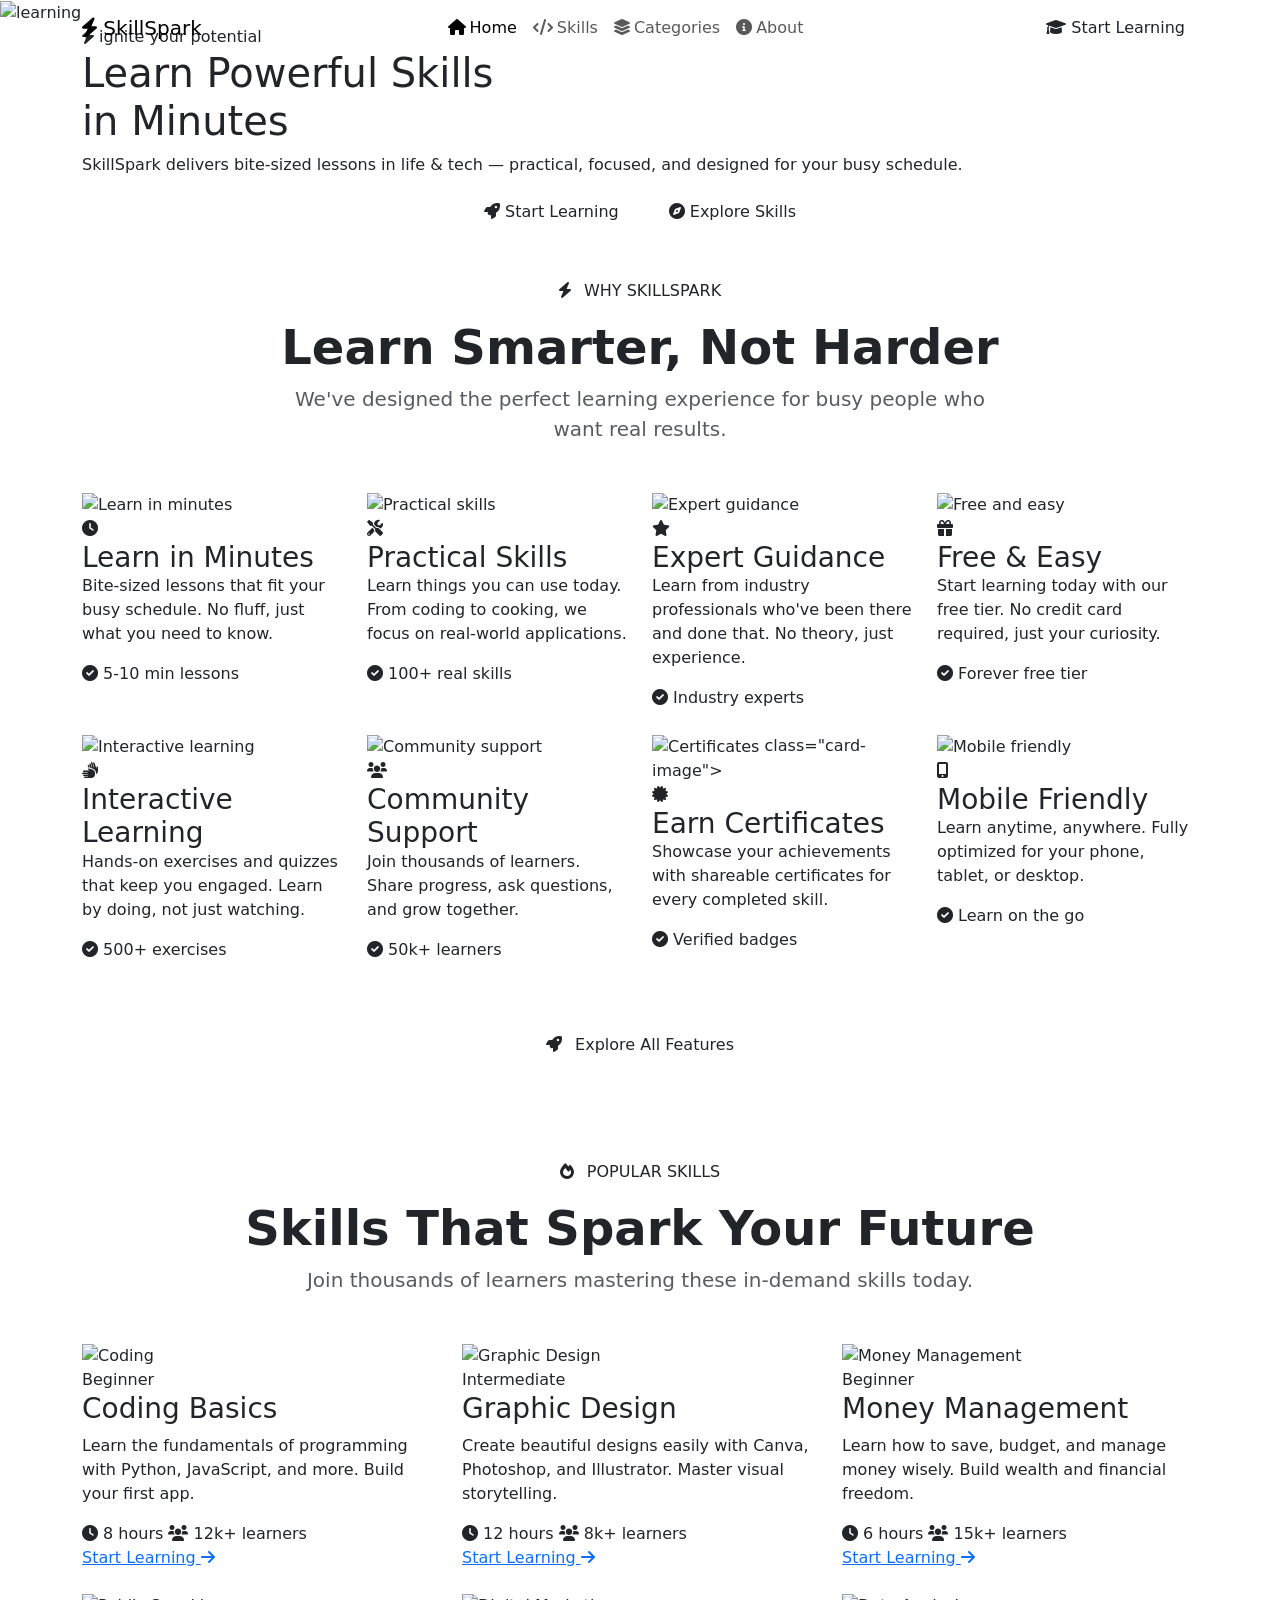
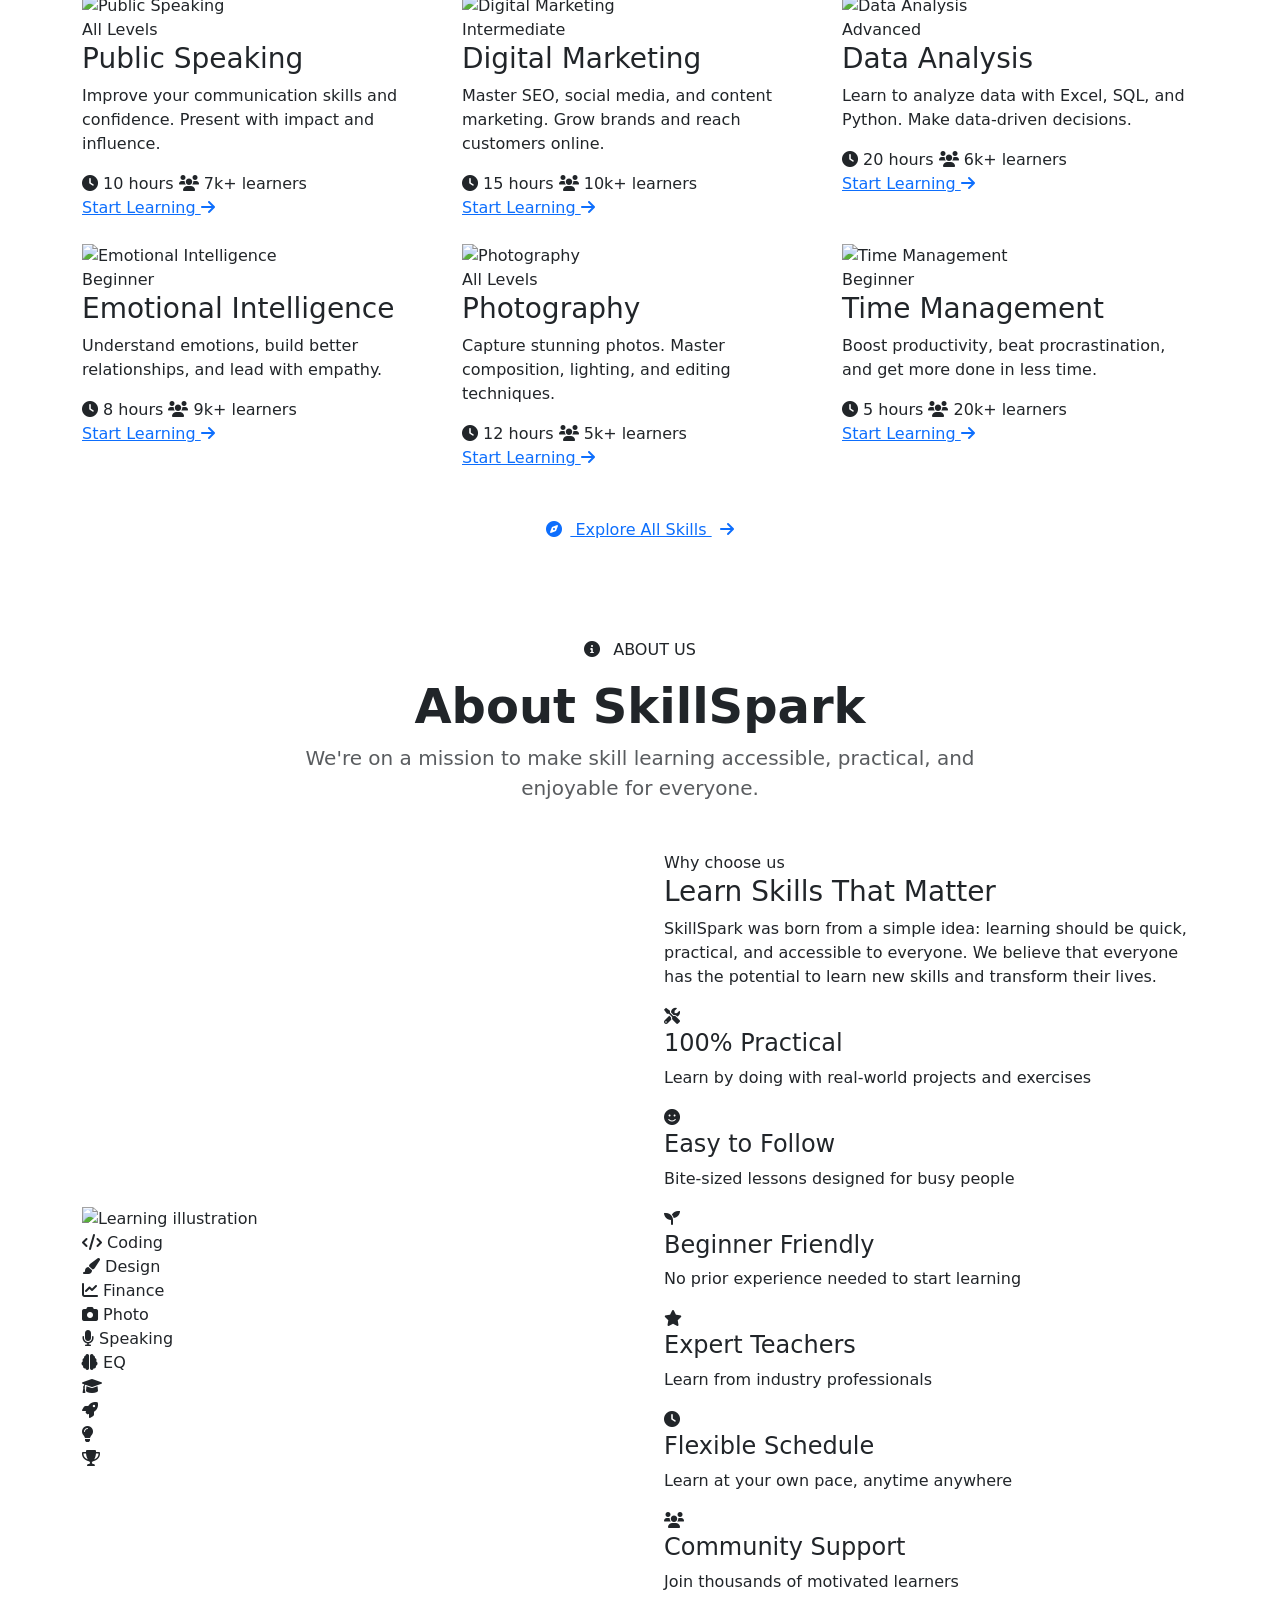
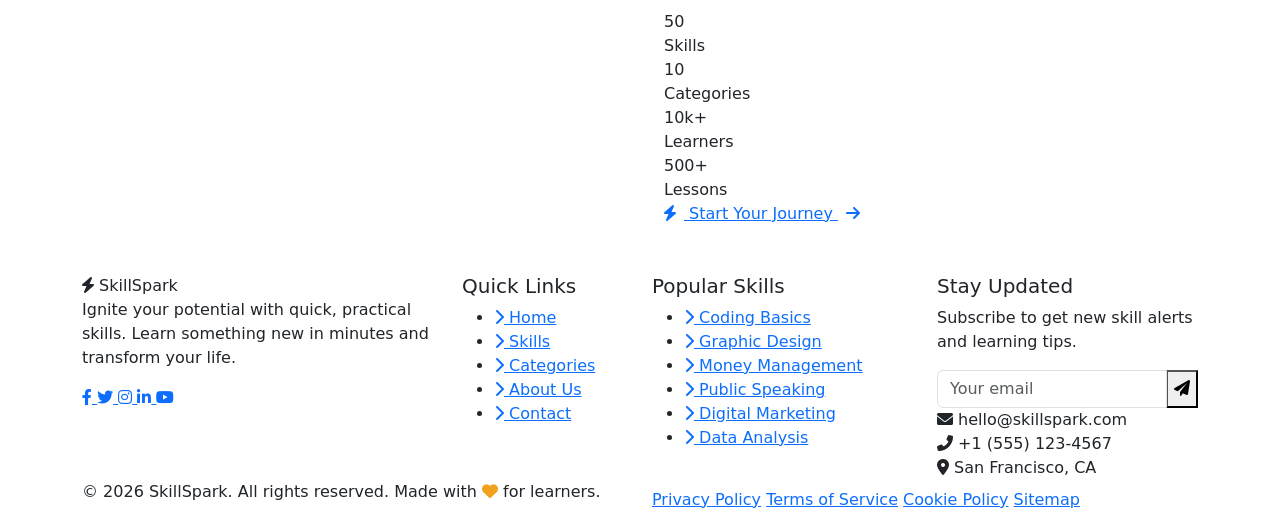
==== index.html @ 80a94797 "Add files via upload" ====
<!DOCTYPE html>
<html lang="en">
<head>
    <meta charset="UTF-8">
    <meta name="viewport" content="width=device-width, initial-scale=1.0">
    <title>SkillSpark · learn useful skills quickly</title>
    <link rel="stylesheet" href="css/style.css">
    <!-- Bootstrap 5 CSS (light, modern, responsive) -->
    <link href="https://cdn.jsdelivr.net/npm/bootstrap@5.3.2/dist/css/bootstrap.min.css" rel="stylesheet">
    <!-- Font Awesome 6 (for spark icon & smooth icons) -->
    <link rel="stylesheet" href="https://cdnjs.cloudflare.com/ajax/libs/font-awesome/6.0.0-beta3/css/all.min.css">
    <!-- Google Font (optional but nice) -->
    <link href="https://fonts.googleapis.com/css2?family=Inter:opsz@14..32&display=swap" rel="stylesheet">
</head>
<body>
    

<!-- ========== NAVBAR (TRANSPARENT WITH ORANGE TEXT) ========== -->
<nav class="navbar navbar-expand-lg navbar-transparent fixed-top" id="mainNavbar">
    <div class="container">
        <a class="navbar-brand brand-modern" href="#">
            <span class="brand-icon"><i class="fas fa-bolt"></i></span>
            SkillSpark
        </a>

        <button class="navbar-toggler navbar-toggler-modern" type="button" data-bs-toggle="collapse" data-bs-target="#navbarUnique" 
                aria-controls="navbarUnique" aria-expanded="false" aria-label="Toggle navigation">
            <span class="navbar-toggler-icon"></span>
        </button>

        <div class="collapse navbar-collapse" id="navbarUnique">
            <ul class="navbar-nav mx-auto mb-2 mb-lg-0">
                <li class="nav-item"><a class="nav-link nav-link-modern active" href="#"><i class="fas fa-home me-1"></i>Home</a></li>
                <li class="nav-item"><a class="nav-link nav-link-modern" href="skills.html"><i class="fas fa-code me-1"></i>Skills</a></li>
                <li class="nav-item"><a class="nav-link nav-link-modern" href="categories.html"><i class="fas fa-layer-group me-1"></i>Categories</a></li>
                <li class="nav-item"><a class="nav-link nav-link-modern" href="about.html"><i class="fas fa-info-circle me-1"></i>About</a></li>
            </ul>
            <div class="d-flex">
                <a href="startlearning.html" class="btn btn-start-modern">
                    <i class="fas fa-graduation-cap"></i> 
                    <span>Start Learning</span>
                </a>
            </div>
        </div>
    </div>
</nav>

<!-- ========== HERO WITH SINGLE IMAGE ANIMATION ========== -->
<section class="hero-unique">
    <!-- animated image container -->
    <div class="hero-slider">
        <div class="slider-track">
            <!-- single image with multiple animations -->
            <div class="slide">
                <img src="image/learning.webp" alt="learning" class="hero-image">
                <!-- animated overlay effects -->
                <div class="image-glow"></div>
                <div class="image-particles">
                    <span class="particle"></span>
                    <span class="particle"></span>
                    <span class="particle"></span>
                    <span class="particle"></span>
                    <span class="particle"></span>
                    <span class="particle"></span>
                </div>
            </div>
        </div>
    </div>
    
    <!-- dark overlay with gradient -->
    <div class="hero-overlay"></div>
    
    <!-- floating shapes -->
    <div class="shape-1"></div>
    <div class="shape-2"></div>
    <div class="shape-3"></div>

    <!-- hero content -->
    <div class="container hero-content">
        <div class="hero-badge">
            <i class="fas fa-bolt"></i> ignite your potential 
        </div>
        <h1 class="hero-title-unique">
            Learn <span>Powerful Skills</span><br> in Minutes
        </h1>
        <p class="hero-description-unique">
            SkillSpark delivers bite-sized lessons in life & tech — practical, focused, and designed for your busy schedule.
        </p>
        <div class="d-flex flex-column flex-sm-row justify-content-center gap-3 gap-sm-4">
            <a href="startlearning.html" class="btn btn-hero-primary">
                <i class="fas fa-rocket"></i> Start Learning
            </a>
            <a href="skills.html" class="btn btn-hero-secondary">
                <i class="fas fa-compass"></i> Explore Skills
            </a>
        </div>
    </div>
</section>



<section class="why-skillyspark py-5">
    <div class="container">
        <!-- Section header -->
        <div class="text-center mb-5">
            <span class="section-badge">
                <i class="fas fa-bolt me-2"></i> WHY SKILLSPARK
            </span>
            <h2 class="section-title display-5 fw-bold mt-3">Learn Smarter, Not Harder</h2>
            <p class="section-subtitle lead text-muted mx-auto" style="max-width: 700px;">
                We've designed the perfect learning experience for busy people who want real results.
            </p>
        </div>

        <!-- Cards row - First row (4 cards) -->
        <div class="row g-4 mb-4">
            <!-- Card 1: Learn in Minutes -->
            <div class="col-lg-3 col-md-6">
                <div class="feature-card">
                    <div class="card-image-wrapper">
                        <img src="https://images.unsplash.com/photo-1498050108023-c5249f4df085?ixlib=rb-4.0.3&auto=format&fit=crop&w=600&q=80" alt="Learn in minutes" class="card-image">
                        <div class="card-overlay"></div>
                        <div class="card-icon">
                            <i class="fas fa-clock"></i>
                        </div>
                    </div>
                    <div class="card-content">
                        <h3 class="card-title">Learn in Minutes</h3>
                        <p class="card-text">Bite-sized lessons that fit your busy schedule. No fluff, just what you need to know.</p>
                        <div class="card-stats">
                            <span><i class="fas fa-check-circle"></i> 5-10 min lessons</span>
                        </div>
                    </div>
                </div>
            </div>

            <!-- Card 2: Practical Skills -->
            <div class="col-lg-3 col-md-6">
                <div class="feature-card">
                    <div class="card-image-wrapper">
                        <img src="https://images.unsplash.com/photo-1531482615713-2afd69097998?ixlib=rb-4.0.3&auto=format&fit=crop&w=600&q=80" alt="Practical skills" class="card-image">
                        <div class="card-overlay"></div>
                        <div class="card-icon">
                            <i class="fas fa-tools"></i>
                        </div>
                    </div>
                    <div class="card-content">
                        <h3 class="card-title">Practical Skills</h3>
                        <p class="card-text">Learn things you can use today. From coding to cooking, we focus on real-world applications.</p>
                        <div class="card-stats">
                            <span><i class="fas fa-check-circle"></i> 100+ real skills</span>
                        </div>
                    </div>
                </div>
            </div>

            <!-- Card 3: Expert Guidance -->
            <div class="col-lg-3 col-md-6">
                <div class="feature-card">
                    <div class="card-image-wrapper">
                        <img src="https://images.unsplash.com/photo-1524178232363-1fb2b075b655?ixlib=rb-4.0.3&auto=format&fit=crop&w=600&q=80" alt="Expert guidance" class="card-image">
                        <div class="card-overlay"></div>
                        <div class="card-icon">
                            <i class="fas fa-star"></i>
                        </div>
                    </div>
                    <div class="card-content">
                        <h3 class="card-title">Expert Guidance</h3>
                        <p class="card-text">Learn from industry professionals who've been there and done that. No theory, just experience.</p>
                        <div class="card-stats">
                            <span><i class="fas fa-check-circle"></i> Industry experts</span>
                        </div>
                    </div>
                </div>
            </div>

            <!-- Card 4: Free & Easy -->
            <div class="col-lg-3 col-md-6">
                <div class="feature-card">
                    <div class="card-image-wrapper">
                        <img src="https://images.unsplash.com/photo-1523240795612-9a054b0db644?ixlib=rb-4.0.3&auto=format&fit=crop&w=600&q=80" alt="Free and easy" class="card-image">
                        <div class="card-overlay"></div>
                        <div class="card-icon">
                            <i class="fas fa-gift"></i>
                        </div>
                    </div>
                    <div class="card-content">
                        <h3 class="card-title">Free & Easy</h3>
                        <p class="card-text">Start learning today with our free tier. No credit card required, just your curiosity.</p>
                        <div class="card-stats">
                            <span><i class="fas fa-check-circle"></i> Forever free tier</span>
                        </div>
                    </div>
                </div>
            </div>
        </div>

        <!-- Cards row - Second row (4 more cards) -->
        <div class="row g-4">
            <!-- Card 5: Interactive Learning -->
            <div class="col-lg-3 col-md-6">
                <div class="feature-card">
                    <div class="card-image-wrapper">
                        <img src="https://images.unsplash.com/photo-1516321318423-f06f85e504b3?ixlib=rb-4.0.3&auto=format&fit=crop&w=600&q=80" alt="Interactive learning" class="card-image">
                        <div class="card-overlay"></div>
                        <div class="card-icon">
                            <i class="fas fa-hands"></i>
                        </div>
                    </div>
                    <div class="card-content">
                        <h3 class="card-title">Interactive Learning</h3>
                        <p class="card-text">Hands-on exercises and quizzes that keep you engaged. Learn by doing, not just watching.</p>
                        <div class="card-stats">
                            <span><i class="fas fa-check-circle"></i> 500+ exercises</span>
                        </div>
                    </div>
                </div>
            </div>

            <!-- Card 6: Community Support -->
            <div class="col-lg-3 col-md-6">
                <div class="feature-card">
                    <div class="card-image-wrapper">
                        <img src="https://images.unsplash.com/photo-1529156069898-49953e39b3ac?ixlib=rb-4.0.3&auto=format&fit=crop&w=600&q=80" alt="Community support" class="card-image">
                        <div class="card-overlay"></div>
                        <div class="card-icon">
                            <i class="fas fa-users"></i>
                        </div>
                    </div>
                    <div class="card-content">
                        <h3 class="card-title">Community Support</h3>
                        <p class="card-text">Join thousands of learners. Share progress, ask questions, and grow together.</p>
                        <div class="card-stats">
                            <span><i class="fas fa-check-circle"></i> 50k+ learners</span>
                        </div>
                    </div>
                </div>
            </div>

            <!-- Card 7: Certificates -->
            <div class="col-lg-3 col-md-6">
                <div class="feature-card">
                    <div class="card-image-wrapper">
                        <img src="image/certificate.png" alt="Certificates"> class="card-image">
                        <div class="card-overlay"></div>
                        <div class="card-icon">
                            <i class="fas fa-certificate"></i>
                        </div>
                    </div>
                    <div class="card-content">
                        <h3 class="card-title">Earn Certificates</h3>
                        <p class="card-text">Showcase your achievements with shareable certificates for every completed skill.</p>
                        <div class="card-stats">
                            <span><i class="fas fa-check-circle"></i> Verified badges</span>
                        </div>
                    </div>
                </div>
            </div>

            <!-- Card 8: Mobile Friendly -->
            <div class="col-lg-3 col-md-6">
                <div class="feature-card">
                    <div class="card-image-wrapper">
                        <img src="https://images.unsplash.com/photo-1512941937669-90a1b58e7e9c?ixlib=rb-4.0.3&auto=format&fit=crop&w=600&q=80" alt="Mobile friendly" class="card-image">
                        <div class="card-overlay"></div>
                        <div class="card-icon">
                            <i class="fas fa-mobile-alt"></i>
                        </div>
                    </div>
                    <div class="card-content">
                        <h3 class="card-title">Mobile Friendly</h3>
                        <p class="card-text">Learn anytime, anywhere. Fully optimized for your phone, tablet, or desktop.</p>
                        <div class="card-stats">
                            <span><i class="fas fa-check-circle"></i> Learn on the go</span>
                        </div>
                    </div>
                </div>
            </div>
        </div>

        <!-- Optional: Bottom CTA -->
        <div class="text-center mt-5 pt-3">
            <a href="#" class="btn btn-explore-more">
                <i class="fas fa-rocket me-2"></i> Explore All Features
            </a>
        </div>
    </div>
</section>




<!-- ========== POPULAR SKILLS SECTION ========== -->
<section class="popular-skills py-5">
    <div class="container">
        <!-- Section header -->
        <div class="text-center mb-5">
            <span class="skills-badge">
                <i class="fas fa-fire me-2"></i> POPULAR SKILLS
            </span>
            <h2 class="skills-title display-5 fw-bold mt-3">Skills That Spark Your Future</h2>
            <p class="skills-subtitle lead text-muted mx-auto" style="max-width: 700px;">
                Join thousands of learners mastering these in-demand skills today.
            </p>
        </div>

        <!-- Skills Cards Grid -->
        <div class="row g-4">
            <!-- Card 1: Coding Basics -->
            <div class="col-lg-4 col-md-6">
                <div class="skill-card">
                    <div class="skill-card-inner">
                        <div class="skill-card-front">
                            <div class="skill-image-wrapper">
                                <img src="https://images.unsplash.com/photo-1461749280684-dccba630e2f6?ixlib=rb-4.0.3&auto=format&fit=crop&w=600&q=80" alt="Coding" class="skill-image">
                                <div class="skill-image-overlay"></div>
                                <div class="skill-level">Beginner</div>
                            </div>
                            <div class="skill-content">
                                <h3 class="skill-title">Coding Basics</h3>
                                <p class="skill-desc">Learn the fundamentals of programming with Python, JavaScript, and more. Build your first app.</p>
                                <div class="skill-meta">
                                    <span><i class="fas fa-clock"></i> 8 hours</span>
                                    <span><i class="fas fa-users"></i> 12k+ learners</span>
                                </div>
                                <a href="#" class="btn-skill">Start Learning <i class="fas fa-arrow-right"></i></a>
                            </div>
                        </div>
                    </div>
                </div>
            </div>

            <!-- Card 2: Graphic Design -->
            <div class="col-lg-4 col-md-6">
                <div class="skill-card">
                    <div class="skill-card-inner">
                        <div class="skill-card-front">
                            <div class="skill-image-wrapper">
                                <img src="https://images.unsplash.com/photo-1626785774573-4b799315345d?ixlib=rb-4.0.3&auto=format&fit=crop&w=600&q=80" alt="Graphic Design" class="skill-image">
                                <div class="skill-image-overlay"></div>
                                <div class="skill-level">Intermediate</div>
                            </div>
                            <div class="skill-content">
                                <h3 class="skill-title">Graphic Design</h3>
                                <p class="skill-desc">Create beautiful designs easily with Canva, Photoshop, and Illustrator. Master visual storytelling.</p>
                                <div class="skill-meta">
                                    <span><i class="fas fa-clock"></i> 12 hours</span>
                                    <span><i class="fas fa-users"></i> 8k+ learners</span>
                                </div>
                                <a href="#" class="btn-skill">Start Learning <i class="fas fa-arrow-right"></i></a>
                            </div>
                        </div>
                    </div>
                </div>
            </div>

            <!-- Card 3: Money Management -->
            <div class="col-lg-4 col-md-6">
                <div class="skill-card">
                    <div class="skill-card-inner">
                        <div class="skill-card-front">
                            <div class="skill-image-wrapper">
                                <img src="https://images.unsplash.com/photo-1579621970563-ebec7560ff3e?ixlib=rb-4.0.3&auto=format&fit=crop&w=600&q=80" alt="Money Management" class="skill-image">
                                <div class="skill-image-overlay"></div>
                                <div class="skill-level">Beginner</div>
                            </div>
                            <div class="skill-content">
                                <h3 class="skill-title">Money Management</h3>
                                <p class="skill-desc">Learn how to save, budget, and manage money wisely. Build wealth and financial freedom.</p>
                                <div class="skill-meta">
                                    <span><i class="fas fa-clock"></i> 6 hours</span>
                                    <span><i class="fas fa-users"></i> 15k+ learners</span>
                                </div>
                                <a href="#" class="btn-skill">Start Learning <i class="fas fa-arrow-right"></i></a>
                            </div>
                        </div>
                    </div>
                </div>
            </div>

            <!-- Card 4: Public Speaking -->
            <div class="col-lg-4 col-md-6">
                <div class="skill-card">
                    <div class="skill-card-inner">
                        <div class="skill-card-front">
                            <div class="skill-image-wrapper">
                                <img src="https://images.unsplash.com/photo-1475721027785-f74eccf877e2?ixlib=rb-4.0.3&auto=format&fit=crop&w=600&q=80" alt="Public Speaking" class="skill-image">
                                <div class="skill-image-overlay"></div>
                                <div class="skill-level">All Levels</div>
                            </div>
                            <div class="skill-content">
                                <h3 class="skill-title">Public Speaking</h3>
                                <p class="skill-desc">Improve your communication skills and confidence. Present with impact and influence.</p>
                                <div class="skill-meta">
                                    <span><i class="fas fa-clock"></i> 10 hours</span>
                                    <span><i class="fas fa-users"></i> 7k+ learners</span>
                                </div>
                                <a href="#" class="btn-skill">Start Learning <i class="fas fa-arrow-right"></i></a>
                            </div>
                        </div>
                    </div>
                </div>
            </div>

            <!-- Card 5: Digital Marketing -->
            <div class="col-lg-4 col-md-6">
                <div class="skill-card">
                    <div class="skill-card-inner">
                        <div class="skill-card-front">
                            <div class="skill-image-wrapper">
                                <img src="https://images.unsplash.com/photo-1533750516457-a7f992034fec?ixlib=rb-4.0.3&auto=format&fit=crop&w=600&q=80" alt="Digital Marketing" class="skill-image">
                                <div class="skill-image-overlay"></div>
                                <div class="skill-level">Intermediate</div>
                            </div>
                            <div class="skill-content">
                                <h3 class="skill-title">Digital Marketing</h3>
                                <p class="skill-desc">Master SEO, social media, and content marketing. Grow brands and reach customers online.</p>
                                <div class="skill-meta">
                                    <span><i class="fas fa-clock"></i> 15 hours</span>
                                    <span><i class="fas fa-users"></i> 10k+ learners</span>
                                </div>
                                <a href="#" class="btn-skill">Start Learning <i class="fas fa-arrow-right"></i></a>
                            </div>
                        </div>
                    </div>
                </div>
            </div>

            <!-- Card 6: Data Analysis -->
            <div class="col-lg-4 col-md-6">
                <div class="skill-card">
                    <div class="skill-card-inner">
                        <div class="skill-card-front">
                            <div class="skill-image-wrapper">
                                <img src="https://images.unsplash.com/photo-1551288049-bebda4e38f71?ixlib=rb-4.0.3&auto=format&fit=crop&w=600&q=80" alt="Data Analysis" class="skill-image">
                                <div class="skill-image-overlay"></div>
                                <div class="skill-level">Advanced</div>
                            </div>
                            <div class="skill-content">
                                <h3 class="skill-title">Data Analysis</h3>
                                <p class="skill-desc">Learn to analyze data with Excel, SQL, and Python. Make data-driven decisions.</p>
                                <div class="skill-meta">
                                    <span><i class="fas fa-clock"></i> 20 hours</span>
                                    <span><i class="fas fa-users"></i> 6k+ learners</span>
                                </div>
                                <a href="#" class="btn-skill">Start Learning <i class="fas fa-arrow-right"></i></a>
                            </div>
                        </div>
                    </div>
                </div>
            </div>

            <!-- Card 7: Emotional Intelligence -->
            <div class="col-lg-4 col-md-6">
                <div class="skill-card">
                    <div class="skill-card-inner">
                        <div class="skill-card-front">
                            <div class="skill-image-wrapper">
                                <img src="https://images.unsplash.com/photo-1521791136064-7986c2920216?ixlib=rb-4.0.3&auto=format&fit=crop&w=600&q=80" alt="Emotional Intelligence" class="skill-image">
                                <div class="skill-image-overlay"></div>
                                <div class="skill-level">Beginner</div>
                            </div>
                            <div class="skill-content">
                                <h3 class="skill-title">Emotional Intelligence</h3>
                                <p class="skill-desc">Understand emotions, build better relationships, and lead with empathy.</p>
                                <div class="skill-meta">
                                    <span><i class="fas fa-clock"></i> 8 hours</span>
                                    <span><i class="fas fa-users"></i> 9k+ learners</span>
                                </div>
                                <a href="#" class="btn-skill">Start Learning <i class="fas fa-arrow-right"></i></a>
                            </div>
                        </div>
                    </div>
                </div>
            </div>

            <!-- Card 8: Photography -->
            <div class="col-lg-4 col-md-6">
                <div class="skill-card">
                    <div class="skill-card-inner">
                        <div class="skill-card-front">
                            <div class="skill-image-wrapper">
                                <img src="https://images.unsplash.com/photo-1542038784456-1ea8e935640e?ixlib=rb-4.0.3&auto=format&fit=crop&w=600&q=80" alt="Photography" class="skill-image">
                                <div class="skill-image-overlay"></div>
                                <div class="skill-level">All Levels</div>
                            </div>
                            <div class="skill-content">
                                <h3 class="skill-title">Photography</h3>
                                <p class="skill-desc">Capture stunning photos. Master composition, lighting, and editing techniques.</p>
                                <div class="skill-meta">
                                    <span><i class="fas fa-clock"></i> 12 hours</span>
                                    <span><i class="fas fa-users"></i> 5k+ learners</span>
                                </div>
                                <a href="#" class="btn-skill">Start Learning <i class="fas fa-arrow-right"></i></a>
                            </div>
                        </div>
                    </div>
                </div>
            </div>

            <!-- Card 9: Time Management -->
            <div class="col-lg-4 col-md-6">
                <div class="skill-card">
                    <div class="skill-card-inner">
                        <div class="skill-card-front">
                            <div class="skill-image-wrapper">
                                <img src="https://images.unsplash.com/photo-1484480974693-6ca0a78fb36b?ixlib=rb-4.0.3&auto=format&fit=crop&w=600&q=80" alt="Time Management" class="skill-image">
                                <div class="skill-image-overlay"></div>
                                <div class="skill-level">Beginner</div>
                            </div>
                            <div class="skill-content">
                                <h3 class="skill-title">Time Management</h3>
                                <p class="skill-desc">Boost productivity, beat procrastination, and get more done in less time.</p>
                                <div class="skill-meta">
                                    <span><i class="fas fa-clock"></i> 5 hours</span>
                                    <span><i class="fas fa-users"></i> 20k+ learners</span>
                                </div>
                                <a href="#" class="btn-skill">Start Learning <i class="fas fa-arrow-right"></i></a>
                            </div>
                        </div>
                    </div>
                </div>
            </div>
        </div>

        <!-- View All Skills Button -->
        <div class="text-center mt-5">
            <a href="#" class="btn-view-all">
                <i class="fas fa-compass me-2"></i> Explore All Skills
                <i class="fas fa-arrow-right ms-2"></i>
            </a>
        </div>
    </div>
</section>




<!-- ========== ABOUT SKILLSPARK SECTION ========== -->
<section class="about-section py-5">
    <div class="container">
        <!-- Section header -->
        <div class="text-center mb-5">
            <span class="about-badge">
                <i class="fas fa-info-circle me-2"></i> ABOUT US
            </span>
            <h2 class="about-title display-5 fw-bold mt-3">About SkillSpark</h2>
            <p class="about-subtitle lead text-muted mx-auto" style="max-width: 700px;">
                We're on a mission to make skill learning accessible, practical, and enjoyable for everyone.
            </p>
        </div>

        <div class="row align-items-center g-5">
            <!-- Left side: Animated illustration with floating elements -->
            <div class="col-lg-6">
                <div class="illustration-wrapper">
                    <!-- Main illustration image -->
                    <div class="main-illustration">
                        <img src="https://images.unsplash.com/photo-1522202176988-66273c2fd55f?ixlib=rb-4.0.3&auto=format&fit=crop&w=800&q=80" alt="Learning illustration" class="illustration-img">
                        <div class="illustration-overlay"></div>
                        
                        <!-- Floating skill tags (animated) -->
                        <div class="floating-tag tag-1">
                            <i class="fas fa-code"></i>
                            <span>Coding</span>
                        </div>
                        <div class="floating-tag tag-2">
                            <i class="fas fa-paint-brush"></i>
                            <span>Design</span>
                        </div>
                        <div class="floating-tag tag-3">
                            <i class="fas fa-chart-line"></i>
                            <span>Finance</span>
                        </div>
                        <div class="floating-tag tag-4">
                            <i class="fas fa-camera"></i>
                            <span>Photo</span>
                        </div>
                        <div class="floating-tag tag-5">
                            <i class="fas fa-microphone"></i>
                            <span>Speaking</span>
                        </div>
                        <div class="floating-tag tag-6">
                            <i class="fas fa-brain"></i>
                            <span>EQ</span>
                        </div>

                        <!-- Animated circles background -->
                        <div class="circle circle-1"></div>
                        <div class="circle circle-2"></div>
                        <div class="circle circle-3"></div>
                        <div class="circle circle-4"></div>
                        
                        <!-- Floating learning icons -->
                        <div class="floating-icon icon-1">
                            <i class="fas fa-graduation-cap"></i>
                        </div>
                        <div class="floating-icon icon-2">
                            <i class="fas fa-rocket"></i>
                        </div>
                        <div class="floating-icon icon-3">
                            <i class="fas fa-lightbulb"></i>
                        </div>
                        <div class="floating-icon icon-4">
                            <i class="fas fa-trophy"></i>
                        </div>
                    </div>
                </div>
            </div>

            <!-- Right side: About content -->
            <div class="col-lg-6">
                <div class="about-content-wrapper">
                    <div class="about-highlight">
                        <span class="highlight-badge">Why choose us</span>
                        <h3 class="about-heading">Learn Skills That <span class="text-gradient">Matter</span></h3>
                    </div>
                    
                    <p class="about-description">
                        SkillSpark was born from a simple idea: learning should be quick, practical, and accessible to everyone. We believe that everyone has the potential to learn new skills and transform their lives.
                    </p>

                    <!-- Features grid -->
                    <div class="features-grid">
                        <!-- Feature 1: Practical Learning -->
                        <div class="feature-item">
                            <div class="feature-icon-wrapper practical">
                                <i class="fas fa-tools"></i>
                            </div>
                            <div class="feature-text">
                                <h4>100% Practical</h4>
                                <p>Learn by doing with real-world projects and exercises</p>
                            </div>
                        </div>

                        <!-- Feature 2: Easy Learning -->
                        <div class="feature-item">
                            <div class="feature-icon-wrapper easy">
                                <i class="fas fa-smile"></i>
                            </div>
                            <div class="feature-text">
                                <h4>Easy to Follow</h4>
                                <p>Bite-sized lessons designed for busy people</p>
                            </div>
                        </div>

                        <!-- Feature 3: Beginner Friendly -->
                        <div class="feature-item">
                            <div class="feature-icon-wrapper beginner">
                                <i class="fas fa-seedling"></i>
                            </div>
                            <div class="feature-text">
                                <h4>Beginner Friendly</h4>
                                <p>No prior experience needed to start learning</p>
                            </div>
                        </div>

                        <!-- Feature 4: Expert Teachers -->
                        <div class="feature-item">
                            <div class="feature-icon-wrapper expert">
                                <i class="fas fa-star"></i>
                            </div>
                            <div class="feature-text">
                                <h4>Expert Teachers</h4>
                                <p>Learn from industry professionals</p>
                            </div>
                        </div>

                        <!-- Feature 5: Flexible Schedule -->
                        <div class="feature-item">
                            <div class="feature-icon-wrapper flexible">
                                <i class="fas fa-clock"></i>
                            </div>
                            <div class="feature-text">
                                <h4>Flexible Schedule</h4>
                                <p>Learn at your own pace, anytime anywhere</p>
                            </div>
                        </div>

                        <!-- Feature 6: Community Support -->
                        <div class="feature-item">
                            <div class="feature-icon-wrapper community">
                                <i class="fas fa-users"></i>
                            </div>
                            <div class="feature-text">
                                <h4>Community Support</h4>
                                <p>Join thousands of motivated learners</p>
                            </div>
                        </div>
                    </div>

                    <!-- Stats counter -->
                    <div class="stats-container">
                        <div class="stat-item">
                            <div class="stat-number" data-target="50">50</div>
                            <div class="stat-label">Skills</div>
                        </div>
                        <div class="stat-item">
                            <div class="stat-number" data-target="10">10</div>
                            <div class="stat-label">Categories</div>
                        </div>
                        <div class="stat-item">
                            <div class="stat-number" data-target="10000">10k+</div>
                            <div class="stat-label">Learners</div>
                        </div>
                        <div class="stat-item">
                            <div class="stat-number" data-target="500">500+</div>
                            <div class="stat-label">Lessons</div>
                        </div>
                    </div>

                    <!-- CTA Button -->
                    <a href="#" class="btn-about">
                        <i class="fas fa-bolt me-2"></i> Start Your Journey
                        <i class="fas fa-arrow-right ms-2"></i>
                    </a>
                </div>
            </div>
        </div>
    </div>
</section>





<!-- ========== FOOTER SECTION ========== -->
<footer class="footer-section">
    <div class="container">
        <!-- Main footer content -->
        <div class="row g-4">
            <!-- Column 1: Brand and description -->
            <div class="col-lg-4 col-md-6">
                <div class="footer-brand">
                    <div class="footer-logo">
                        <i class="fas fa-bolt"></i>
                        <span>SkillSpark</span>
                    </div>
                    <p class="footer-description">
                        Ignite your potential with quick, practical skills. Learn something new in minutes and transform your life.
                    </p>
                    
                    <!-- Social media links -->
                    <div class="social-links">
                        <a href="#" class="social-link" title="Facebook">
                            <i class="fab fa-facebook-f"></i>
                        </a>
                        <a href="#" class="social-link" title="Twitter">
                            <i class="fab fa-twitter"></i>
                        </a>
                        <a href="#" class="social-link" title="Instagram">
                            <i class="fab fa-instagram"></i>
                        </a>
                        <a href="#" class="social-link" title="LinkedIn">
                            <i class="fab fa-linkedin-in"></i>
                        </a>
                        <a href="#" class="social-link" title="YouTube">
                            <i class="fab fa-youtube"></i>
                        </a>
                    </div>
                </div>
            </div>

            <!-- Column 2: Quick Links -->
            <div class="col-lg-2 col-md-6">
                <div class="footer-links">
                    <h5 class="footer-title">Quick Links</h5>
                    <ul class="footer-menu">
                        <li><a href="index.html"><i class="fas fa-chevron-right"></i> Home</a></li>
                        <li><a href="skills.html"><i class="fas fa-chevron-right"></i> Skills</a></li>
                        <li><a href="categories.html"><i class="fas fa-chevron-right"></i> Categories</a></li>
                        <li><a href="about.html"><i class="fas fa-chevron-right"></i> About Us</a></li>
                        <li><a href="#"><i class="fas fa-chevron-right"></i> Contact</a></li>
                    </ul>
                </div>
            </div>

            <!-- Column 3: Popular Skills -->
            <div class="col-lg-3 col-md-6">
                <div class="footer-links">
                    <h5 class="footer-title">Popular Skills</h5>
                    <ul class="footer-menu">
                        <li><a href="#"><i class="fas fa-chevron-right"></i> Coding Basics</a></li>
                        <li><a href="#"><i class="fas fa-chevron-right"></i> Graphic Design</a></li>
                        <li><a href="#"><i class="fas fa-chevron-right"></i> Money Management</a></li>
                        <li><a href="#"><i class="fas fa-chevron-right"></i> Public Speaking</a></li>
                        <li><a href="#"><i class="fas fa-chevron-right"></i> Digital Marketing</a></li>
                        <li><a href="#"><i class="fas fa-chevron-right"></i> Data Analysis</a></li>
                    </ul>
                </div>
            </div>

            <!-- Column 4: Newsletter & Contact -->
            <div class="col-lg-3 col-md-6">
                <div class="footer-newsletter">
                    <h5 class="footer-title">Stay Updated</h5>
                    <p class="newsletter-text">Subscribe to get new skill alerts and learning tips.</p>
                    
                    <!-- Newsletter form -->
                    <form class="newsletter-form">
                        <div class="input-group">
                            <input type="email" class="form-control" placeholder="Your email" required>
                            <button class="btn-subscribe" type="submit">
                                <i class="fas fa-paper-plane"></i>
                            </button>
                        </div>
                    </form>

                    <!-- Contact info -->
                    <div class="contact-info">
                        <div class="contact-item">
                            <i class="fas fa-envelope"></i>
                            <span>hello@skillspark.com</span>
                        </div>
                        <div class="contact-item">
                            <i class="fas fa-phone-alt"></i>
                            <span>+1 (555) 123-4567</span>
                        </div>
                        <div class="contact-item">
                            <i class="fas fa-map-marker-alt"></i>
                            <span>San Francisco, CA</span>
                        </div>
                    </div>
                </div>
            </div>
        </div>

        <!-- Footer bottom with copyright and legal links -->
        <div class="footer-bottom">
            <div class="row align-items-center">
                <div class="col-md-6">
                    <p class="copyright">
                        &copy; 2026 SkillSpark. All rights reserved. Made with <i class="fas fa-heart" style="color: #f0a11e;"></i> for learners.
                    </p>
                </div>
                <div class="col-md-6">
                    <div class="legal-links">
                        <a href="#">Privacy Policy</a>
                        <a href="#">Terms of Service</a>
                        <a href="#">Cookie Policy</a>
                        <a href="#">Sitemap</a>
                    </div>
                </div>
            </div>
        </div>
    </div>

    <!-- Animated background elements -->
    <div class="footer-shape shape-1"></div>
    <div class="footer-shape shape-2"></div>
    <div class="footer-shape shape-3"></div>
</footer>




<!-- scroll to top button -->
<button id="scrollBtn" title="Back to top"><i class="fas fa-arrow-up"></i></button>




<!-- Bootstrap JS -->
<script src="https://cdn.jsdelivr.net/npm/bootstrap@5.3.2/dist/js/bootstrap.bundle.min.js"></script>




<script>
    // scroll to top logic
    const scrollBtn = document.getElementById('scrollBtn');
    window.onscroll = function() {
        if (document.body.scrollTop > 300 || document.documentElement.scrollTop > 300) {
            scrollBtn.style.display = 'block';
        } else {
            scrollBtn.style.display = 'none';
        }
    };
    scrollBtn.addEventListener('click', function() {
        window.scrollTo({ top: 0, behavior: 'smooth' });
    });

    // navbar background change on scroll
    window.addEventListener('scroll', function() {
        const navbar = document.getElementById('mainNavbar');
        if (window.scrollY > 50) {
            navbar.classList.add('scrolled');
        } else {
            navbar.classList.remove('scrolled');
        }
    });
</script>

</body>
</html>
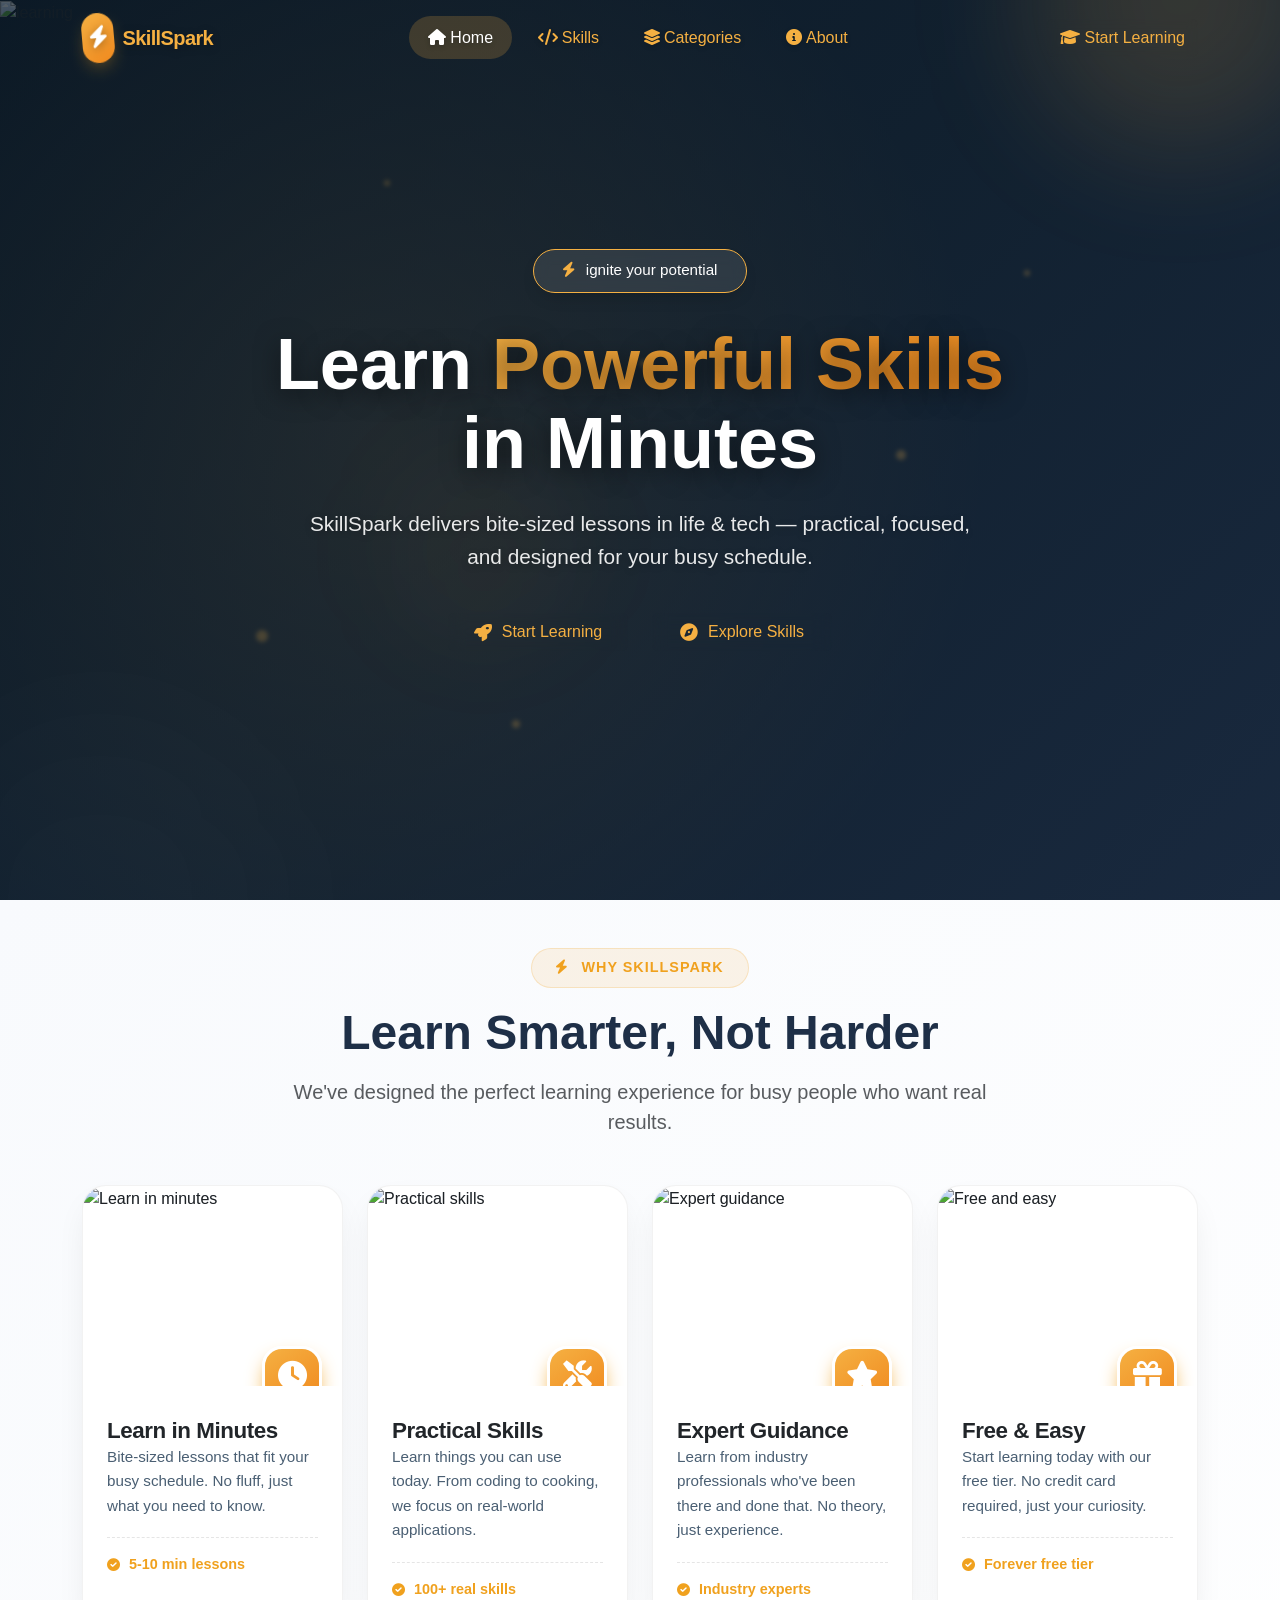
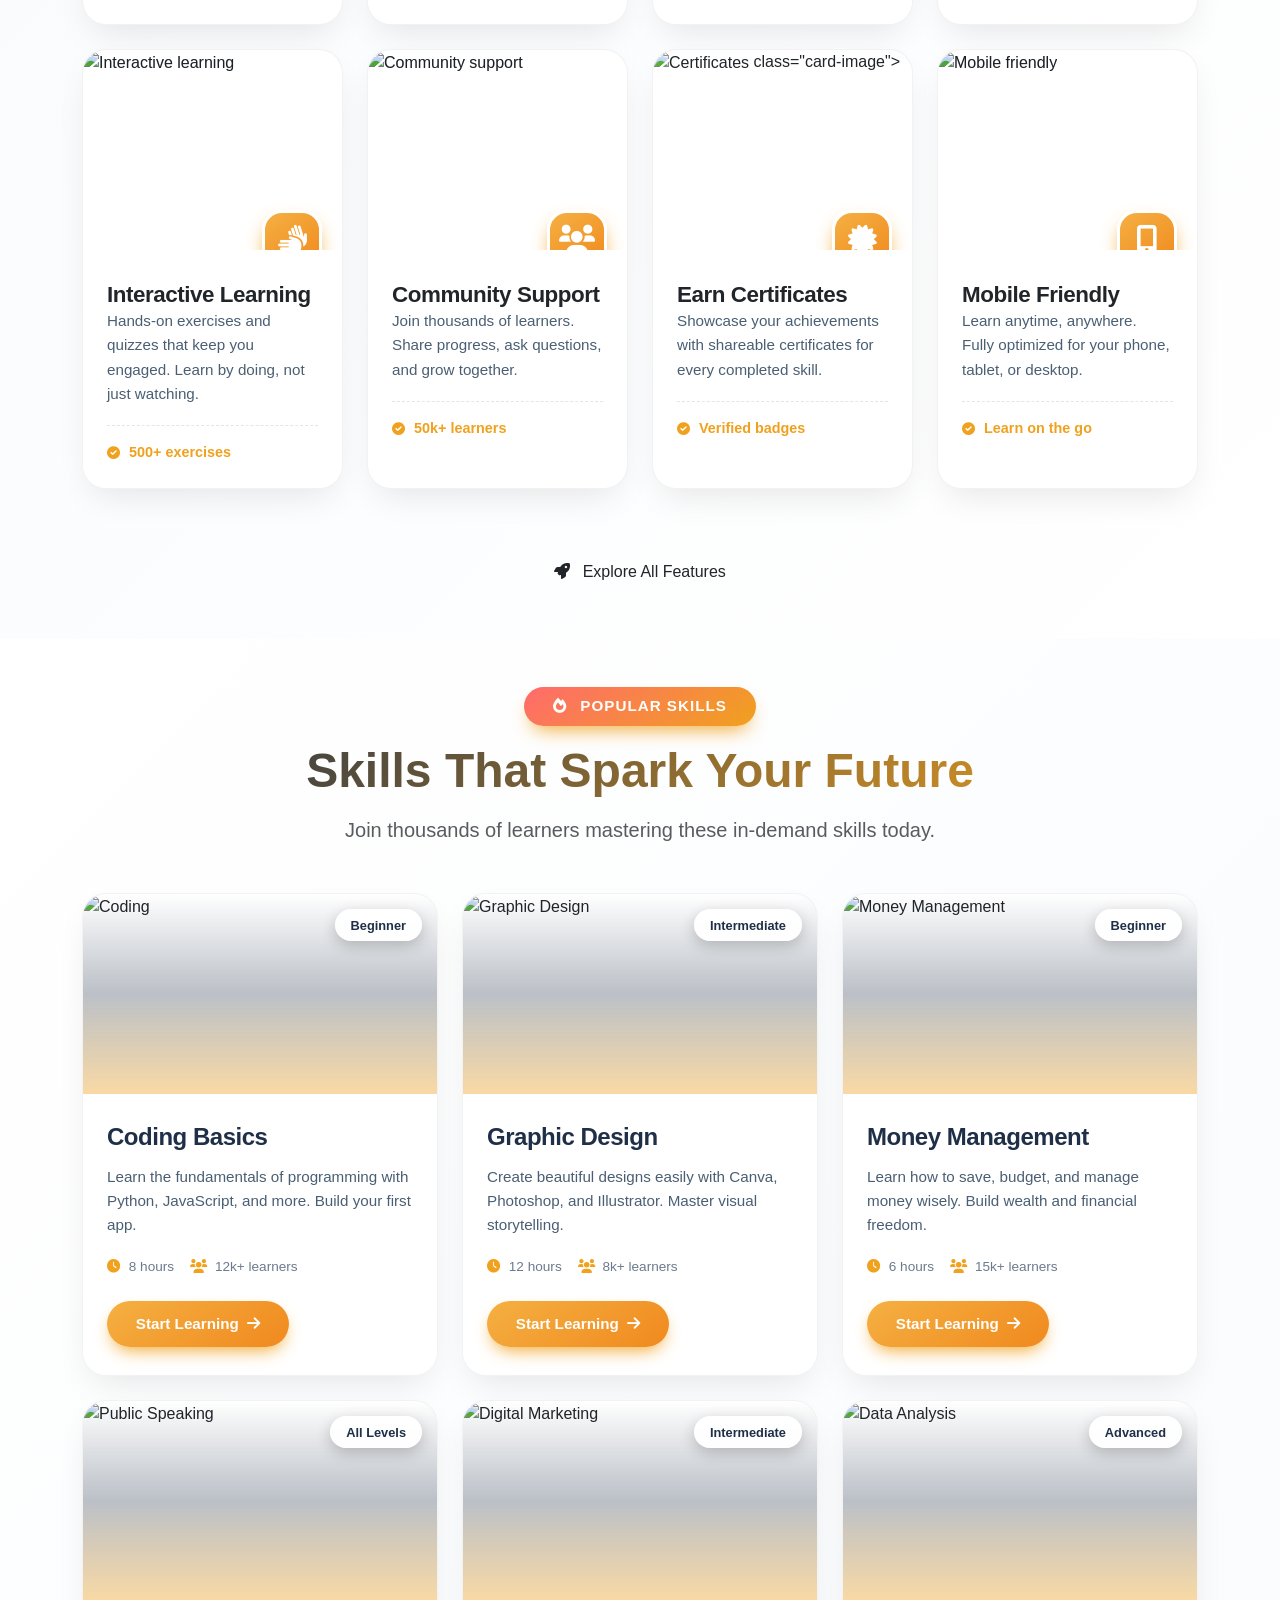
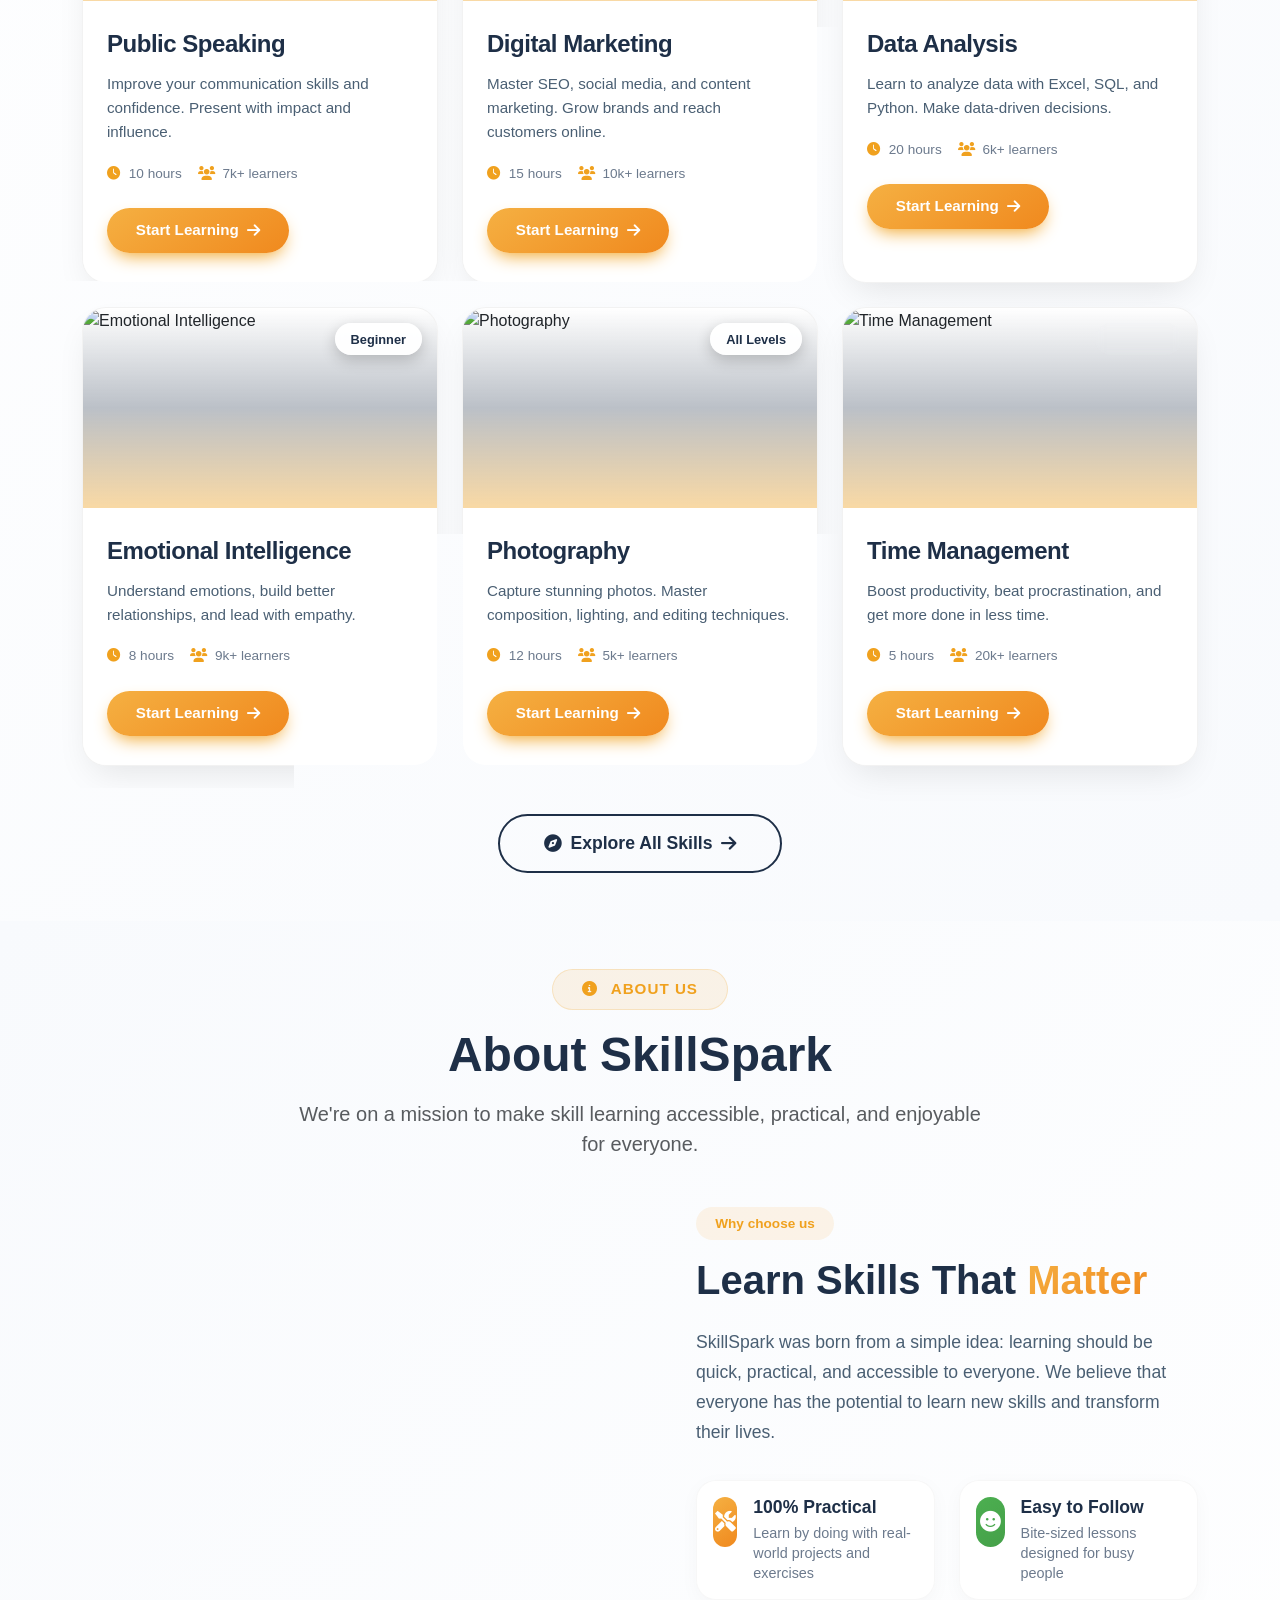
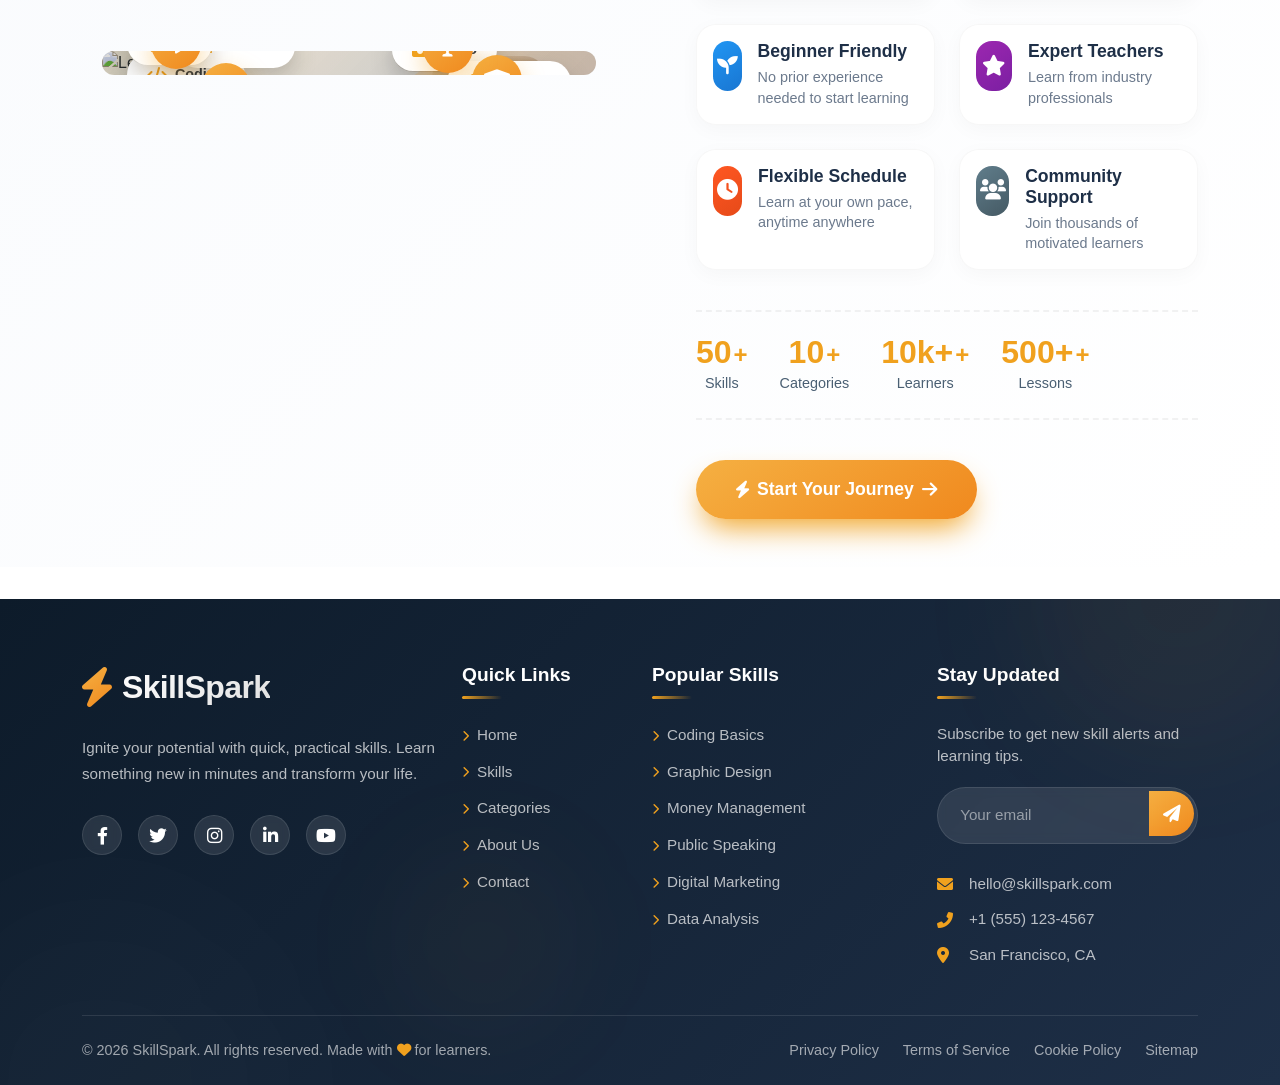
==== commit 7d36a7d0: "Update index.html" ====
--- a/index.html
+++ b/index.html
@@ -4,7 +4,7 @@
     <meta charset="UTF-8">
     <meta name="viewport" content="width=device-width, initial-scale=1.0">
     <title>SkillSpark · learn useful skills quickly</title>
-    <link rel="stylesheet" href="css/style.css">
+    <link rel="stylesheet" href="style.css">
     <!-- Bootstrap 5 CSS (light, modern, responsive) -->
     <link href="https://cdn.jsdelivr.net/npm/bootstrap@5.3.2/dist/css/bootstrap.min.css" rel="stylesheet">
     <!-- Font Awesome 6 (for spark icon & smooth icons) -->
@@ -892,4 +892,4 @@
 </script>
 
 </body>
-</html>+</html>
--- a/style.css
+++ b/style.css
@@ -0,0 +1,1871 @@
+ * {
+            margin: 0;
+            padding: 0;
+            box-sizing: border-box;
+            font-family: 'Plus Jakarta Sans', sans-serif;
+        }
+
+        body {
+            background-color: #f8fafd;
+            min-height: 200vh;
+        }
+
+
+
+            /* ========== NAVBAR STYLES (TRANSPARENT WITH ORANGE TEXT) ========== */
+    .navbar-transparent {
+        background: transparent !important;
+        transition: all 0.3s ease;
+        padding: 1.5rem 0;
+        z-index: 1000;
+    }
+
+    .navbar-transparent.scrolled {
+        background: rgba(10, 20, 30, 0.85) !important;
+        backdrop-filter: blur(10px);
+        -webkit-backdrop-filter: blur(10px);
+        padding: 0.8rem 0;
+        box-shadow: 0 10px 30px -10px rgba(0, 0, 0, 0.3);
+    }
+
+    .brand-modern {
+        font-weight: 800;
+        font-size: 1.9rem;
+        letter-spacing: -0.03em;
+        color: #f5b042 !important;
+        display: flex;
+        align-items: center;
+        gap: 8px;
+        text-shadow: 0 2px 10px rgba(0, 0, 0, 0.3);
+    }
+
+    .brand-icon {
+        background: linear-gradient(145deg, #f5b042, #f0891e);
+        padding: 8px;
+        border-radius: 16px;
+        color: white;
+        font-size: 1.4rem;
+        box-shadow: 0 8px 18px -6px #f0a11e80;
+        transform: rotate(-5deg);
+        transition: transform 0.2s ease;
+    }
+
+    .brand-modern:hover .brand-icon {
+        transform: rotate(0deg) scale(1.05);
+    }
+
+    .nav-link-modern {
+        font-weight: 600;
+        color: #f5b042 !important;
+        padding: 0.6rem 1.2rem !important;
+        margin: 0 0.2rem;
+        border-radius: 40px;
+        transition: all 0.2s;
+        font-size: 1.05rem;
+        text-shadow: 0 2px 5px rgba(0, 0, 0, 0.2);
+    }
+
+    .nav-link-modern:hover,
+    .nav-link-modern.active {
+        color: white !important;
+        background: rgba(245, 176, 66, 0.2);
+    }
+
+    .btn-start-modern {
+        background: rgba(245, 176, 66, 0.15);
+        backdrop-filter: blur(5px);
+        -webkit-backdrop-filter: blur(5px);
+        color: #f5b042 !important;
+        border-radius: 50px;
+        padding: 0.7rem 2rem;
+        font-weight: 600;
+        font-size: 1rem;
+        border: 1px solid #f5b042;
+        transition: all 0.3s;
+        display: flex;
+        align-items: center;
+        gap: 8px;
+        text-decoration: none;
+    }
+
+    .btn-start-modern:hover {
+        background: #f5b042;
+        color: #1e2f47 !important;
+        transform: translateY(-3px);
+        box-shadow: 0 15px 25px -8px #f0a11e;
+        border-color: transparent;
+    }
+
+    .btn-start-modern i {
+        color: #f5b042;
+        transition: all 0.3s;
+    }
+
+    .btn-start-modern:hover i {
+        color: #1e2f47;
+    }
+
+    .navbar-toggler-modern {
+        border: 1px solid #f5b042;
+        background: rgba(245, 176, 66, 0.1);
+        backdrop-filter: blur(5px);
+        padding: 0.7rem 1rem;
+        border-radius: 50px;
+    }
+
+    .navbar-toggler-modern .navbar-toggler-icon {
+        background-image: url("data:image/svg+xml,%3csvg xmlns='http://www.w3.org/2000/svg' viewBox='0 0 30 30'%3e%3cpath stroke='rgba(245, 176, 66, 1)' stroke-linecap='round' stroke-miterlimit='10' stroke-width='2' d='M4 7h22M4 15h22M4 23h22'/%3e%3c/svg%3e");
+    }
+
+
+
+
+    /* ========== HERO WITH SINGLE IMAGE ANIMATIONS ========== */
+    .hero-unique {
+        position: relative;
+        min-height: 100vh;
+        display: flex;
+        align-items: center;
+        overflow: hidden;
+        background: #0d1b2a;
+    }
+
+    .hero-slider {
+        position: absolute;
+        top: 0;
+        left: 0;
+        width: 100%;
+        height: 100%;
+        z-index: 1;
+        overflow: hidden;
+    }
+
+    .slider-track {
+        position: absolute;
+        top: 0;
+        left: 0;
+        width: 100%;
+        height: 100%;
+    }
+
+    .slide {
+        position: relative;
+        width: 100%;
+        height: 100%;
+        overflow: hidden;
+    }
+
+    .hero-image {
+        width: 100%;
+        height: 100%;
+        object-fit: cover;
+        animation: slowZoom 20s infinite alternate, softPan 15s infinite alternate;
+        transform-origin: center;
+    }
+
+    /* Multiple animations for the single image */
+    @keyframes slowZoom {
+        0% { transform: scale(1); }
+        50% { transform: scale(1.15); }
+        100% { transform: scale(1); }
+    }
+
+    @keyframes softPan {
+        0% { object-position: center; }
+        25% { object-position: 20% center; }
+        50% { object-position: center; }
+        75% { object-position: 80% center; }
+        100% { object-position: center; }
+    }
+
+    /* Glowing effect overlay */
+    .image-glow {
+        position: absolute;
+        top: 0;
+        left: 0;
+        width: 100%;
+        height: 100%;
+        background: radial-gradient(circle at 30% 50%, rgba(245, 176, 66, 0.2), transparent 60%);
+        animation: glowPulse 4s infinite alternate;
+        z-index: 2;
+        pointer-events: none;
+    }
+
+    @keyframes glowPulse {
+        0% { opacity: 0.3; transform: scale(1); }
+        50% { opacity: 0.6; transform: scale(1.2); }
+        100% { opacity: 0.3; transform: scale(1); }
+    }
+
+    /* Floating particles */
+    .image-particles {
+        position: absolute;
+        top: 0;
+        left: 0;
+        width: 100%;
+        height: 100%;
+        z-index: 3;
+        pointer-events: none;
+    }
+
+    .particle {
+        position: absolute;
+        width: 6px;
+        height: 6px;
+        background: #f5b042;
+        border-radius: 50%;
+        filter: blur(2px);
+        opacity: 0.6;
+        animation: floatParticle 8s infinite;
+    }
+
+    .particle:nth-child(1) { top: 20%; left: 30%; animation-delay: 0s; }
+    .particle:nth-child(2) { top: 50%; left: 70%; animation-delay: 1s; width: 10px; height: 10px; }
+    .particle:nth-child(3) { top: 80%; left: 40%; animation-delay: 2s; width: 8px; height: 8px; }
+    .particle:nth-child(4) { top: 30%; left: 80%; animation-delay: 3s; }
+    .particle:nth-child(5) { top: 70%; left: 20%; animation-delay: 4s; width: 12px; height: 12px; }
+    .particle:nth-child(6) { top: 40%; left: 50%; animation-delay: 5s; width: 7px; height: 7px; }
+
+    @keyframes floatParticle {
+        0% { transform: translate(0, 0) scale(1); opacity: 0.3; }
+        25% { transform: translate(20px, -20px) scale(1.5); opacity: 0.8; }
+        50% { transform: translate(-20px, 20px) scale(1); opacity: 0.4; }
+        75% { transform: translate(20px, 20px) scale(1.3); opacity: 0.7; }
+        100% { transform: translate(0, 0) scale(1); opacity: 0.3; }
+    }
+
+    .hero-overlay {
+        position: absolute;
+        top: 0;
+        left: 0;
+        width: 100%;
+        height: 100%;
+        background: linear-gradient(135deg, 
+            rgba(10, 24, 36, 0.7) 0%, 
+            rgba(20, 36, 51, 0.6) 50%,
+            rgba(30, 47, 71, 0.7) 100%);
+        z-index: 4;
+    }
+
+    /* floating shapes */
+    .shape-1, .shape-2, .shape-3 {
+        position: absolute;
+        border-radius: 50%;
+        filter: blur(60px);
+        z-index: 5;
+    }
+
+    .shape-1 {
+        width: 300px;
+        height: 300px;
+        top: -100px;
+        right: -50px;
+        background: rgba(245, 176, 66, 0.15);
+        animation: float 15s infinite alternate;
+    }
+
+    .shape-2 {
+        width: 400px;
+        height: 400px;
+        bottom: -150px;
+        left: -100px;
+        background: rgba(30, 47, 71, 0.3);
+        filter: blur(80px);
+        animation: float 20s infinite alternate-reverse;
+    }
+
+    .shape-3 {
+        width: 200px;
+        height: 200px;
+        top: 40%;
+        left: 30%;
+        background: rgba(245, 176, 66, 0.1);
+        filter: blur(50px);
+        animation: float 12s infinite alternate;
+    }
+
+    @keyframes float {
+        0% { transform: translate(0, 0) scale(1); }
+        100% { transform: translate(40px, 30px) scale(1.2); }
+    }
+
+    /* hero content */
+    .hero-content {
+        position: relative;
+        z-index: 10;
+        color: white;
+        text-align: center;
+        padding: 2rem 1rem;
+    }
+
+    .hero-badge {
+        display: inline-block;
+        background: rgba(255, 255, 255, 0.1);
+        backdrop-filter: blur(8px);
+        border: 1px solid #f5b042;
+        padding: 0.6rem 1.8rem;
+        border-radius: 60px;
+        font-weight: 500;
+        margin-bottom: 2rem;
+        font-size: 0.95rem;
+        color: white;
+        box-shadow: 0 8px 20px -10px rgba(0,0,0,0.3);
+    }
+
+    .hero-badge i {
+        color: #f5b042;
+        margin-right: 8px;
+    }
+
+    .hero-title-unique {
+        font-weight: 800;
+        font-size: 4.5rem;
+        line-height: 1.1;
+        margin-bottom: 1.5rem;
+        text-shadow: 0 5px 25px rgba(0, 0, 0, 0.5);
+    }
+
+    .hero-title-unique span {
+        background: linear-gradient(145deg, #f5b042, #f0891e);
+        -webkit-background-clip: text;
+        background-clip: text;
+        color: transparent;
+        display: inline-block;
+        animation: titleGlow 3s infinite alternate;
+    }
+
+    @keyframes titleGlow {
+        0% { text-shadow: 0 0 10px rgba(245, 176, 66, 0.3); }
+        100% { text-shadow: 0 0 30px rgba(245, 176, 66, 0.8); }
+    }
+
+    .hero-description-unique {
+        font-size: 1.3rem;
+        max-width: 700px;
+        margin: 0 auto 2.5rem;
+        opacity: 0.95;
+        font-weight: 300;
+        line-height: 1.6;
+        color: rgba(255, 255, 255, 0.95);
+        text-shadow: 0 2px 10px rgba(0,0,0,0.3);
+    }
+
+    /* Buttons with orange text */
+    .btn-hero-primary,
+    .btn-hero-secondary {
+        display: inline-flex !important;
+        align-items: center;
+        justify-content: center;
+        gap: 10px;
+        padding: 1rem 2.5rem;
+        font-weight: 600;
+        font-size: 1.1rem;
+        border-radius: 60px;
+        transition: all 0.3s;
+        text-decoration: none;
+        min-width: 180px;
+        backdrop-filter: blur(8px);
+        border: 1.5px solid #f5b042;
+        color: #f5b042 !important;
+        background: rgba(0, 0, 0, 0.2);
+    }
+
+    .btn-hero-primary:hover,
+    .btn-hero-secondary:hover {
+        background: #f5b042;
+        color: #1e2f47 !important;
+        transform: translateY(-5px);
+        box-shadow: 0 25px 35px -8px #f0a11e;
+        border-color: transparent;
+    }
+
+    .btn-hero-primary i,
+    .btn-hero-secondary i {
+        color: #f5b042;
+        font-size: 1.1rem;
+        transition: all 0.3s;
+    }
+
+    .btn-hero-primary:hover i,
+    .btn-hero-secondary:hover i {
+        color: #1e2f47;
+    }
+
+    /* responsive */
+    @media (max-width: 992px) {
+        .hero-title-unique {
+            font-size: 3.5rem;
+        }
+        .btn-hero-primary, .btn-hero-secondary {
+            padding: 0.9rem 2rem;
+            font-size: 1rem;
+            min-width: 160px;
+        }
+    }
+
+    @media (max-width: 768px) {
+        .navbar-transparent {
+            background: rgba(10, 20, 30, 0.5) !important;
+            backdrop-filter: blur(10px);
+            padding: 0.8rem 0;
+        }
+        
+        .hero-title-unique {
+            font-size: 2.8rem;
+        }
+        .hero-description-unique {
+            font-size: 1.1rem;
+        }
+        .hero-badge {
+            padding: 0.4rem 1.2rem;
+            font-size: 0.85rem;
+        }
+        .brand-modern {
+            font-size: 1.6rem;
+        }
+    }
+
+    @media (max-width: 576px) {
+        .hero-title-unique {
+            font-size: 2.2rem;
+        }
+        .btn-hero-primary, 
+        .btn-hero-secondary {
+            padding: 0.8rem 1.5rem;
+            font-size: 0.95rem;
+            min-width: 140px;
+        }
+    }
+
+    @media (max-width: 480px) {
+        .btn-hero-primary, 
+        .btn-hero-secondary {
+            min-width: 100%;
+        }
+    }
+
+        /* scroll button */
+        #scrollBtn {
+            display: none;
+            position: fixed;
+            bottom: 2rem;
+            right: 2rem;
+            width: 55px;
+            height: 55px;
+            border-radius: 30px;
+            background: #f5b042;
+            color: #0d1b2a;
+            border: none;
+            font-size: 1.4rem;
+            cursor: pointer;
+            box-shadow: 0 10px 25px rgba(0, 0, 0, 0.3);
+            transition: 0.3s;
+            z-index: 99;
+            border: 1px solid rgba(255, 255, 255, 0.3);
+        }
+
+        #scrollBtn:hover {
+            background: #ffb85c;
+            transform: scale(1.1) translateY(-5px);
+            box-shadow: 0 18px 35px rgba(240, 161, 30, 0.5);
+        }
+
+        /* responsive */
+        @media (max-width: 992px) {
+            .hero-title-unique {
+                font-size: 3.5rem;
+            }
+            .btn-hero-primary, .btn-hero-secondary {
+                padding: 0.9rem 2rem;
+                font-size: 1rem;
+            }
+        }
+
+        @media (max-width: 768px) {
+            .hero-title-unique {
+                font-size: 2.8rem;
+            }
+            .hero-description-unique {
+                font-size: 1.1rem;
+            }
+            .hero-badge {
+                padding: 0.4rem 1.2rem;
+                font-size: 0.85rem;
+            }
+            .brand-modern {
+                font-size: 1.6rem;
+            }
+            .slider-track {
+                animation: float 12s ease infinite; /* faster on mobile */
+            }
+        }
+
+        @media (max-width: 480px) {
+            .hero-title-unique {
+                font-size: 2.2rem;
+            }
+        }
+
+
+
+        /* Why SkillSpark Section Styles */
+    .why-skillyspark {
+        background: linear-gradient(135deg, #f8fafd 0%, #ffffff 100%);
+        padding: 5rem 0;
+        position: relative;
+        overflow: hidden;
+    }
+
+    /* Section header */
+    .section-badge {
+        display: inline-block;
+        background: rgba(240, 161, 30, 0.1);
+        color: #f0a11e;
+        padding: 0.5rem 1.5rem;
+        border-radius: 50px;
+        font-weight: 600;
+        font-size: 0.9rem;
+        letter-spacing: 1px;
+        border: 1px solid rgba(240, 161, 30, 0.2);
+    }
+
+    .section-title {
+        color: #1e2f47;
+        font-weight: 700;
+        margin-bottom: 1rem;
+    }
+
+    .section-subtitle {
+        color: #4a5f73;
+        font-size: 1.2rem;
+    }
+
+    /* Feature Cards */
+    .feature-card {
+        background: white;
+        border-radius: 24px;
+        overflow: hidden;
+        box-shadow: 0 15px 35px -10px rgba(0, 0, 0, 0.1);
+        transition: all 0.3s ease;
+        height: 100%;
+        border: 1px solid rgba(0, 0, 0, 0.05);
+    }
+
+    .feature-card:hover {
+        transform: translateY(-10px);
+        box-shadow: 0 25px 45px -10px rgba(240, 161, 30, 0.2);
+        border-color: rgba(240, 161, 30, 0.2);
+    }
+
+    /* Card image wrapper */
+    .card-image-wrapper {
+        position: relative;
+        height: 200px;
+        overflow: hidden;
+    }
+
+    .card-image {
+        width: 100%;
+        height: 100%;
+        object-fit: cover;
+        transition: transform 0.5s ease;
+    }
+
+    .feature-card:hover .card-image {
+        transform: scale(1.1);
+    }
+
+    .card-overlay {
+        position: absolute;
+        top: 0;
+        left: 0;
+        width: 100%;
+        height: 100%;
+        background: linear-gradient(180deg, 
+            rgba(30, 47, 71, 0.2) 0%, 
+            rgba(240, 161, 30, 0.3) 100%);
+        mix-blend-mode: overlay;
+        z-index: 1;
+    }
+
+    .card-icon {
+        position: absolute;
+        bottom: -20px;
+        right: 20px;
+        width: 60px;
+        height: 60px;
+        background: linear-gradient(145deg, #f5b042, #f0891e);
+        border-radius: 20px;
+        display: flex;
+        align-items: center;
+        justify-content: center;
+        color: white;
+        font-size: 1.8rem;
+        box-shadow: 0 10px 20px -5px #f0a11e;
+        z-index: 3;
+        transition: all 0.3s ease;
+        border: 3px solid white;
+    }
+
+    .feature-card:hover .card-icon {
+        transform: rotate(10deg) scale(1.1);
+        background: linear-gradient(145deg, #f0891e, #f5b042);
+    }
+
+    .card-content {
+        padding: 2rem 1.5rem 1.5rem;
+        background: white;
+        position: relative;
+        z-index: 2;
+    }
+
+    .card-title {
+        font-size: 1.4rem;
+        font-weight: 700;
+        color: #1e2f47;
+        margin-bottom: 0.75rem;
+        letter-spacing: -0.02em;
+    }
+
+    .card-text {
+        color: #4a5f73;
+        font-size: 0.95rem;
+        line-height: 1.6;
+        margin-bottom: 1.2rem;
+    }
+
+    .card-stats {
+        color: #f0a11e;
+        font-size: 0.9rem;
+        font-weight: 600;
+        border-top: 1px dashed rgba(0, 0, 0, 0.1);
+        padding-top: 1rem;
+    }
+
+    .card-stats i {
+        color: #f0a11e;
+        margin-right: 5px;
+        font-size: 0.8rem;
+    }
+
+    /* Bottom CTA button */
+    .btn-explore-more {
+        background: transparent;
+        color: #1e2f47;
+        border: 2px solid #1e2f47;
+        border-radius: 50px;
+        padding: 0.8rem 2.5rem;
+        font-weight: 600;
+        transition: all 0.3s;
+    }
+
+    .btn-explore-more:hover {
+        background: #1e2f47;
+        color: white;
+        transform: translateY(-3px);
+        box-shadow: 0 15px 25px -10px #1e2f47;
+    }
+
+    /* Responsive adjustments */
+    @media (max-width: 992px) {
+        .feature-card {
+            margin-bottom: 1rem;
+        }
+    }
+
+    @media (max-width: 768px) {
+        .why-skillyspark {
+            padding: 3rem 0;
+        }
+        
+        .section-title {
+            font-size: 2.2rem;
+        }
+        
+        .card-image-wrapper {
+            height: 180px;
+        }
+    }
+
+    @media (max-width: 576px) {
+        .card-icon {
+            width: 50px;
+            height: 50px;
+            font-size: 1.5rem;
+            bottom: -15px;
+        }
+        
+        .card-title {
+            font-size: 1.3rem;
+        }
+    }
+
+
+
+     /* Popular Skills Section */
+    .popular-skills {
+        background: linear-gradient(135deg, #ffffff 0%, #f8fafd 100%);
+        padding: 5rem 0;
+        position: relative;
+        overflow: hidden;
+    }
+
+    /* Section header */
+    .skills-badge {
+        display: inline-block;
+        background: linear-gradient(145deg, #ff6b6b, #f0a11e);
+        color: white;
+        padding: 0.5rem 1.8rem;
+        border-radius: 50px;
+        font-weight: 600;
+        font-size: 0.95rem;
+        letter-spacing: 1px;
+        box-shadow: 0 10px 20px -8px #f0a11e;
+        animation: badgePulse 2s infinite;
+    }
+
+    @keyframes badgePulse {
+        0%, 100% { transform: scale(1); }
+        50% { transform: scale(1.05); }
+    }
+
+    .skills-title {
+        color: #1e2f47;
+        font-weight: 800;
+        margin-bottom: 1rem;
+        background: linear-gradient(135deg, #1e2f47, #f0a11e);
+        -webkit-background-clip: text;
+        background-clip: text;
+        color: transparent;
+    }
+
+    .skills-subtitle {
+        color: #4a5f73;
+        font-size: 1.2rem;
+    }
+
+    /* Skill Cards */
+    .skill-card {
+        perspective: 1500px;
+        height: 100%;
+        cursor: pointer;
+    }
+
+    .skill-card-inner {
+        position: relative;
+        width: 100%;
+        height: 100%;
+        transition: transform 0.6s cubic-bezier(0.4, 0, 0.2, 1);
+        transform-style: preserve-3d;
+        border-radius: 24px;
+    }
+
+    .skill-card:hover .skill-card-inner {
+        transform: rotateY(180deg);
+    }
+
+    .skill-card-front {
+        position: relative;
+        width: 100%;
+        height: 100%;
+        backface-visibility: hidden;
+        background: white;
+        border-radius: 24px;
+        overflow: hidden;
+        box-shadow: 0 15px 35px -10px rgba(0, 0, 0, 0.1);
+        border: 1px solid rgba(0, 0, 0, 0.05);
+    }
+
+    /* Image wrapper */
+    .skill-image-wrapper {
+        position: relative;
+        height: 200px;
+        overflow: hidden;
+    }
+
+    .skill-image {
+        width: 100%;
+        height: 100%;
+        object-fit: cover;
+        transition: transform 0.8s ease;
+    }
+
+    .skill-card:hover .skill-image {
+        transform: scale(1.2) rotate(2deg);
+    }
+
+    .skill-image-overlay {
+        position: absolute;
+        top: 0;
+        left: 0;
+        width: 100%;
+        height: 100%;
+        background: linear-gradient(180deg, 
+            transparent 0%,
+            rgba(30, 47, 71, 0.3) 50%,
+            rgba(240, 161, 30, 0.4) 100%);
+        z-index: 1;
+    }
+
+    .skill-level {
+        position: absolute;
+        top: 15px;
+        right: 15px;
+        background: rgba(255, 255, 255, 0.95);
+        color: #1e2f47;
+        padding: 0.4rem 1rem;
+        border-radius: 50px;
+        font-size: 0.8rem;
+        font-weight: 600;
+        z-index: 2;
+        box-shadow: 0 5px 15px rgba(0, 0, 0, 0.2);
+        backdrop-filter: blur(5px);
+        animation: float 3s ease infinite;
+    }
+
+    @keyframes float {
+        0%, 100% { transform: translateY(0); }
+        50% { transform: translateY(-5px); }
+    }
+
+    .skill-content {
+        padding: 1.8rem 1.5rem 1.8rem;
+        background: white;
+        position: relative;
+    }
+
+    .skill-title {
+        font-size: 1.5rem;
+        font-weight: 700;
+        color: #1e2f47;
+        margin-bottom: 0.8rem;
+        letter-spacing: -0.02em;
+        transition: color 0.3s;
+    }
+
+    .skill-card:hover .skill-title {
+        color: #f0a11e;
+    }
+
+    .skill-desc {
+        color: #4a5f73;
+        font-size: 0.95rem;
+        line-height: 1.6;
+        margin-bottom: 1.2rem;
+    }
+
+    .skill-meta {
+        display: flex;
+        gap: 1rem;
+        margin-bottom: 1.5rem;
+        font-size: 0.85rem;
+        color: #6c7a8d;
+    }
+
+    .skill-meta i {
+        color: #f0a11e;
+        margin-right: 4px;
+    }
+
+    .btn-skill {
+        display: inline-flex;
+        align-items: center;
+        gap: 8px;
+        background: linear-gradient(145deg, #f5b042, #f0891e);
+        color: white;
+        padding: 0.7rem 1.8rem;
+        border-radius: 50px;
+        text-decoration: none;
+        font-weight: 600;
+        font-size: 0.95rem;
+        transition: all 0.3s;
+        border: none;
+        box-shadow: 0 8px 18px -6px #f0a11e;
+        position: relative;
+        overflow: hidden;
+    }
+
+    .btn-skill::before {
+        content: '';
+        position: absolute;
+        top: 50%;
+        left: 50%;
+        width: 0;
+        height: 0;
+        border-radius: 50%;
+        background: rgba(255, 255, 255, 0.3);
+        transform: translate(-50%, -50%);
+        transition: width 0.6s, height 0.6s;
+    }
+
+    .btn-skill:hover::before {
+        width: 300px;
+        height: 300px;
+    }
+
+    .btn-skill:hover {
+        transform: translateY(-3px) scale(1.05);
+        box-shadow: 0 15px 25px -8px #f0a11e;
+        color: white;
+    }
+
+    .btn-skill i {
+        transition: transform 0.3s;
+    }
+
+    .btn-skill:hover i {
+        transform: translateX(5px);
+    }
+
+    /* View All Button */
+    .btn-view-all {
+        display: inline-flex;
+        align-items: center;
+        background: transparent;
+        color: #1e2f47;
+        border: 2px solid #1e2f47;
+        border-radius: 50px;
+        padding: 0.9rem 2.8rem;
+        font-weight: 600;
+        font-size: 1.1rem;
+        text-decoration: none;
+        transition: all 0.3s;
+        position: relative;
+        overflow: hidden;
+        z-index: 1;
+    }
+
+    .btn-view-all::before {
+        content: '';
+        position: absolute;
+        top: 0;
+        left: -100%;
+        width: 100%;
+        height: 100%;
+        background: linear-gradient(90deg, #1e2f47, #f0a11e);
+        transition: left 0.4s;
+        z-index: -1;
+    }
+
+    .btn-view-all:hover::before {
+        left: 0;
+    }
+
+    .btn-view-all:hover {
+        color: white;
+        border-color: transparent;
+        transform: translateY(-3px);
+        box-shadow: 0 15px 30px -10px #1e2f47;
+    }
+
+    .btn-view-all i {
+        transition: transform 0.3s;
+    }
+
+    .btn-view-all:hover i:last-child {
+        transform: translateX(8px);
+    }
+
+    /* Responsive */
+    @media (max-width: 992px) {
+        .skill-card {
+            margin-bottom: 1rem;
+        }
+    }
+
+    @media (max-width: 768px) {
+        .popular-skills {
+            padding: 3rem 0;
+        }
+        
+        .skills-title {
+            font-size: 2.2rem;
+        }
+        
+        .skill-image-wrapper {
+            height: 180px;
+        }
+    }
+
+    @media (max-width: 576px) {
+        .skill-title {
+            font-size: 1.3rem;
+        }
+        
+        .btn-skill {
+            padding: 0.6rem 1.5rem;
+            font-size: 0.9rem;
+        }
+    }
+
+    /* Additional animations */
+    @keyframes slideInUp {
+        from {
+            opacity: 0;
+            transform: translateY(30px);
+        }
+        to {
+            opacity: 1;
+            transform: translateY(0);
+        }
+    }
+
+    .skill-card {
+        animation: slideInUp 0.6s ease forwards;
+        opacity: 0;
+    }
+
+    .skill-card:nth-child(1) { animation-delay: 0.1s; }
+    .skill-card:nth-child(2) { animation-delay: 0.2s; }
+    .skill-card:nth-child(3) { animation-delay: 0.3s; }
+    .skill-card:nth-child(4) { animation-delay: 0.4s; }
+    .skill-card:nth-child(5) { animation-delay: 0.5s; }
+    .skill-card:nth-child(6) { animation-delay: 0.6s; }
+    .skill-card:nth-child(7) { animation-delay: 0.7s; }
+    .skill-card:nth-child(8) { animation-delay: 0.8s; }
+    .skill-card:nth-child(9) { animation-delay: 0.9s; }
+
+
+
+       /* About Section Styles */
+    .about-section {
+        background: linear-gradient(135deg, #f8fafd 0%, #ffffff 100%);
+        padding: 5rem 0;
+        position: relative;
+        overflow: hidden;
+    }
+
+    /* Section header */
+    .about-badge {
+        display: inline-block;
+        background: rgba(240, 161, 30, 0.1);
+        color: #f0a11e;
+        padding: 0.5rem 1.8rem;
+        border-radius: 50px;
+        font-weight: 600;
+        font-size: 0.95rem;
+        letter-spacing: 1px;
+        border: 1px solid rgba(240, 161, 30, 0.2);
+        animation: badgeGlow 2s infinite;
+    }
+
+    @keyframes badgeGlow {
+        0%, 100% { box-shadow: 0 0 10px rgba(240, 161, 30, 0.3); }
+        50% { box-shadow: 0 0 20px rgba(240, 161, 30, 0.6); }
+    }
+
+    .about-title {
+        color: #1e2f47;
+        font-weight: 800;
+        margin-bottom: 1rem;
+    }
+
+    .about-subtitle {
+        color: #4a5f73;
+        font-size: 1.2rem;
+    }
+
+    /* Illustration wrapper */
+    .illustration-wrapper {
+        position: relative;
+        padding: 20px;
+    }
+
+    .main-illustration {
+        position: relative;
+        border-radius: 40px;
+        overflow: hidden;
+        box-shadow: 0 30px 50px -20px rgba(0, 0, 0, 0.3);
+        transform-style: preserve-3d;
+        animation: floatIllustration 6s ease-in-out infinite;
+    }
+
+    @keyframes floatIllustration {
+        0%, 100% { transform: translateY(0) rotate(0deg); }
+        25% { transform: translateY(-10px) rotate(1deg); }
+        75% { transform: translateY(10px) rotate(-1deg); }
+    }
+
+    .illustration-img {
+        width: 100%;
+        height: auto;
+        display: block;
+        transition: transform 10s ease;
+        animation: slowZoom 20s infinite alternate;
+    }
+
+    @keyframes slowZoom {
+        0% { transform: scale(1); }
+        100% { transform: scale(1.1); }
+    }
+
+    .illustration-overlay {
+        position: absolute;
+        top: 0;
+        left: 0;
+        width: 100%;
+        height: 100%;
+        background: linear-gradient(135deg, 
+            rgba(240, 161, 30, 0.2) 0%,
+            rgba(30, 47, 71, 0.3) 100%);
+        mix-blend-mode: overlay;
+        z-index: 1;
+    }
+
+    /* Floating tags animation */
+    .floating-tag {
+        position: absolute;
+        background: white;
+        padding: 0.6rem 1.2rem;
+        border-radius: 50px;
+        font-weight: 600;
+        font-size: 0.9rem;
+        color: #1e2f47;
+        box-shadow: 0 10px 25px rgba(0, 0, 0, 0.2);
+        display: flex;
+        align-items: center;
+        gap: 8px;
+        z-index: 10;
+        backdrop-filter: blur(5px);
+        border: 1px solid rgba(255, 255, 255, 0.5);
+        animation: floatTag 4s ease-in-out infinite;
+    }
+
+    .floating-tag i {
+        color: #f0a11e;
+        font-size: 1rem;
+    }
+
+    .tag-1 { top: 10%; left: 5%; animation-delay: 0s; }
+    .tag-2 { top: 20%; right: 10%; animation-delay: 0.5s; }
+    .tag-3 { bottom: 30%; left: 15%; animation-delay: 1s; }
+    .tag-4 { bottom: 15%; right: 20%; animation-delay: 1.5s; }
+    .tag-5 { top: 40%; right: 5%; animation-delay: 2s; }
+    .tag-6 { bottom: 40%; left: 5%; animation-delay: 2.5s; }
+
+    @keyframes floatTag {
+        0%, 100% { transform: translate(0, 0) rotate(0deg); }
+        25% { transform: translate(10px, -10px) rotate(5deg); }
+        50% { transform: translate(0, -15px) rotate(0deg); }
+        75% { transform: translate(-10px, -5px) rotate(-5deg); }
+    }
+
+    /* Floating icons */
+    .floating-icon {
+        position: absolute;
+        width: 50px;
+        height: 50px;
+        background: linear-gradient(145deg, #f5b042, #f0891e);
+        border-radius: 50%;
+        display: flex;
+        align-items: center;
+        justify-content: center;
+        color: white;
+        font-size: 1.3rem;
+        box-shadow: 0 10px 25px rgba(240, 161, 30, 0.4);
+        z-index: 10;
+        animation: floatIcon 3s ease-in-out infinite;
+    }
+
+    .icon-1 { top: 15%; right: 15%; animation-delay: 0s; }
+    .icon-2 { bottom: 25%; left: 10%; animation-delay: 0.7s; }
+    .icon-3 { top: 50%; left: 20%; animation-delay: 1.2s; }
+    .icon-4 { bottom: 10%; right: 25%; animation-delay: 1.8s; }
+
+    @keyframes floatIcon {
+        0%, 100% { transform: scale(1) rotate(0deg); }
+        50% { transform: scale(1.2) rotate(15deg); }
+    }
+
+    /* Animated circles */
+    .circle {
+        position: absolute;
+        border-radius: 50%;
+        background: linear-gradient(145deg, #f5b042, #f0891e);
+        opacity: 0.2;
+        z-index: 0;
+        animation: pulseCircle 3s ease-in-out infinite;
+    }
+
+    .circle-1 {
+        width: 200px;
+        height: 200px;
+        top: -50px;
+        right: -50px;
+        animation-delay: 0s;
+    }
+
+    .circle-2 {
+        width: 150px;
+        height: 150px;
+        bottom: -30px;
+        left: -30px;
+        background: linear-gradient(145deg, #1e2f47, #2d4b6e);
+        animation-delay: 0.5s;
+    }
+
+    .circle-3 {
+        width: 100px;
+        height: 100px;
+        top: 50%;
+        right: 20%;
+        animation-delay: 1s;
+    }
+
+    .circle-4 {
+        width: 80px;
+        height: 80px;
+        bottom: 30%;
+        left: 20%;
+        background: linear-gradient(145deg, #1e2f47, #2d4b6e);
+        animation-delay: 1.5s;
+    }
+
+    @keyframes pulseCircle {
+        0%, 100% { transform: scale(1); opacity: 0.2; }
+        50% { transform: scale(1.2); opacity: 0.3; }
+    }
+
+    /* Right side content */
+    .about-content-wrapper {
+        padding-left: 2rem;
+    }
+
+    .about-highlight {
+        margin-bottom: 1.5rem;
+    }
+
+    .highlight-badge {
+        display: inline-block;
+        background: rgba(240, 161, 30, 0.1);
+        color: #f0a11e;
+        padding: 0.4rem 1.2rem;
+        border-radius: 50px;
+        font-weight: 600;
+        font-size: 0.85rem;
+        margin-bottom: 1rem;
+    }
+
+    .about-heading {
+        font-size: 2.5rem;
+        font-weight: 700;
+        color: #1e2f47;
+        line-height: 1.2;
+    }
+
+    .text-gradient {
+        background: linear-gradient(145deg, #f5b042, #f0891e);
+        -webkit-background-clip: text;
+        background-clip: text;
+        color: transparent;
+    }
+
+    .about-description {
+        font-size: 1.1rem;
+        color: #4a5f73;
+        line-height: 1.7;
+        margin-bottom: 2rem;
+    }
+
+    /* Features grid */
+    .features-grid {
+        display: grid;
+        grid-template-columns: repeat(2, 1fr);
+        gap: 1.5rem;
+        margin-bottom: 2.5rem;
+    }
+
+    .feature-item {
+        display: flex;
+        gap: 1rem;
+        align-items: flex-start;
+        padding: 1rem;
+        background: white;
+        border-radius: 20px;
+        box-shadow: 0 5px 20px rgba(0, 0, 0, 0.03);
+        transition: all 0.3s;
+        border: 1px solid rgba(0, 0, 0, 0.03);
+        animation: fadeInUp 0.6s ease forwards;
+        opacity: 0;
+    }
+
+    .feature-item:nth-child(1) { animation-delay: 0.1s; }
+    .feature-item:nth-child(2) { animation-delay: 0.2s; }
+    .feature-item:nth-child(3) { animation-delay: 0.3s; }
+    .feature-item:nth-child(4) { animation-delay: 0.4s; }
+    .feature-item:nth-child(5) { animation-delay: 0.5s; }
+    .feature-item:nth-child(6) { animation-delay: 0.6s; }
+
+    .feature-item:hover {
+        transform: translateX(10px);
+        box-shadow: 0 10px 30px rgba(240, 161, 30, 0.1);
+        border-color: rgba(240, 161, 30, 0.2);
+    }
+
+    @keyframes fadeInUp {
+        from {
+            opacity: 0;
+            transform: translateY(20px);
+        }
+        to {
+            opacity: 1;
+            transform: translateY(0);
+        }
+    }
+
+    .feature-icon-wrapper {
+        width: 50px;
+        height: 50px;
+        border-radius: 16px;
+        display: flex;
+        align-items: center;
+        justify-content: center;
+        font-size: 1.3rem;
+        color: white;
+        transition: all 0.3s;
+    }
+
+    .feature-item:hover .feature-icon-wrapper {
+        transform: scale(1.1) rotate(5deg);
+    }
+
+    .feature-icon-wrapper.practical { background: linear-gradient(145deg, #f5b042, #f0891e); }
+    .feature-icon-wrapper.easy { background: linear-gradient(145deg, #4CAF50, #45a049); }
+    .feature-icon-wrapper.beginner { background: linear-gradient(145deg, #2196F3, #1976D2); }
+    .feature-icon-wrapper.expert { background: linear-gradient(145deg, #9C27B0, #7B1FA2); }
+    .feature-icon-wrapper.flexible { background: linear-gradient(145deg, #FF5722, #E64A19); }
+    .feature-icon-wrapper.community { background: linear-gradient(145deg, #607D8B, #455A64); }
+
+    .feature-text h4 {
+        font-size: 1.1rem;
+        font-weight: 700;
+        color: #1e2f47;
+        margin-bottom: 0.3rem;
+    }
+
+    .feature-text p {
+        font-size: 0.9rem;
+        color: #6c7a8d;
+        margin: 0;
+        line-height: 1.4;
+    }
+
+    /* Stats container */
+    .stats-container {
+        display: flex;
+        gap: 2rem;
+        margin-bottom: 2.5rem;
+        padding: 1.5rem 0;
+        border-top: 2px dashed rgba(0, 0, 0, 0.05);
+        border-bottom: 2px dashed rgba(0, 0, 0, 0.05);
+    }
+
+    .stat-item {
+        text-align: center;
+        animation: countUp 2s ease;
+    }
+
+    .stat-number {
+        font-size: 2rem;
+        font-weight: 800;
+        color: #f0a11e;
+        line-height: 1;
+        margin-bottom: 0.3rem;
+        position: relative;
+        display: inline-block;
+    }
+
+    .stat-number::after {
+        content: '+';
+        font-size: 1.5rem;
+        color: #f0a11e;
+        margin-left: 2px;
+    }
+
+    .stat-label {
+        font-size: 0.9rem;
+        color: #4a5f73;
+        font-weight: 500;
+    }
+
+    @keyframes countUp {
+        from { opacity: 0; transform: translateY(10px); }
+        to { opacity: 1; transform: translateY(0); }
+    }
+
+    /* CTA Button */
+    .btn-about {
+        display: inline-flex;
+        align-items: center;
+        background: linear-gradient(145deg, #f5b042, #f0891e);
+        color: white;
+        padding: 1rem 2.5rem;
+        border-radius: 60px;
+        font-weight: 600;
+        font-size: 1.1rem;
+        text-decoration: none;
+        transition: all 0.3s;
+        border: none;
+        box-shadow: 0 15px 30px -8px #f0a11e;
+        position: relative;
+        overflow: hidden;
+    }
+
+    .btn-about::before {
+        content: '';
+        position: absolute;
+        top: 50%;
+        left: 50%;
+        width: 0;
+        height: 0;
+        border-radius: 50%;
+        background: rgba(255, 255, 255, 0.3);
+        transform: translate(-50%, -50%);
+        transition: width 0.6s, height 0.6s;
+    }
+
+    .btn-about:hover::before {
+        width: 300px;
+        height: 300px;
+    }
+
+    .btn-about:hover {
+        transform: translateY(-5px) scale(1.02);
+        box-shadow: 0 25px 40px -8px #f0a11e;
+        color: white;
+    }
+
+    .btn-about i {
+        transition: transform 0.3s;
+    }
+
+    .btn-about:hover i:last-child {
+        transform: translateX(8px);
+    }
+
+    /* Responsive */
+    @media (max-width: 992px) {
+        .about-content-wrapper {
+            padding-left: 0;
+            margin-top: 3rem;
+        }
+        
+        .features-grid {
+            grid-template-columns: 1fr;
+        }
+        
+        .stats-container {
+            gap: 1rem;
+            flex-wrap: wrap;
+            justify-content: center;
+        }
+    }
+
+    @media (max-width: 768px) {
+        .about-section {
+            padding: 3rem 0;
+        }
+        
+        .about-heading {
+            font-size: 2rem;
+        }
+        
+        .floating-tag {
+            padding: 0.3rem 0.8rem;
+            font-size: 0.8rem;
+        }
+        
+        .floating-icon {
+            width: 40px;
+            height: 40px;
+            font-size: 1rem;
+        }
+    }
+
+    @media (max-width: 576px) {
+        .stats-container {
+            gap: 0.8rem;
+        }
+        
+        .stat-number {
+            font-size: 1.5rem;
+        }
+        
+        .stat-label {
+            font-size: 0.8rem;
+        }
+    }
+
+
+
+     /* Footer Section Styles */
+    .footer-section {
+        background: linear-gradient(135deg, #0d1b2a 0%, #1e2f47 100%);
+        color: #ffffff;
+        position: relative;
+        overflow: hidden;
+        padding: 4rem 0 1.5rem;
+        margin-top: 2rem;
+    }
+
+    /* Animated background shapes */
+    .footer-shape {
+        position: absolute;
+        border-radius: 50%;
+        background: rgba(240, 161, 30, 0.05);
+        pointer-events: none;
+        z-index: 0;
+    }
+
+    .shape-1 {
+        width: 300px;
+        height: 300px;
+        top: -150px;
+        right: -50px;
+        animation: floatShape 15s infinite alternate;
+    }
+
+    .shape-2 {
+        width: 400px;
+        height: 400px;
+        bottom: -200px;
+        left: -100px;
+        background: rgba(255, 255, 255, 0.02);
+        animation: floatShape 20s infinite alternate-reverse;
+    }
+
+    .shape-3 {
+        width: 200px;
+        height: 200px;
+        top: 50%;
+        right: 20%;
+        background: rgba(240, 161, 30, 0.03);
+        animation: floatShape 12s infinite alternate;
+    }
+
+    @keyframes floatShape {
+        0% { transform: translate(0, 0) scale(1); }
+        100% { transform: translate(40px, 30px) scale(1.2); }
+    }
+
+    /* Footer brand */
+    .footer-brand {
+        position: relative;
+        z-index: 1;
+    }
+
+    .footer-logo {
+        display: flex;
+        align-items: center;
+        gap: 10px;
+        margin-bottom: 1.5rem;
+    }
+
+    .footer-logo i {
+        font-size: 2.5rem;
+        background: linear-gradient(145deg, #f5b042, #f0891e);
+        -webkit-background-clip: text;
+        background-clip: text;
+        color: transparent;
+        animation: sparkPulse 2s infinite;
+    }
+
+    @keyframes sparkPulse {
+        0%, 100% { transform: scale(1) rotate(0deg); }
+        50% { transform: scale(1.1) rotate(10deg); }
+    }
+
+    .footer-logo span {
+        font-size: 2rem;
+        font-weight: 800;
+        background: linear-gradient(145deg, #ffffff, #e0e0e0);
+        -webkit-background-clip: text;
+        background-clip: text;
+        color: transparent;
+        letter-spacing: -0.02em;
+    }
+
+    .footer-description {
+        color: rgba(255, 255, 255, 0.7);
+        line-height: 1.7;
+        margin-bottom: 1.8rem;
+        font-size: 0.95rem;
+    }
+
+    /* Social links */
+    .social-links {
+        display: flex;
+        gap: 1rem;
+    }
+
+    .social-link {
+        width: 40px;
+        height: 40px;
+        background: rgba(255, 255, 255, 0.1);
+        border-radius: 50%;
+        display: flex;
+        align-items: center;
+        justify-content: center;
+        color: white;
+        font-size: 1.1rem;
+        transition: all 0.3s;
+        text-decoration: none;
+        border: 1px solid rgba(255, 255, 255, 0.1);
+        backdrop-filter: blur(5px);
+    }
+
+    .social-link:hover {
+        background: #f0a11e;
+        transform: translateY(-5px) scale(1.1);
+        box-shadow: 0 10px 20px rgba(240, 161, 30, 0.3);
+        border-color: transparent;
+    }
+
+    /* Footer titles */
+    .footer-title {
+        color: white;
+        font-size: 1.2rem;
+        font-weight: 700;
+        margin-bottom: 1.5rem;
+        position: relative;
+        padding-bottom: 0.8rem;
+    }
+
+    .footer-title::after {
+        content: '';
+        position: absolute;
+        bottom: 0;
+        left: 0;
+        width: 40px;
+        height: 3px;
+        background: linear-gradient(90deg, #f0a11e, transparent);
+        border-radius: 2px;
+        animation: titleLine 3s infinite;
+    }
+
+    @keyframes titleLine {
+        0% { width: 40px; opacity: 1; }
+        50% { width: 60px; opacity: 0.8; }
+        100% { width: 40px; opacity: 1; }
+    }
+
+    /* Footer menu */
+    .footer-menu {
+        list-style: none;
+        padding: 0;
+        margin: 0;
+    }
+
+    .footer-menu li {
+        margin-bottom: 0.8rem;
+    }
+
+    .footer-menu li a {
+        color: rgba(255, 255, 255, 0.7);
+        text-decoration: none;
+        transition: all 0.3s;
+        display: inline-flex;
+        align-items: center;
+        gap: 8px;
+        font-size: 0.95rem;
+    }
+
+    .footer-menu li a i {
+        font-size: 0.7rem;
+        color: #f0a11e;
+        transition: transform 0.3s;
+    }
+
+    .footer-menu li a:hover {
+        color: #f0a11e;
+        transform: translateX(8px);
+    }
+
+    .footer-menu li a:hover i {
+        transform: translateX(3px);
+    }
+
+    /* Newsletter form */
+    .newsletter-text {
+        color: rgba(255, 255, 255, 0.7);
+        font-size: 0.95rem;
+        margin-bottom: 1.2rem;
+    }
+
+    .newsletter-form {
+        margin-bottom: 1.8rem;
+    }
+
+    .input-group {
+        display: flex;
+        background: rgba(255, 255, 255, 0.1);
+        border-radius: 50px;
+        padding: 3px;
+        border: 1px solid rgba(255, 255, 255, 0.1);
+        backdrop-filter: blur(5px);
+    }
+
+    .input-group .form-control {
+        background: transparent;
+        border: none;
+        color: white;
+        padding: 0.8rem 1.2rem;
+        font-size: 0.95rem;
+    }
+
+    .input-group .form-control::placeholder {
+        color: rgba(255, 255, 255, 0.5);
+    }
+
+    .input-group .form-control:focus {
+        outline: none;
+        box-shadow: none;
+        background: transparent;
+    }
+
+    .btn-subscribe {
+        background: linear-gradient(145deg, #f5b042, #f0891e);
+        border: none;
+        border-radius: 50px;
+        width: 45px;
+        height: 45px;
+        display: flex;
+        align-items: center;
+        justify-content: center;
+        color: white;
+        font-size: 1.1rem;
+        cursor: pointer;
+        transition: all 0.3s;
+    }
+
+    .btn-subscribe:hover {
+        transform: scale(1.05) rotate(15deg);
+        box-shadow: 0 5px 15px rgba(240, 161, 30, 0.4);
+    }
+
+    /* Contact info */
+    .contact-info {
+        display: flex;
+        flex-direction: column;
+        gap: 0.8rem;
+    }
+
+    .contact-item {
+        display: flex;
+        align-items: center;
+        gap: 12px;
+        color: rgba(255, 255, 255, 0.7);
+        font-size: 0.95rem;
+    }
+
+    .contact-item i {
+        width: 20px;
+        color: #f0a11e;
+        font-size: 1rem;
+    }
+
+    /* Footer bottom */
+    .footer-bottom {
+        margin-top: 3rem;
+        padding-top: 1.5rem;
+        border-top: 1px solid rgba(255, 255, 255, 0.1);
+        position: relative;
+        z-index: 1;
+    }
+
+    .copyright {
+        color: rgba(255, 255, 255, 0.6);
+        font-size: 0.9rem;
+        margin: 0;
+    }
+
+    .copyright i {
+        animation: heartBeat 1.5s infinite;
+    }
+
+    @keyframes heartBeat {
+        0%, 100% { transform: scale(1); }
+        50% { transform: scale(1.2); }
+    }
+
+    .legal-links {
+        display: flex;
+        gap: 1.5rem;
+        justify-content: flex-end;
+    }
+
+    .legal-links a {
+        color: rgba(255, 255, 255, 0.6);
+        text-decoration: none;
+        font-size: 0.9rem;
+        transition: all 0.3s;
+    }
+
+    .legal-links a:hover {
+        color: #f0a11e;
+    }
+
+    /* Responsive */
+    @media (max-width: 992px) {
+        .footer-section {
+            padding: 3rem 0 1rem;
+        }
+
+        .legal-links {
+            justify-content: flex-start;
+            margin-top: 1rem;
+            flex-wrap: wrap;
+            gap: 1rem;
+        }
+    }
+
+    @media (max-width: 768px) {
+        .footer-logo span {
+            font-size: 1.8rem;
+        }
+
+        .footer-title {
+            margin-top: 1rem;
+        }
+
+        .social-links {
+            justify-content: center;
+        }
+
+        .footer-brand {
+            text-align: center;
+        }
+
+        .footer-logo {
+            justify-content: center;
+        }
+
+        .footer-title::after {
+            left: 50%;
+            transform: translateX(-50%);
+        }
+
+        .footer-menu {
+            text-align: center;
+        }
+
+        .contact-item {
+            justify-content: center;
+        }
+
+        .copyright {
+            text-align: center;
+        }
+
+        .legal-links {
+            justify-content: center;
+        }
+    }
+
+    @media (max-width: 576px) {
+        .legal-links {
+            flex-direction: column;
+            align-items: center;
+            gap: 0.5rem;
+        }
+    }
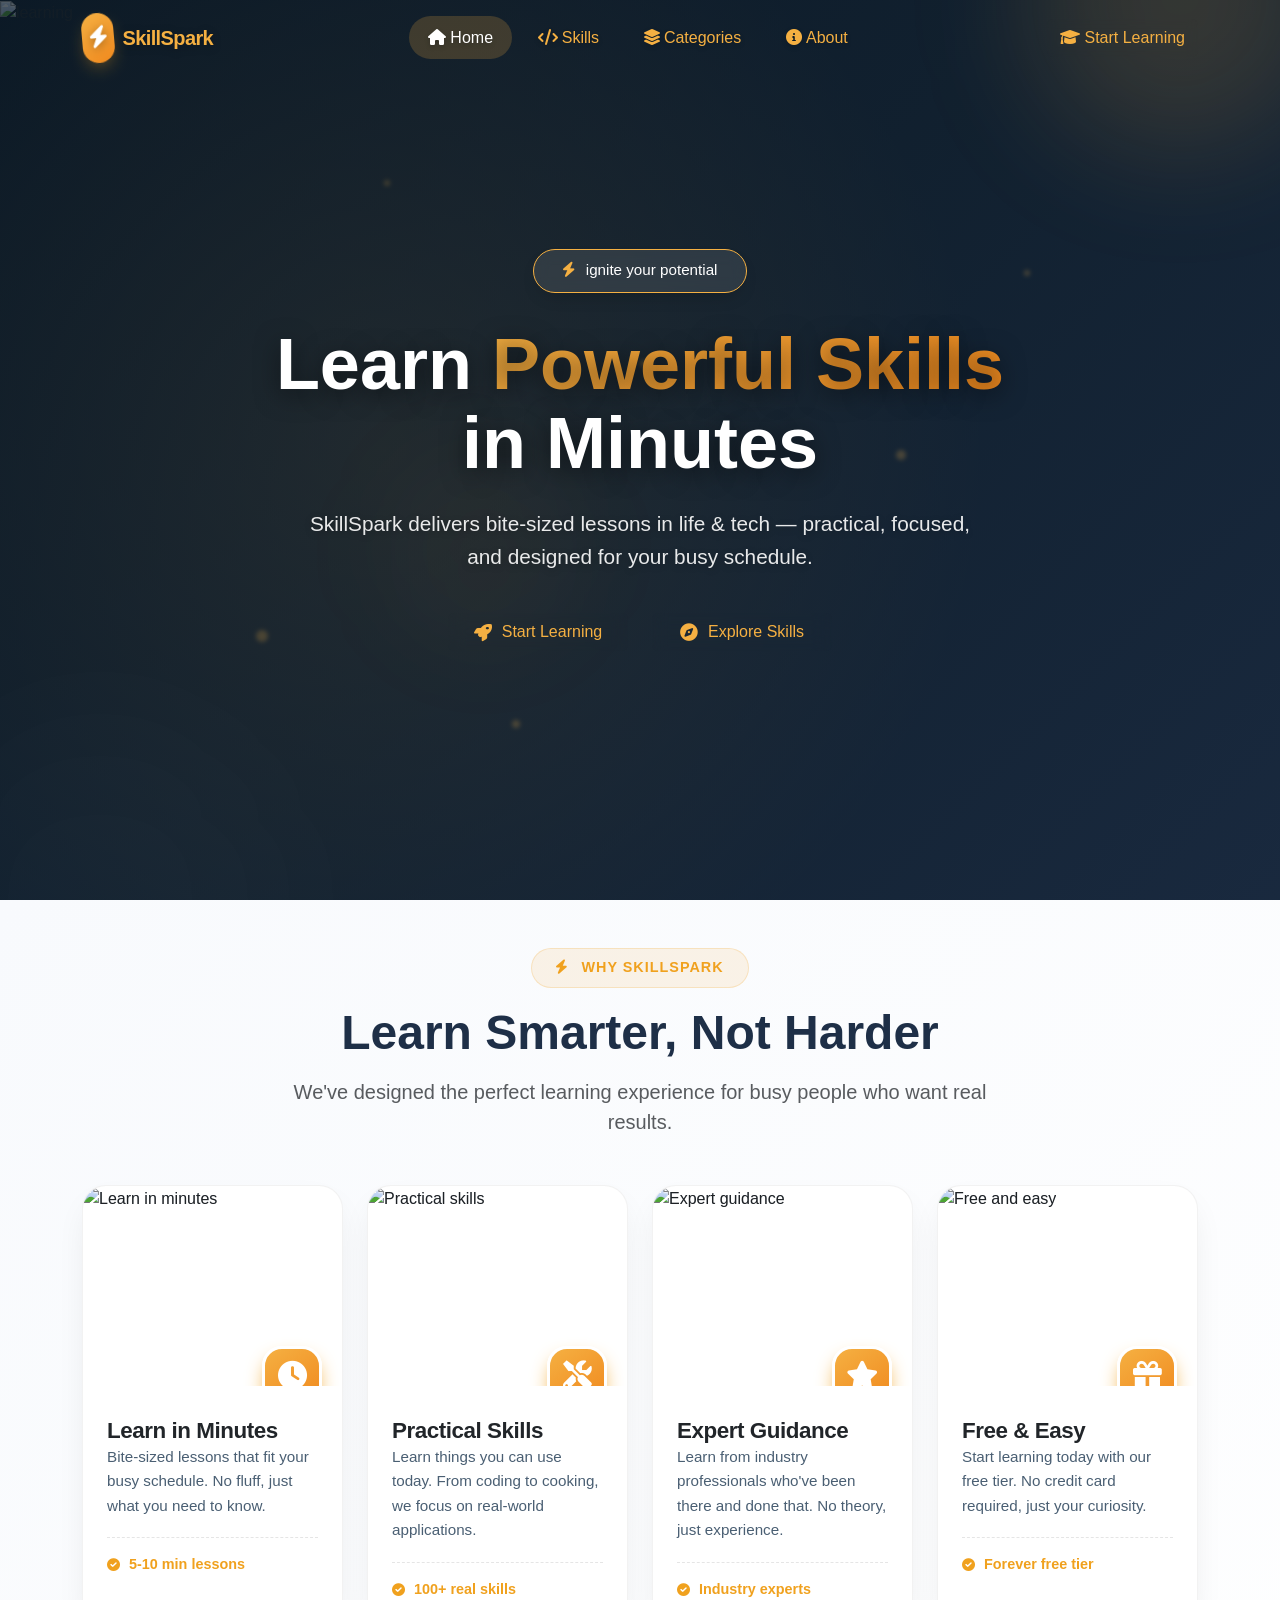
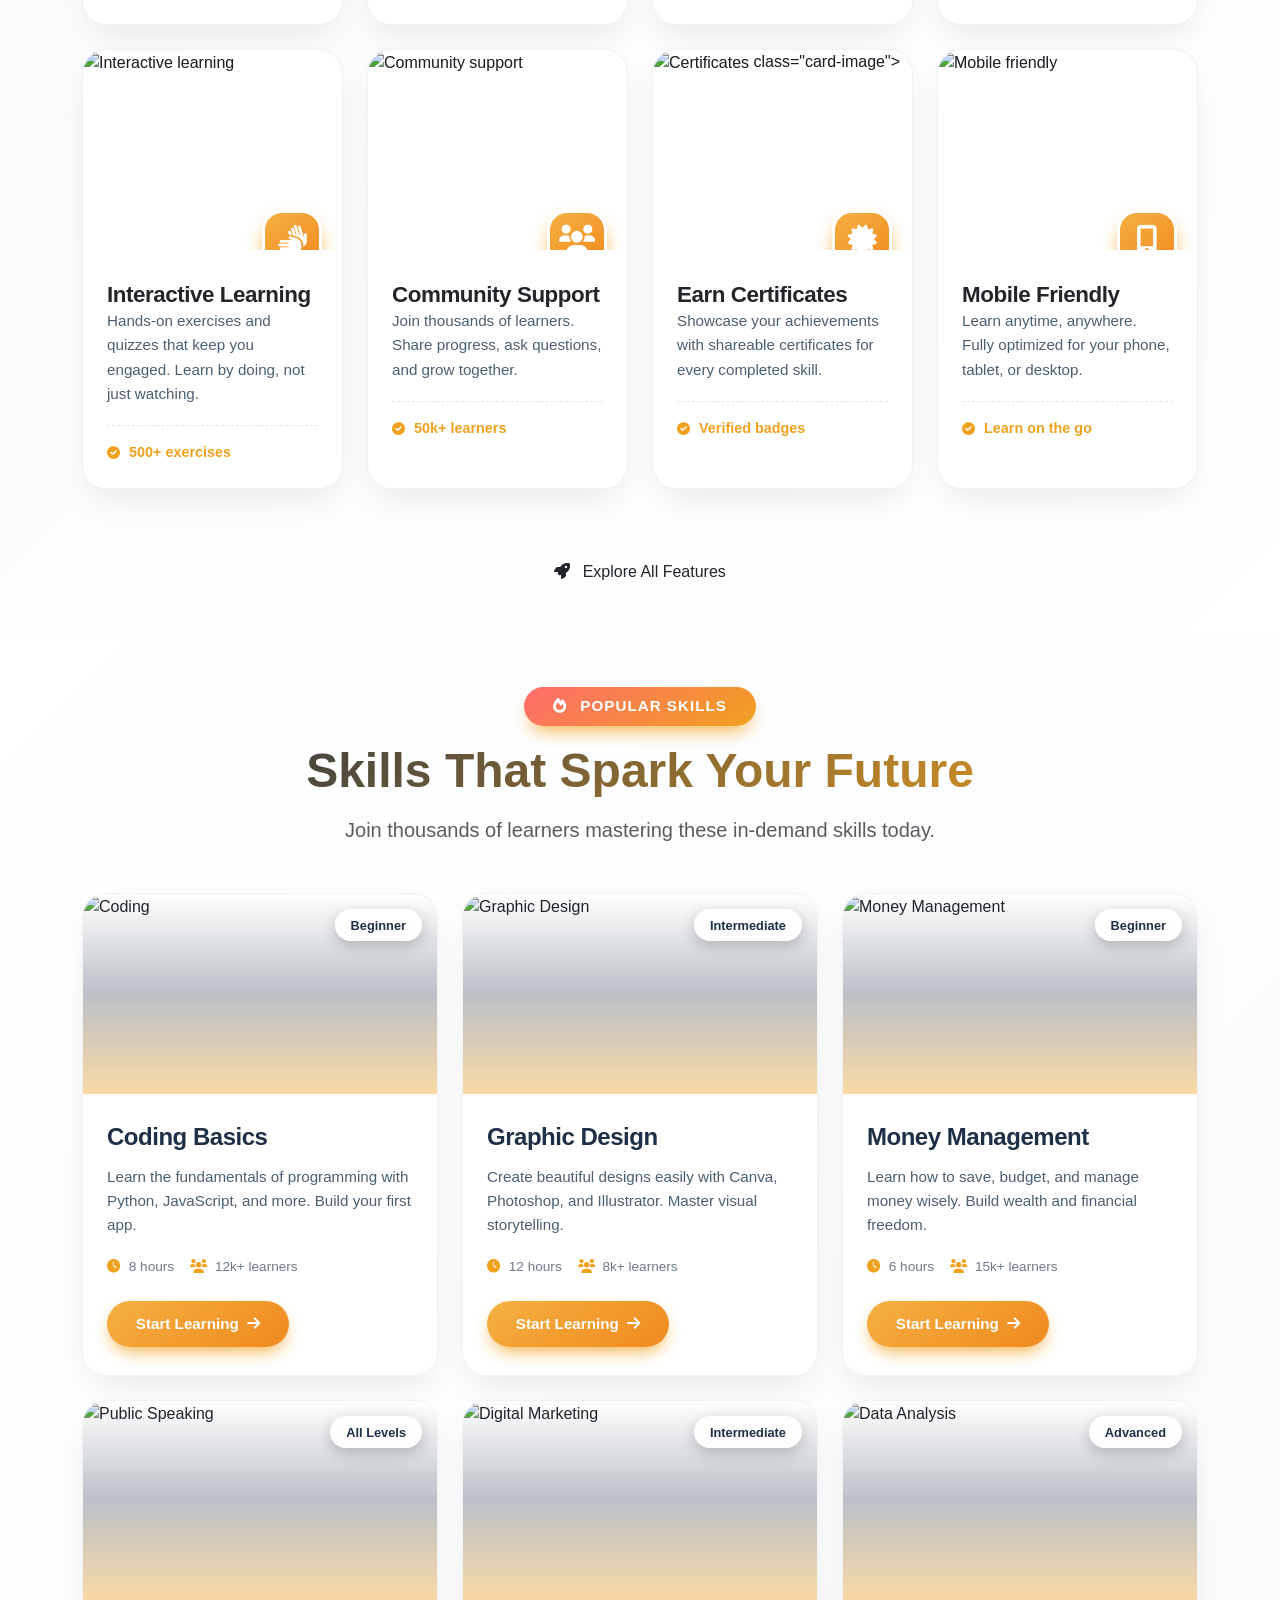
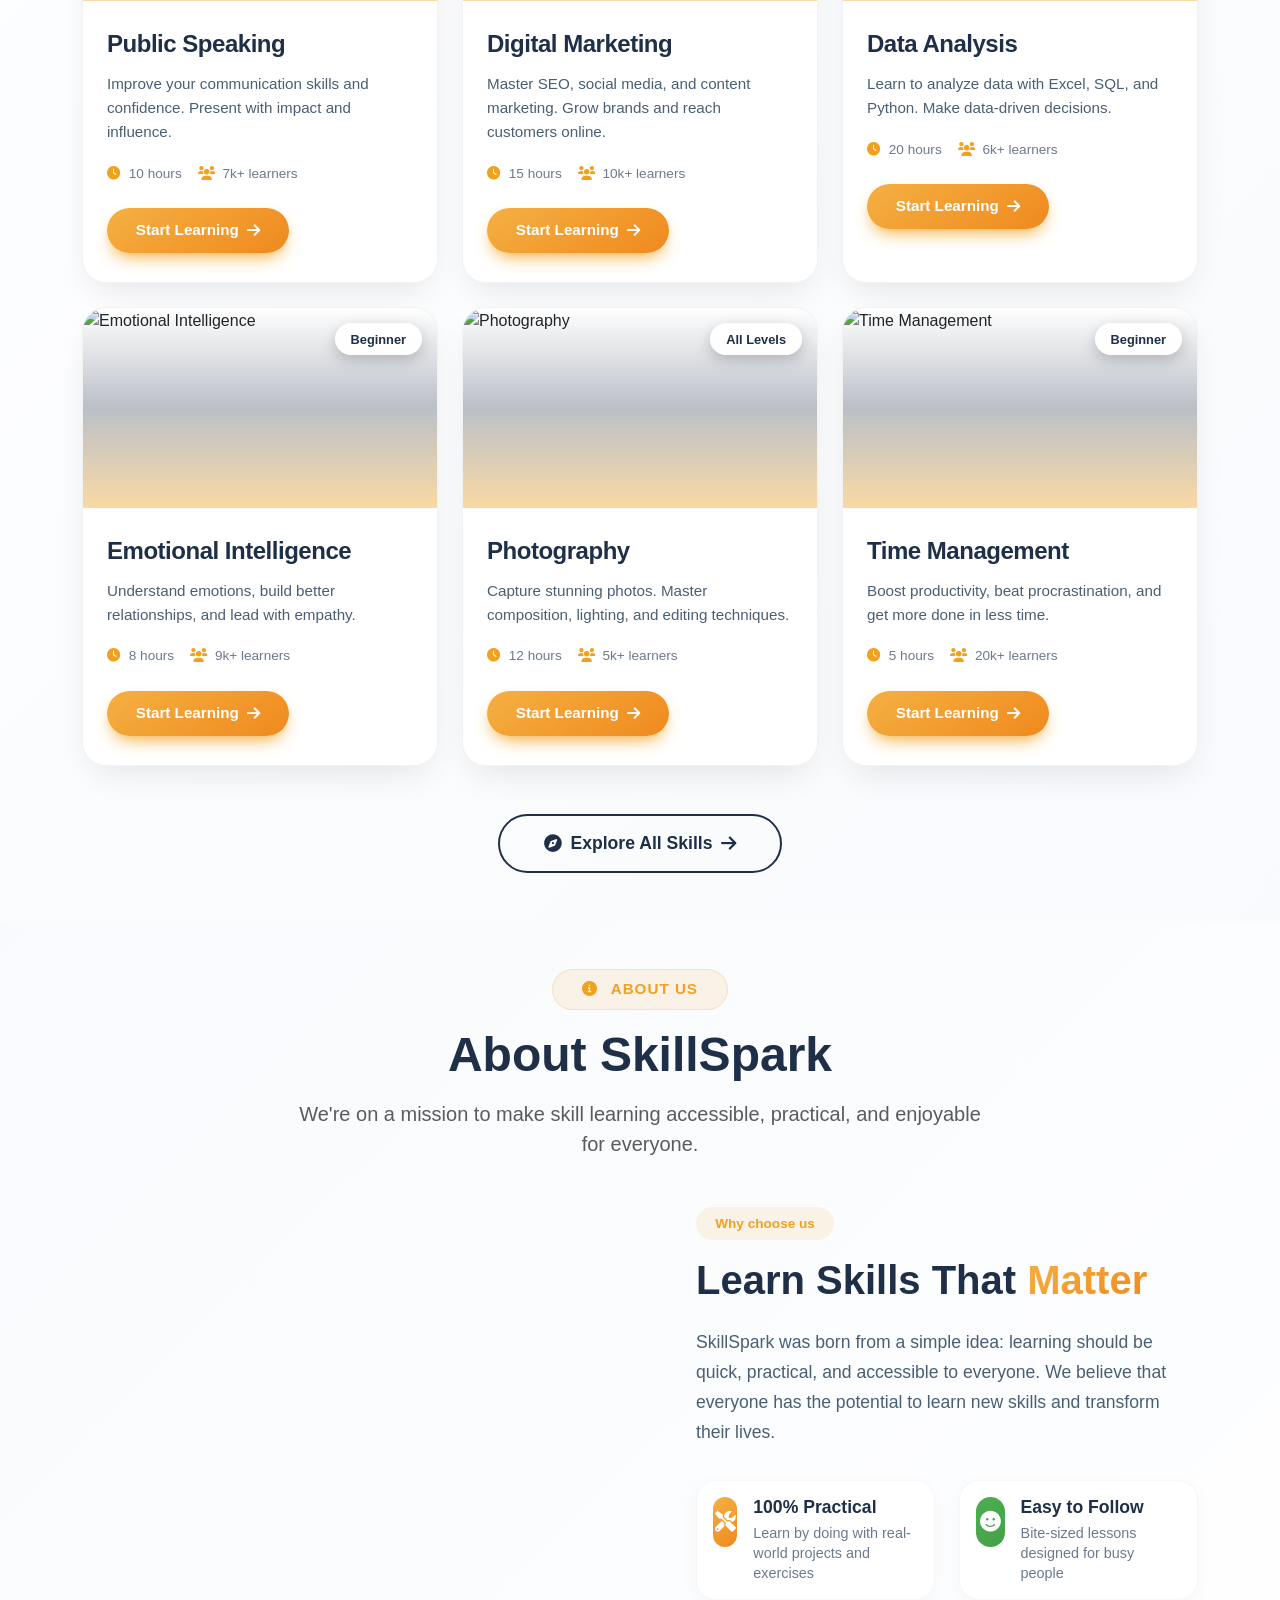
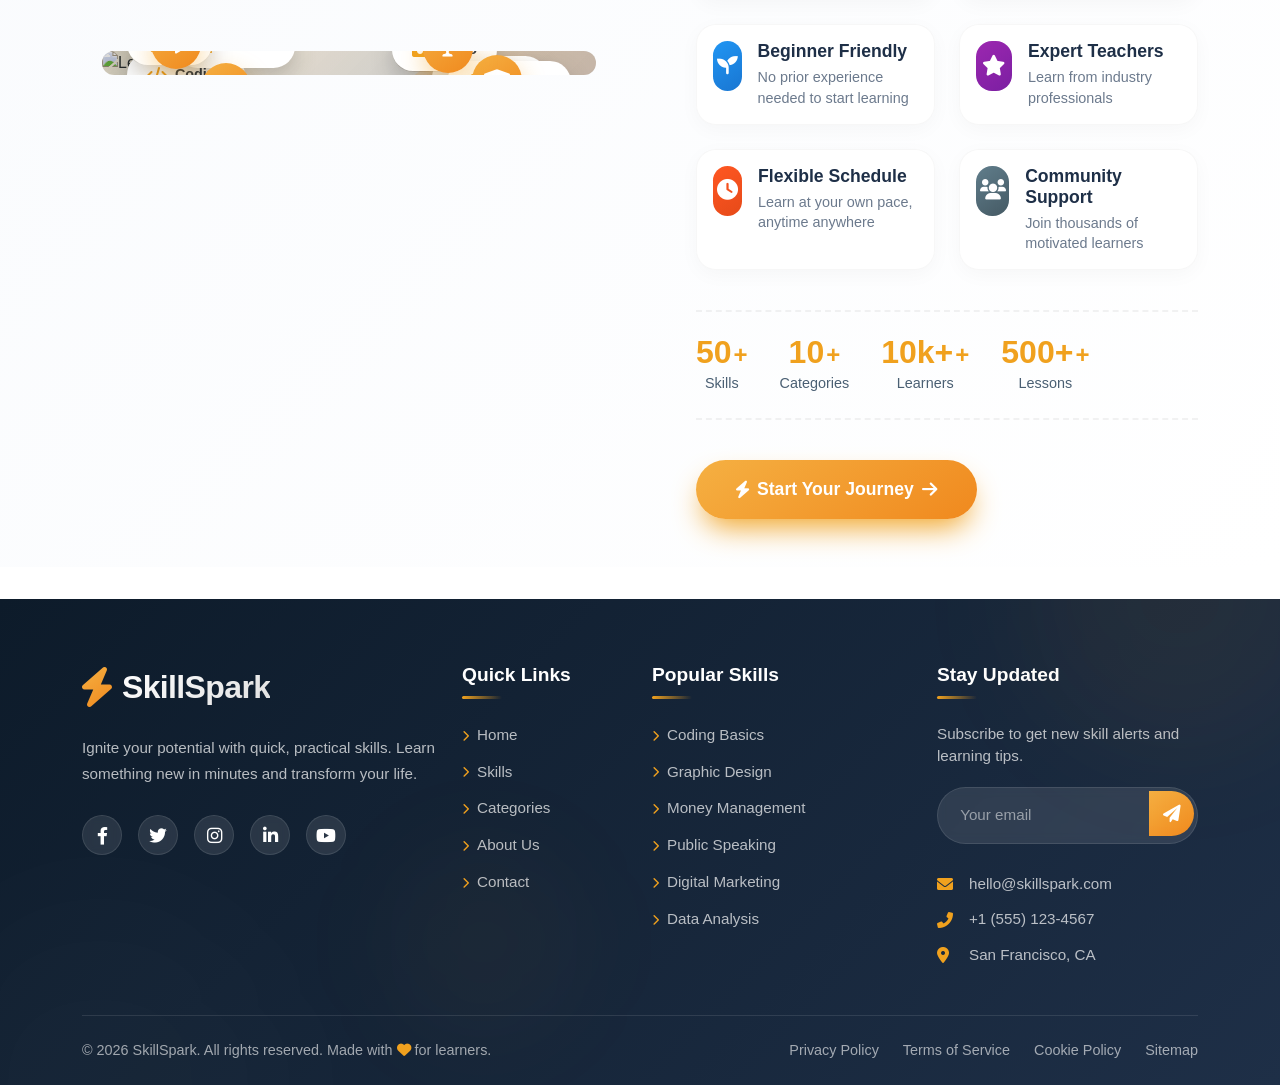
==== commit cc3c11ee: "Update index.html" ====
--- a/index.html
+++ b/index.html
@@ -52,7 +52,7 @@
         <div class="slider-track">
             <!-- single image with multiple animations -->
             <div class="slide">
-                <img src="image/learning.webp" alt="learning" class="hero-image">
+                <img src="image.learning.webp" alt="learning" class="hero-image">
                 <!-- animated overlay effects -->
                 <div class="image-glow"></div>
                 <div class="image-particles">
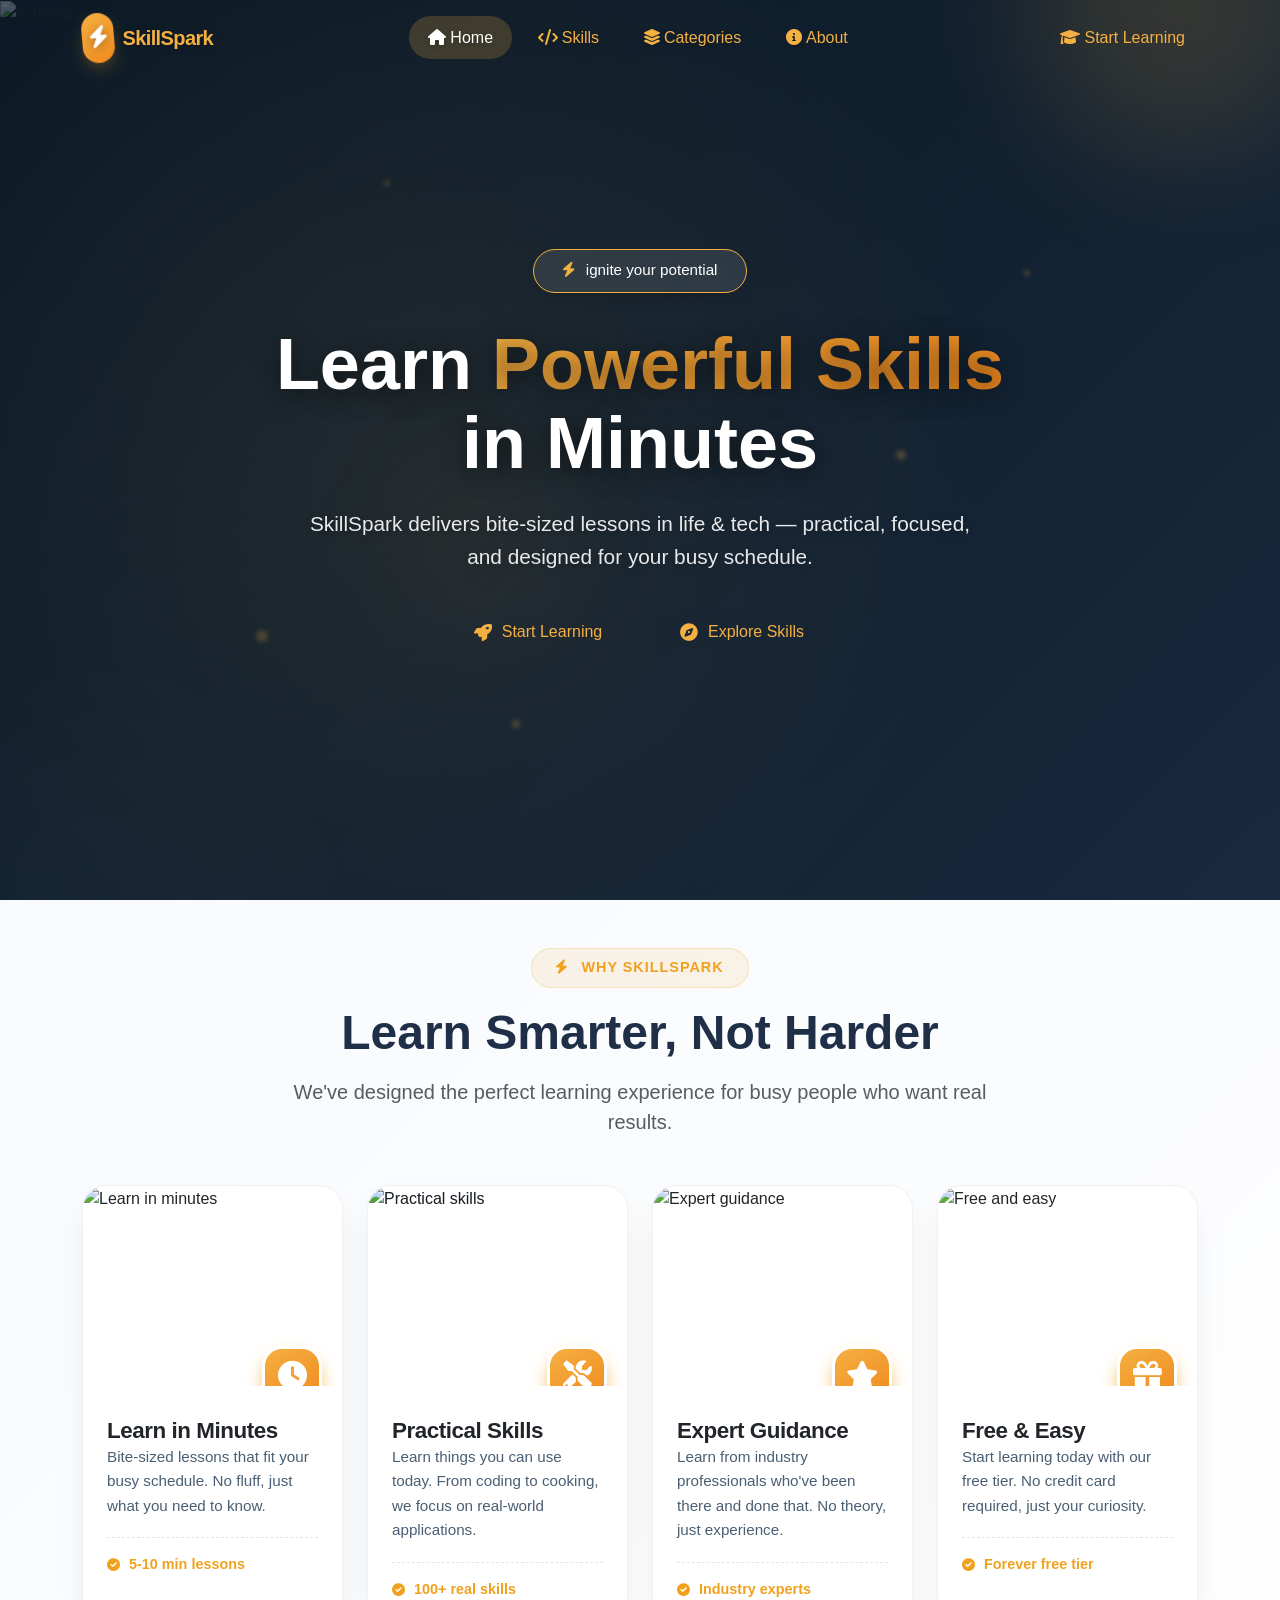
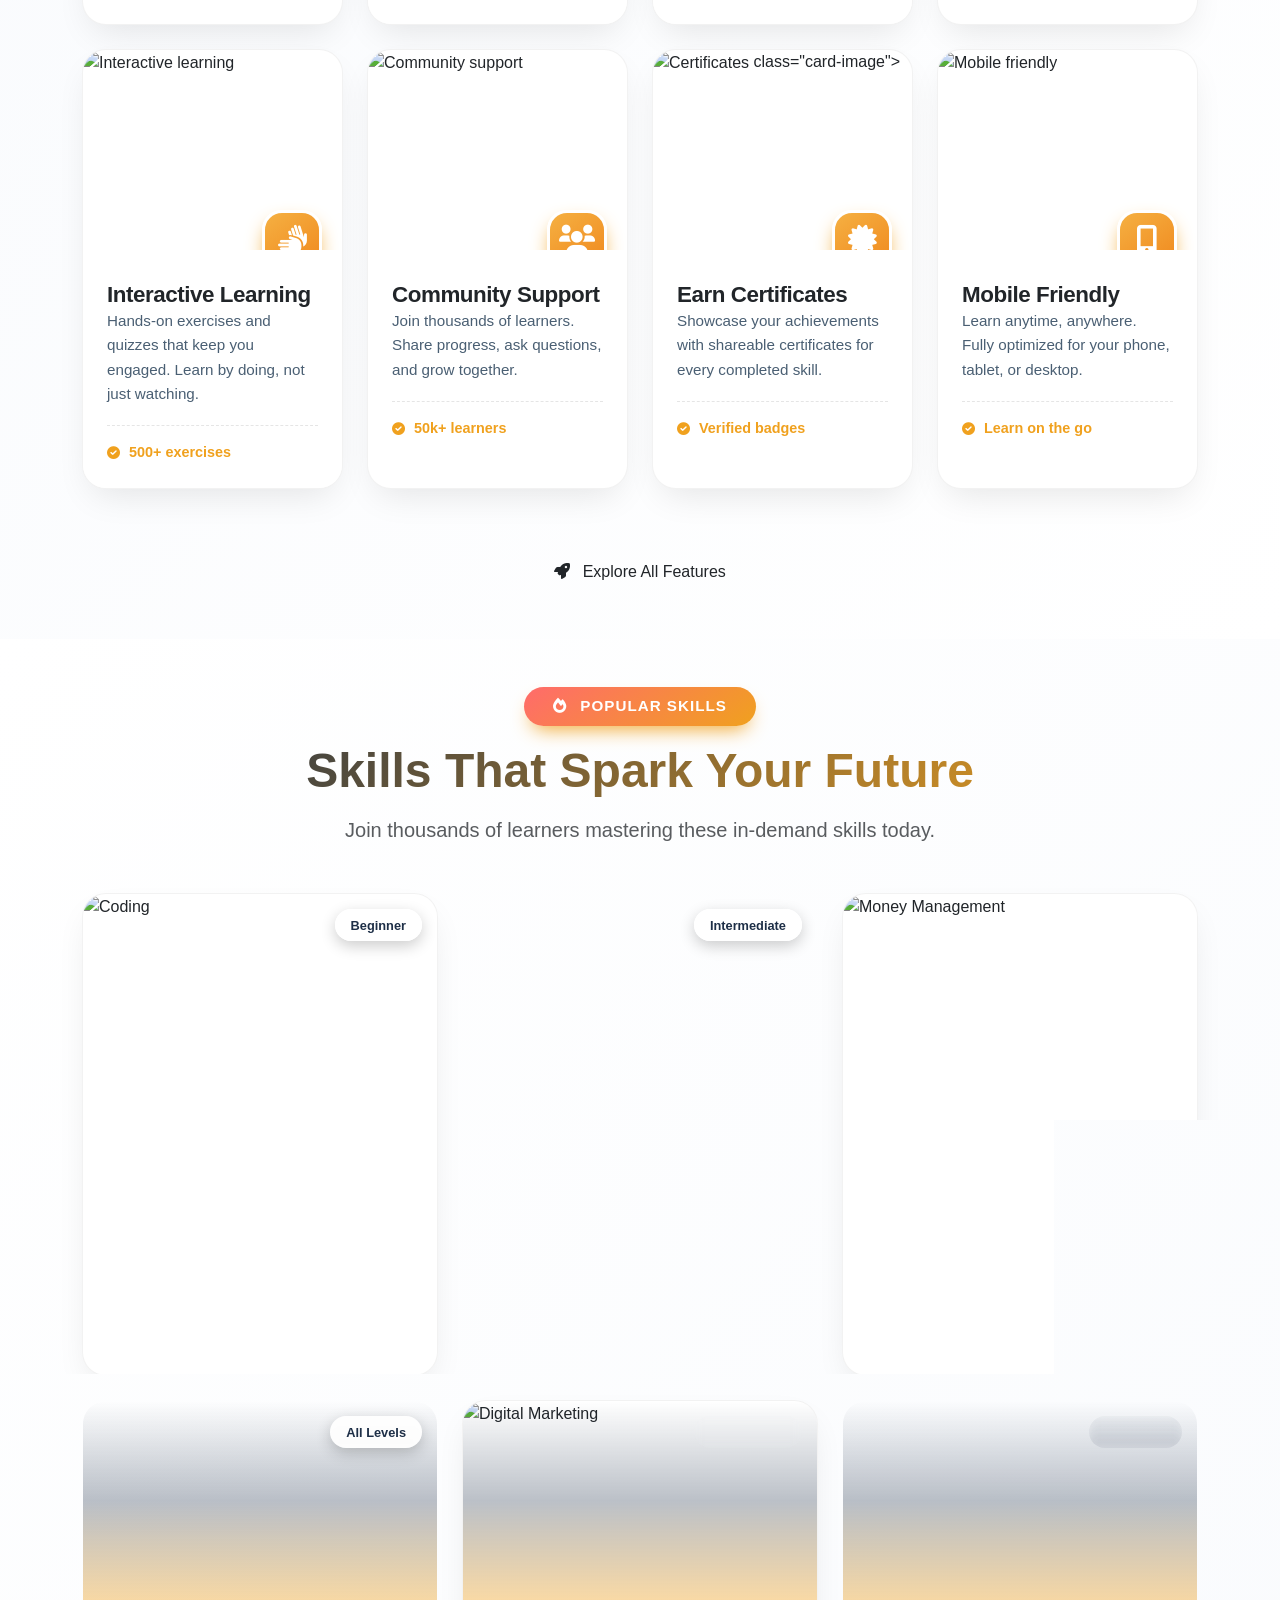
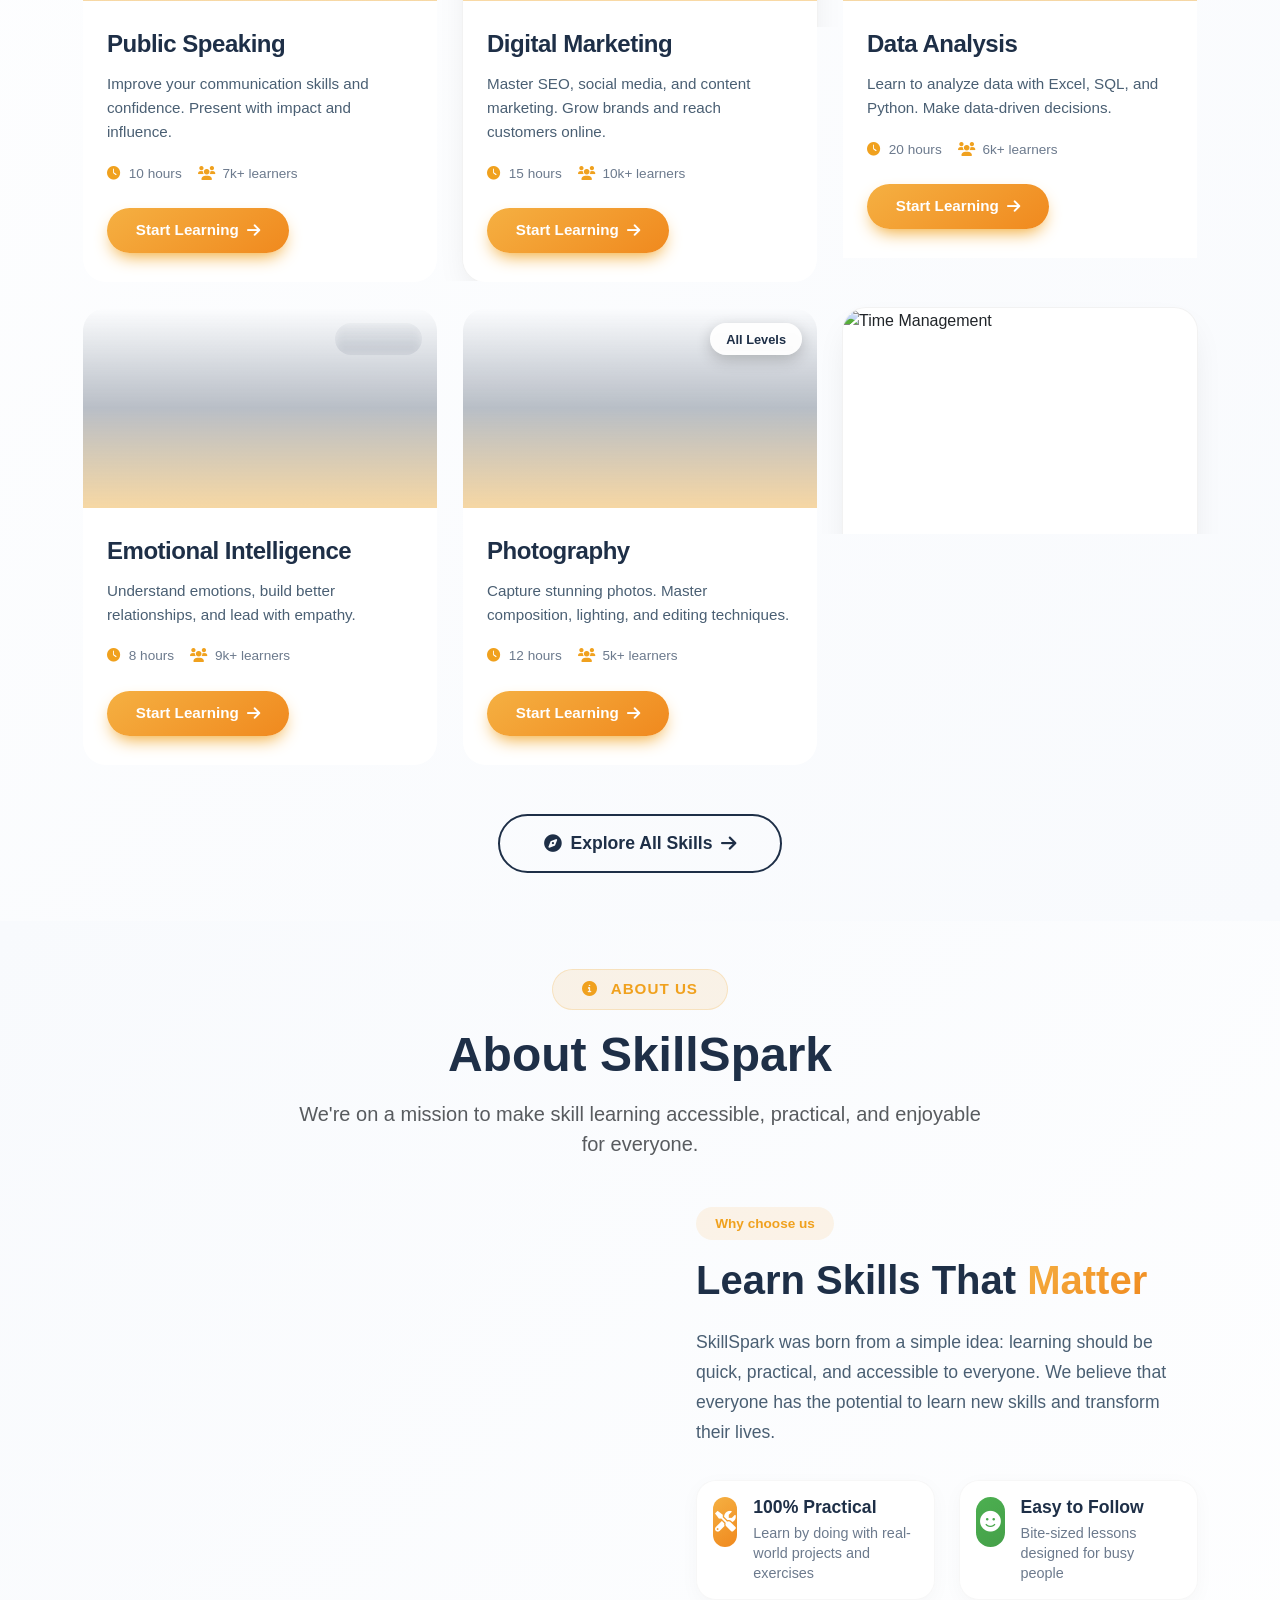
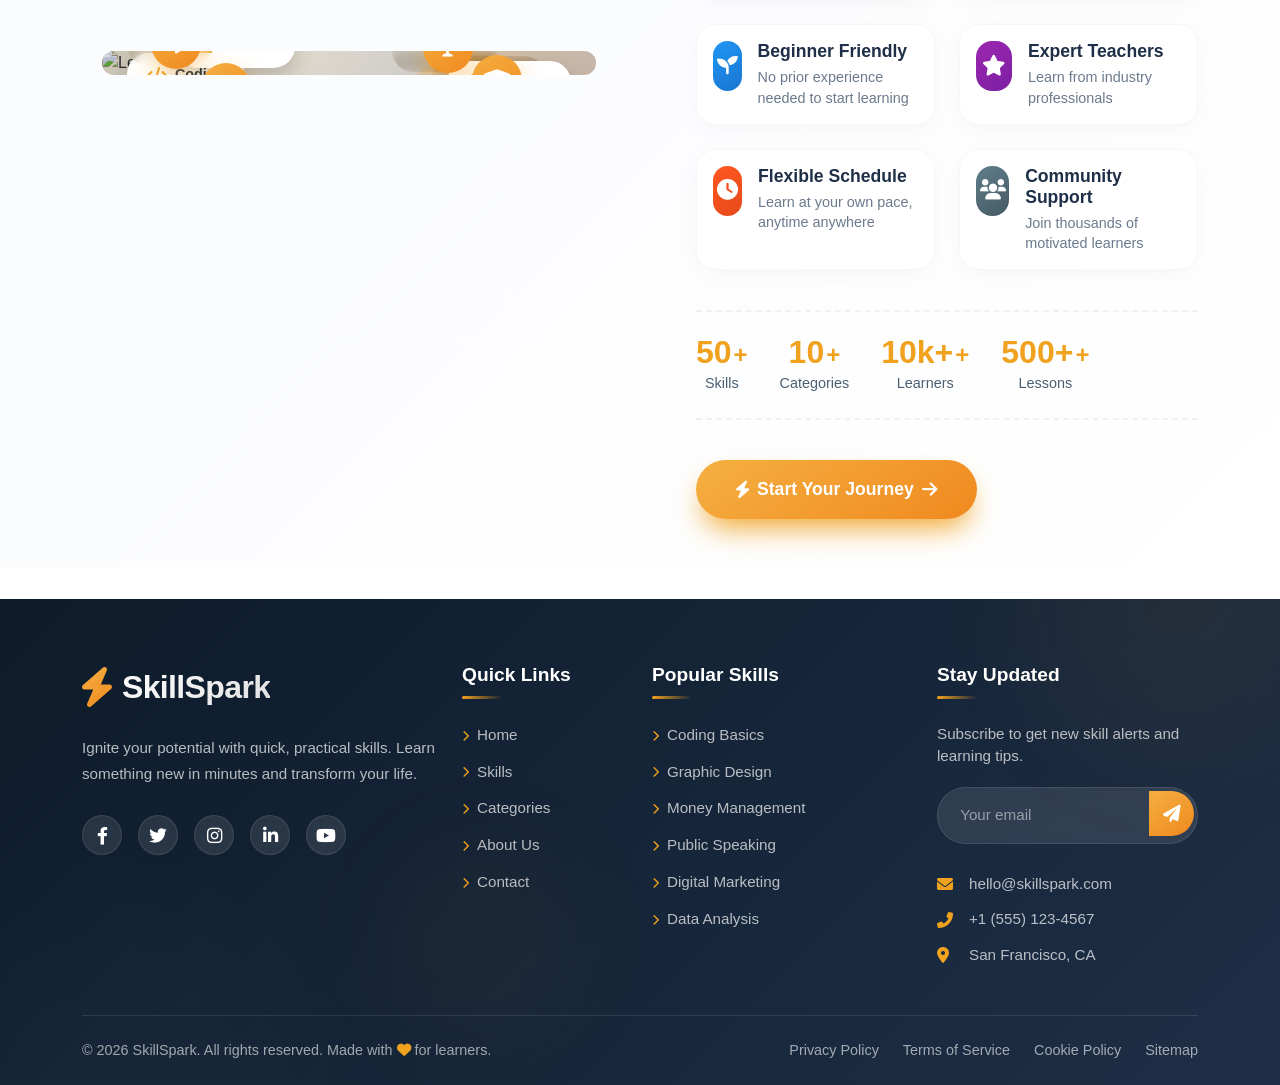
==== commit afa99da9: "Update index.html" ====
--- a/index.html
+++ b/index.html
@@ -52,7 +52,7 @@
         <div class="slider-track">
             <!-- single image with multiple animations -->
             <div class="slide">
-                <img src="image.learning.webp" alt="learning" class="hero-image">
+                <img src="./image/learning.webp" alt="learning" class="hero-image">
                 <!-- animated overlay effects -->
                 <div class="image-glow"></div>
                 <div class="image-particles">
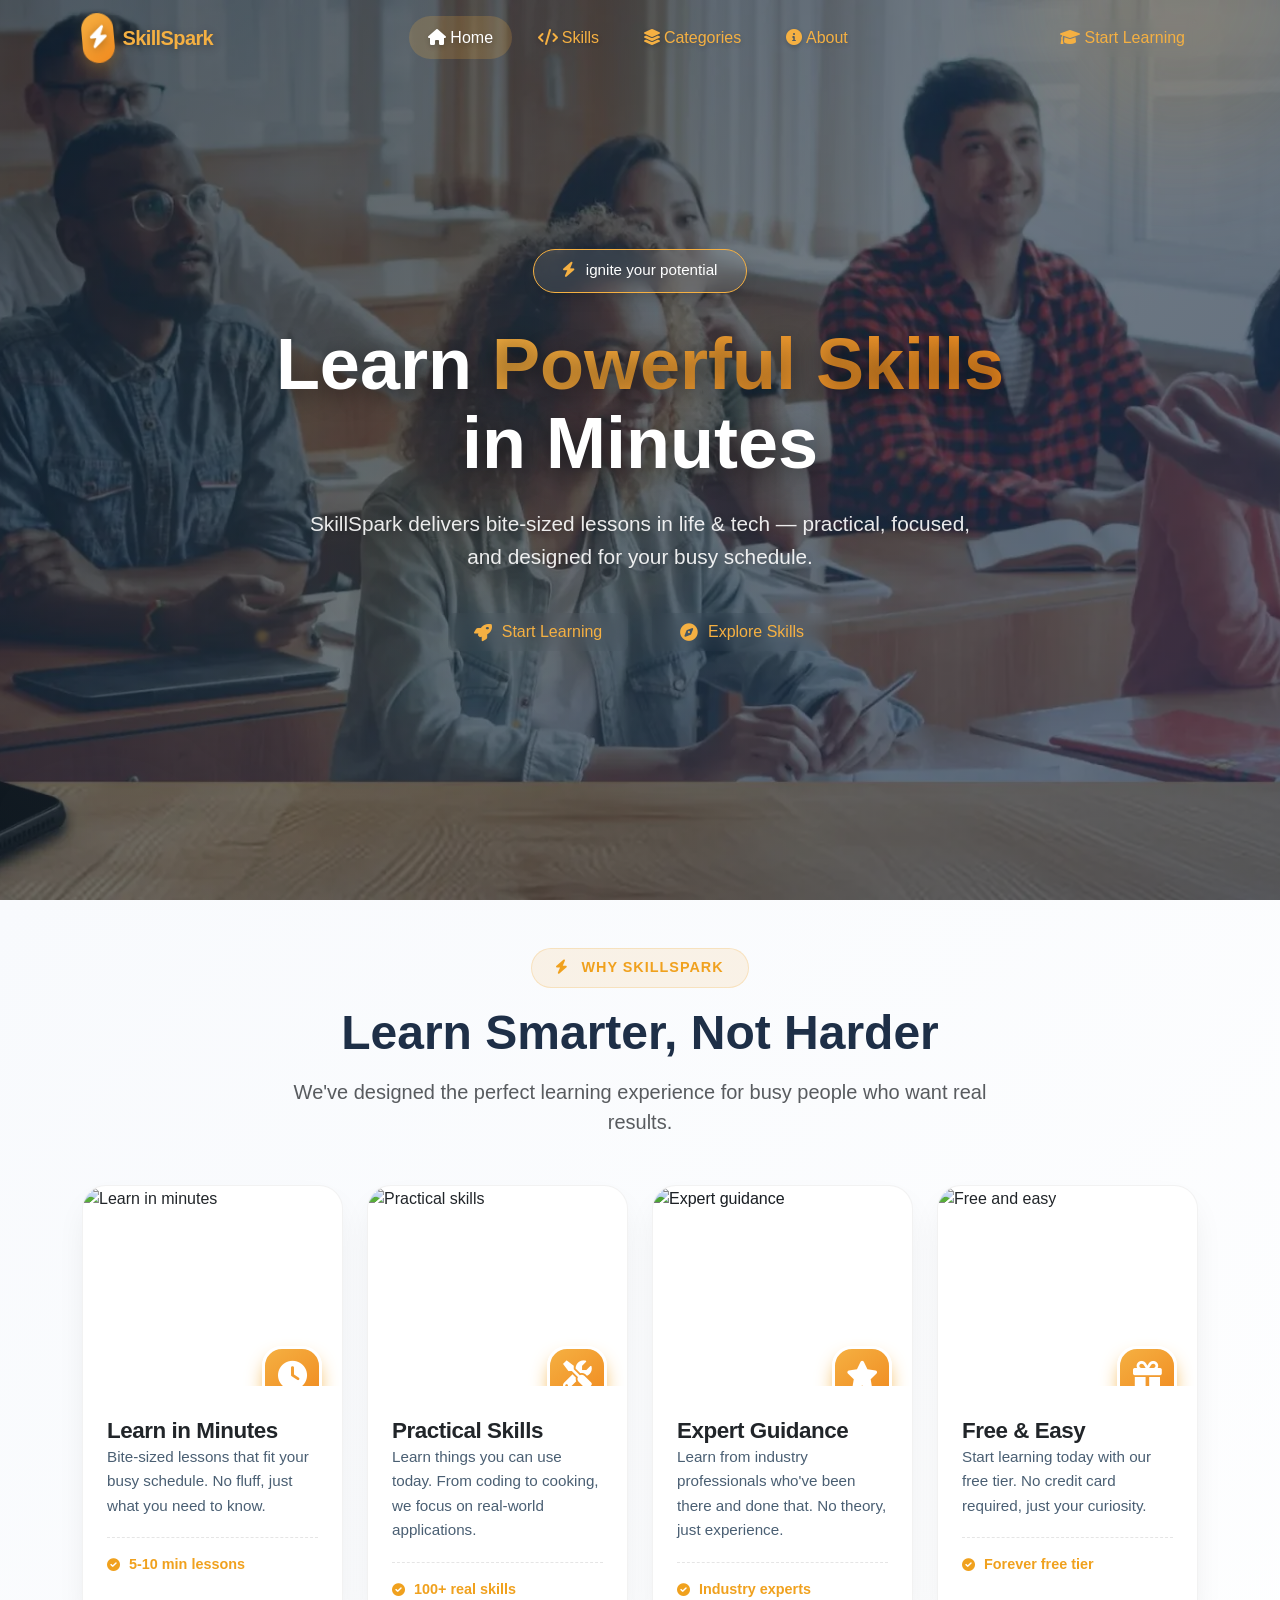
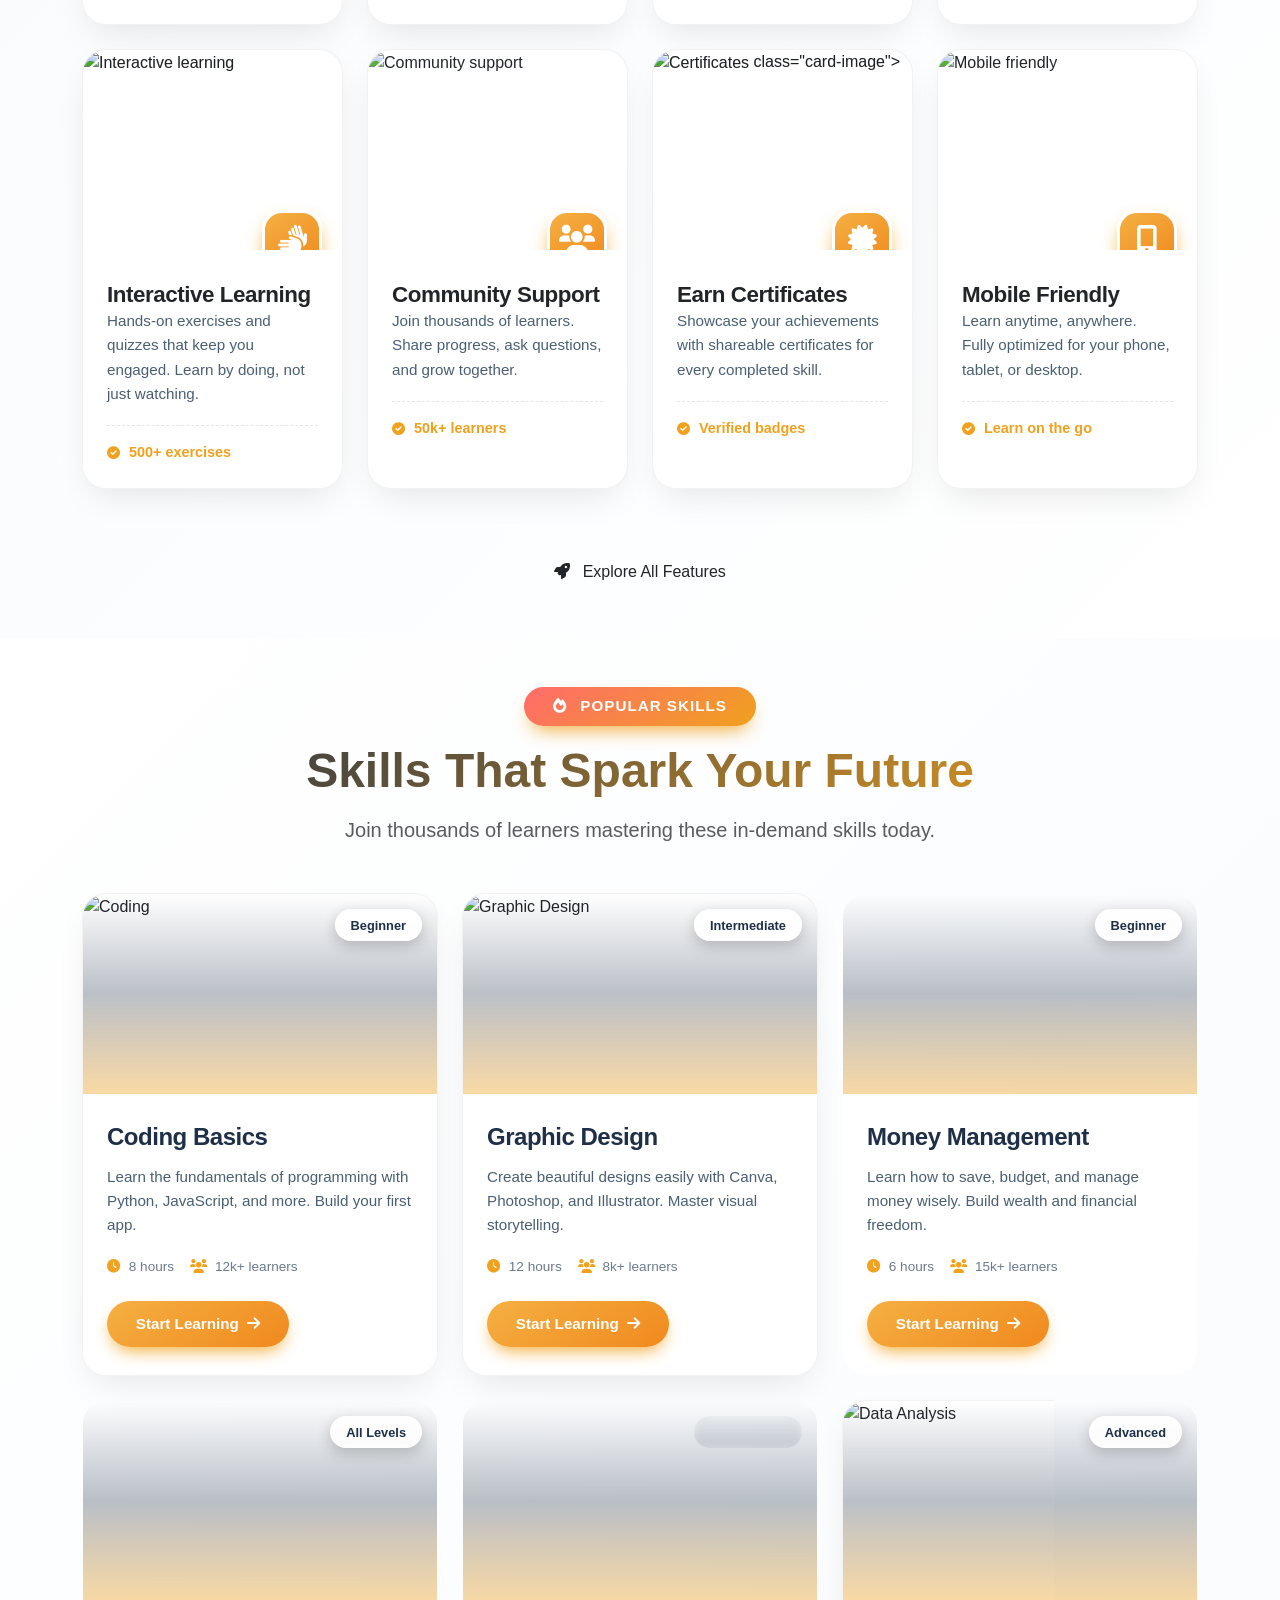
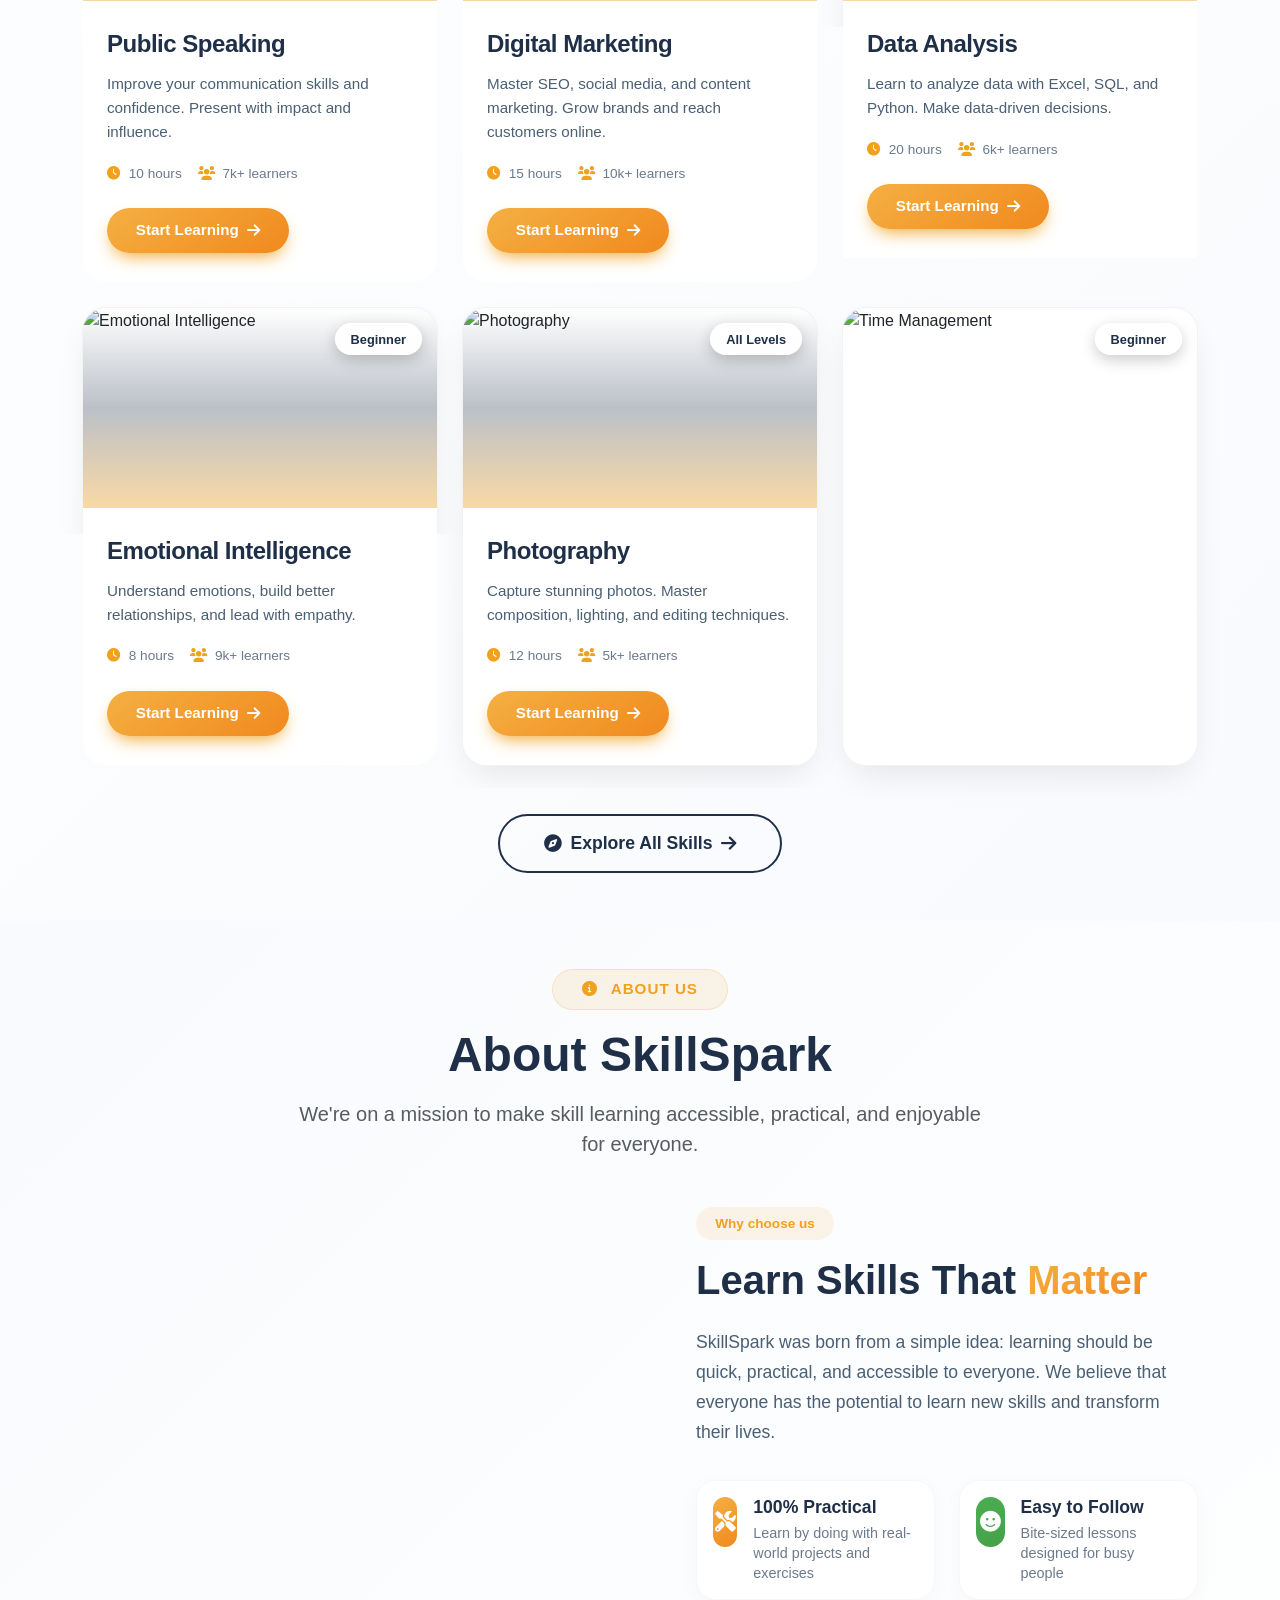
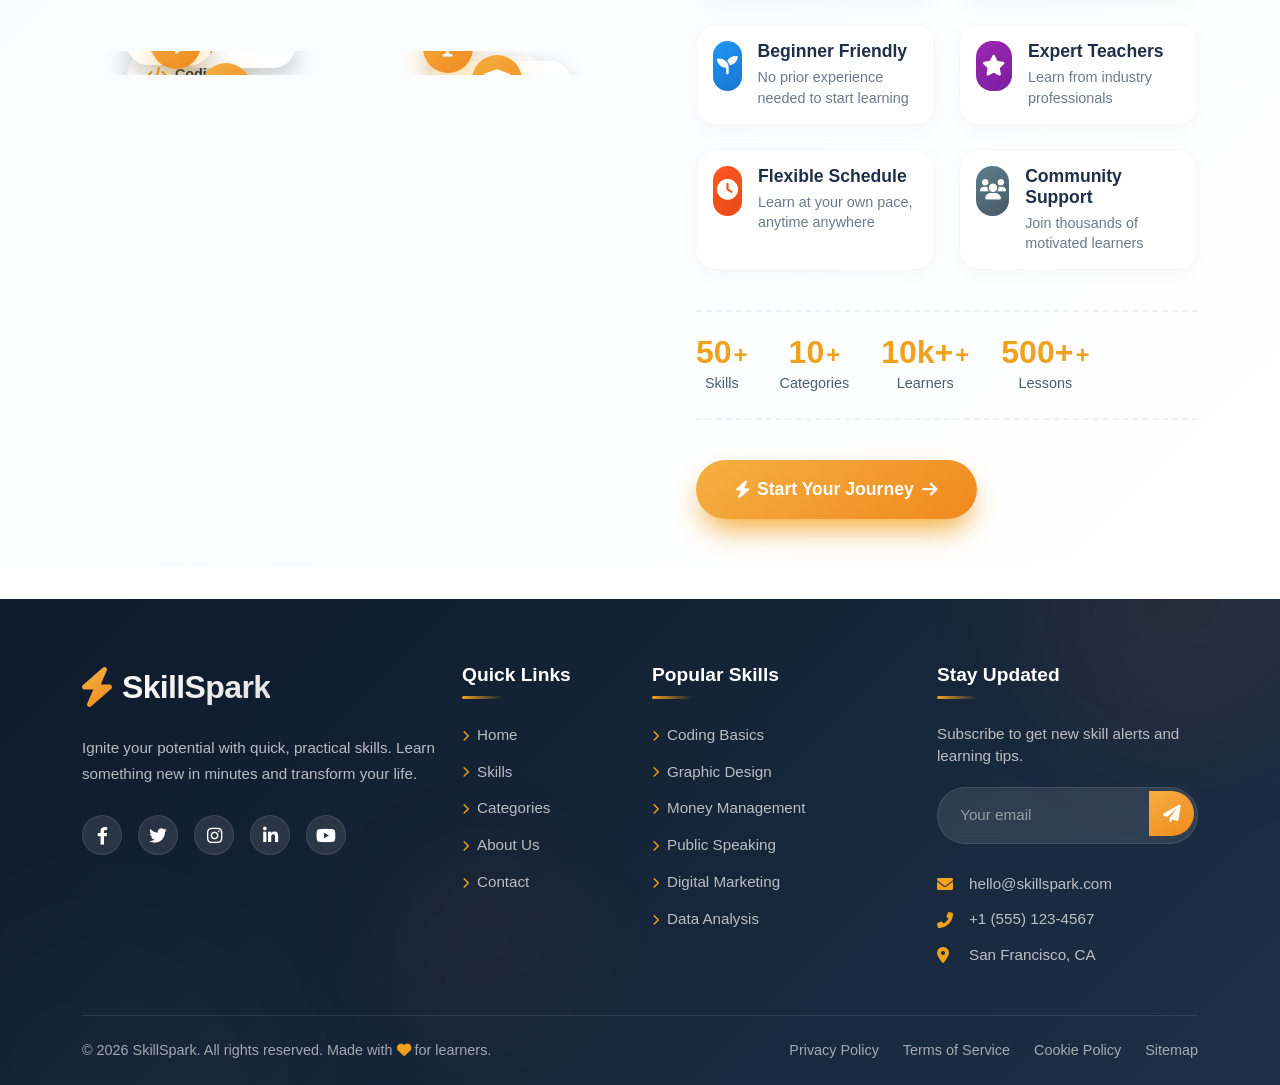
==== commit a051b029: "Update index.html" ====
--- a/index.html
+++ b/index.html
@@ -52,7 +52,7 @@
         <div class="slider-track">
             <!-- single image with multiple animations -->
             <div class="slide">
-                <img src="./image/learning.webp" alt="learning" class="hero-image">
+                <img src="learning.webp" alt="learning" class="hero-image">
                 <!-- animated overlay effects -->
                 <div class="image-glow"></div>
                 <div class="image-particles">
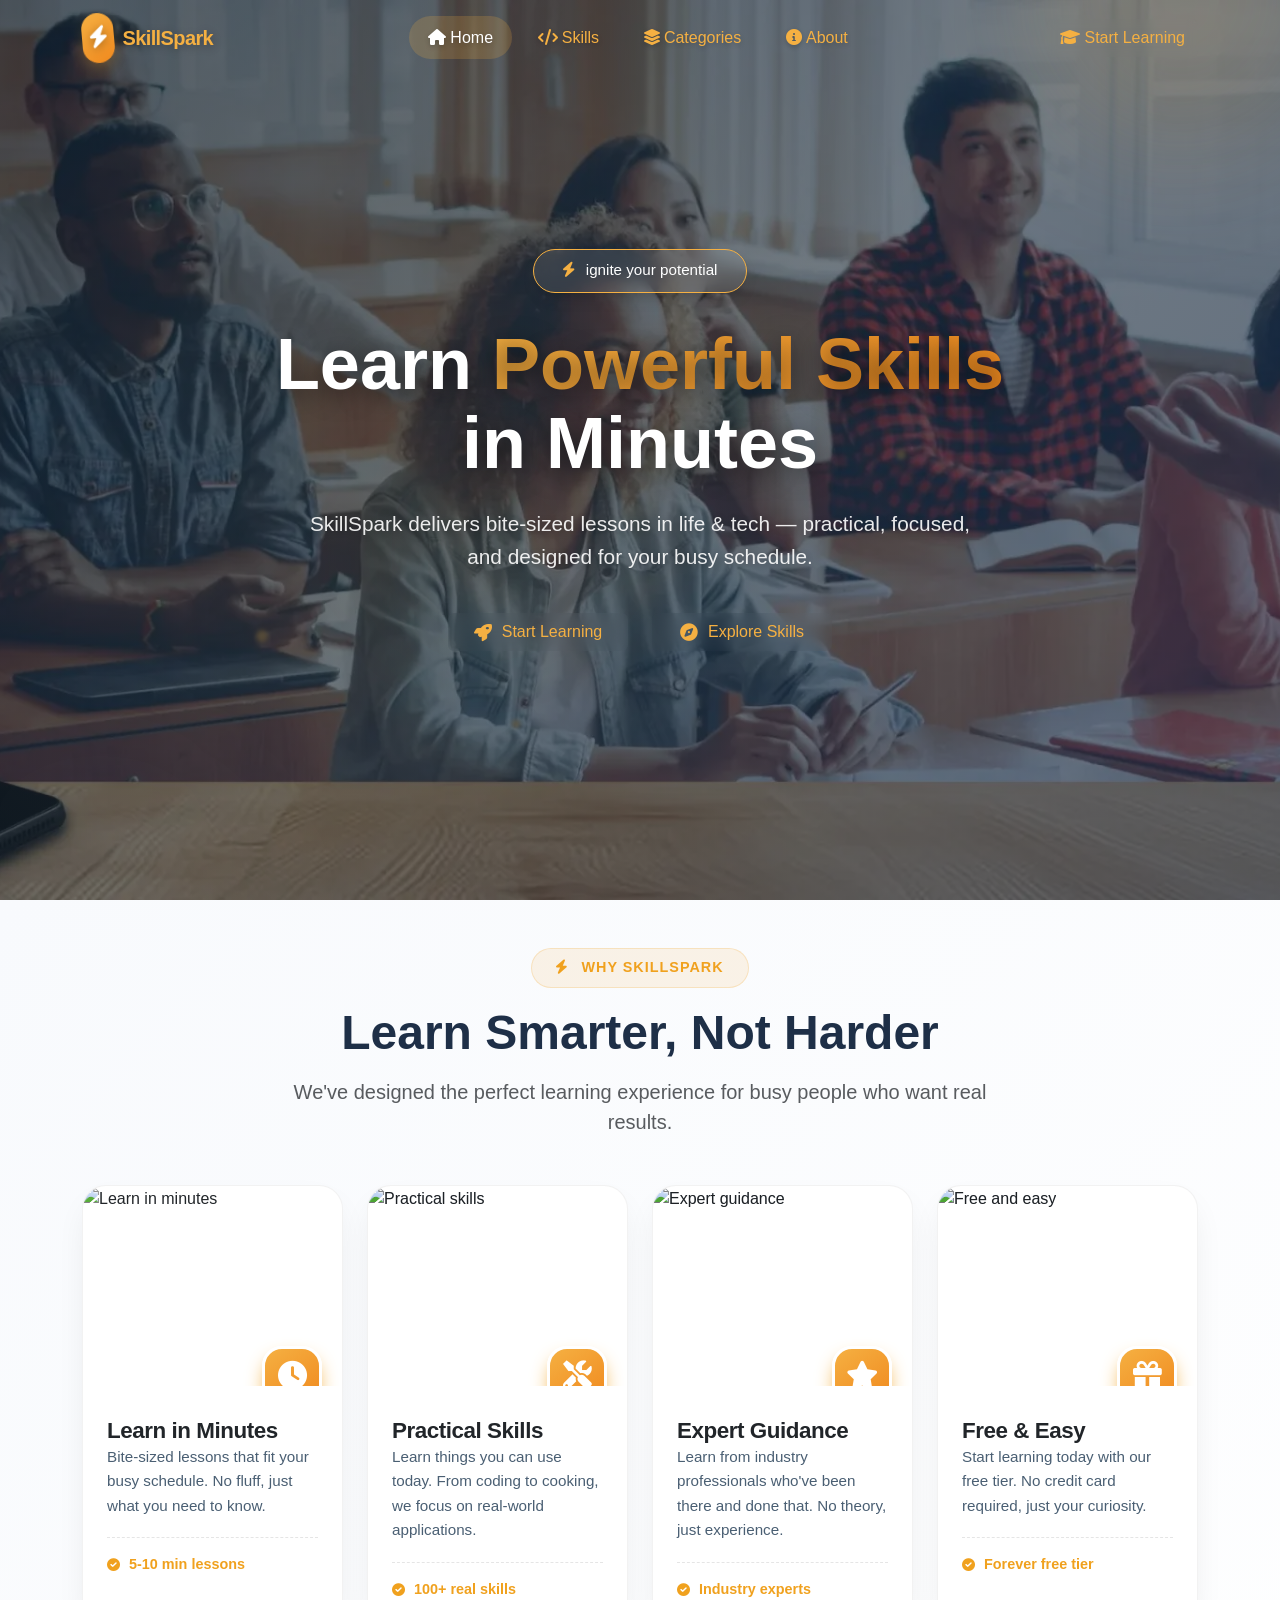
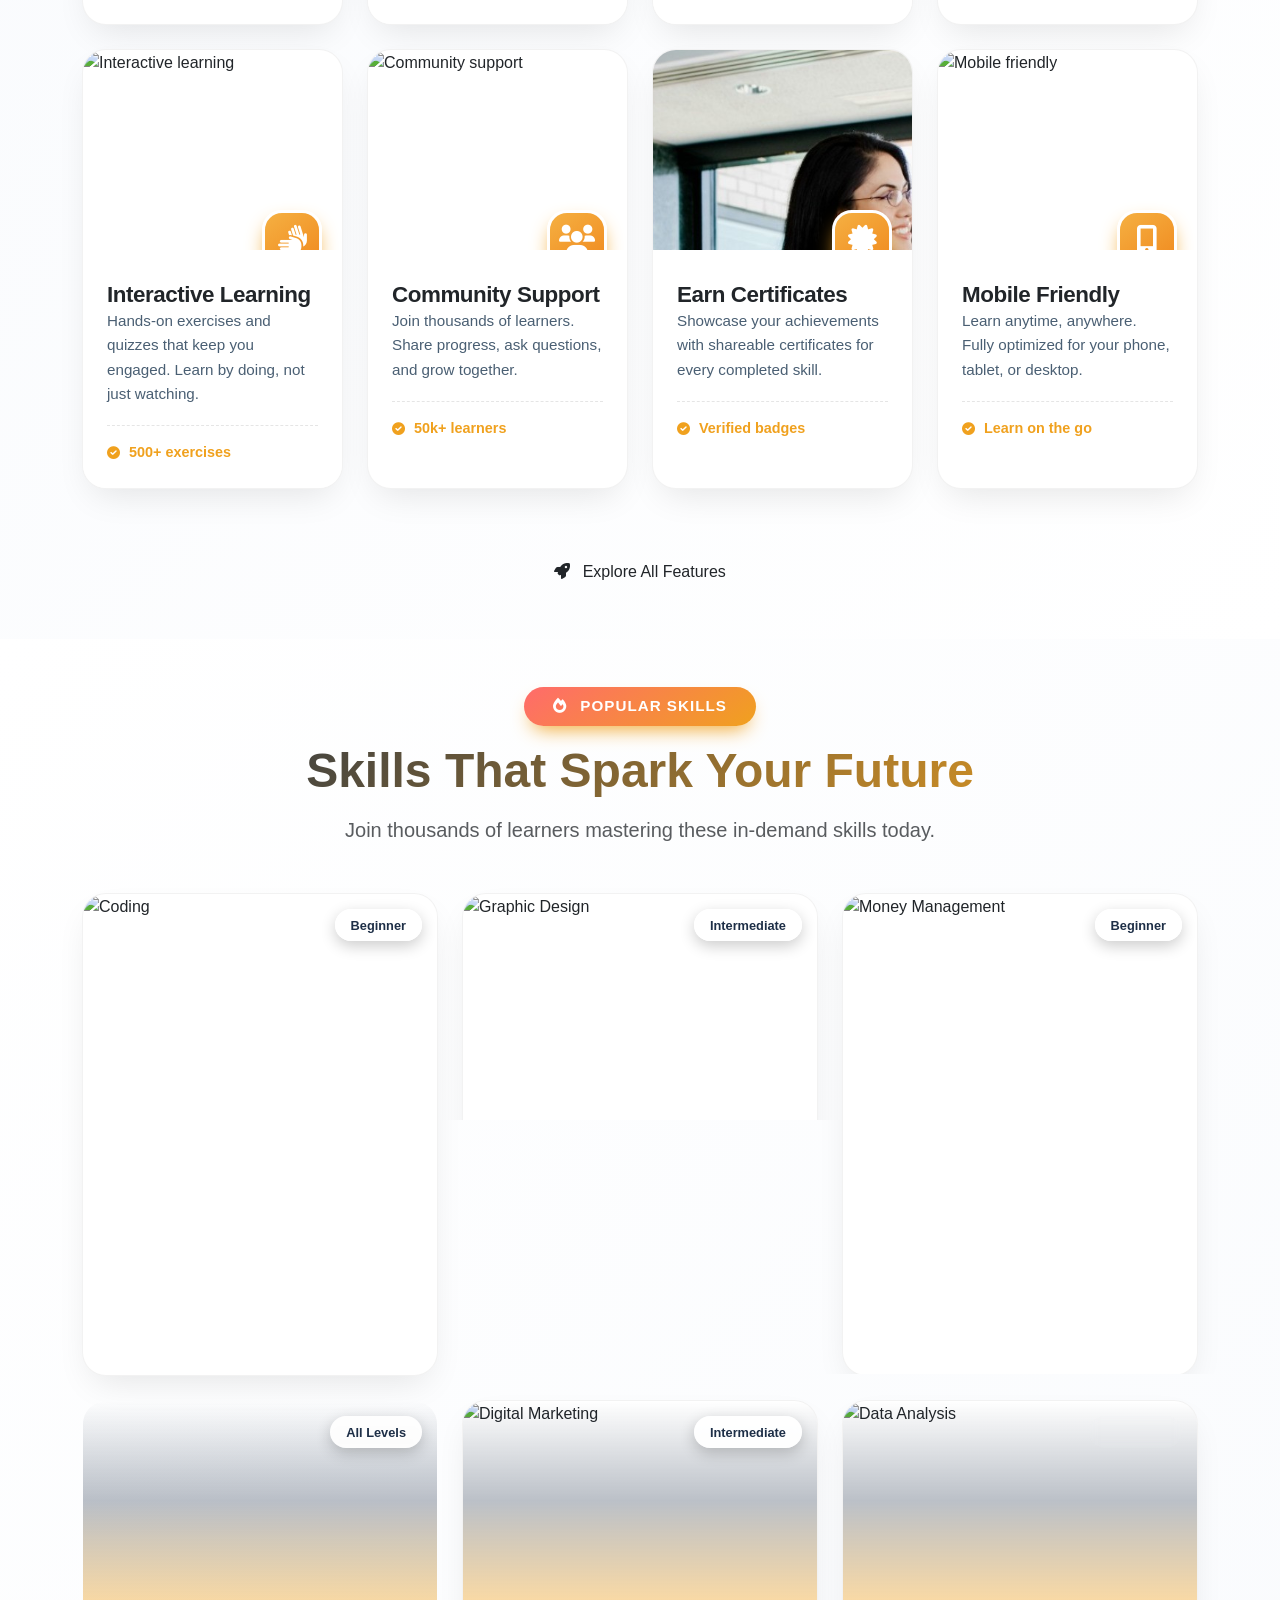
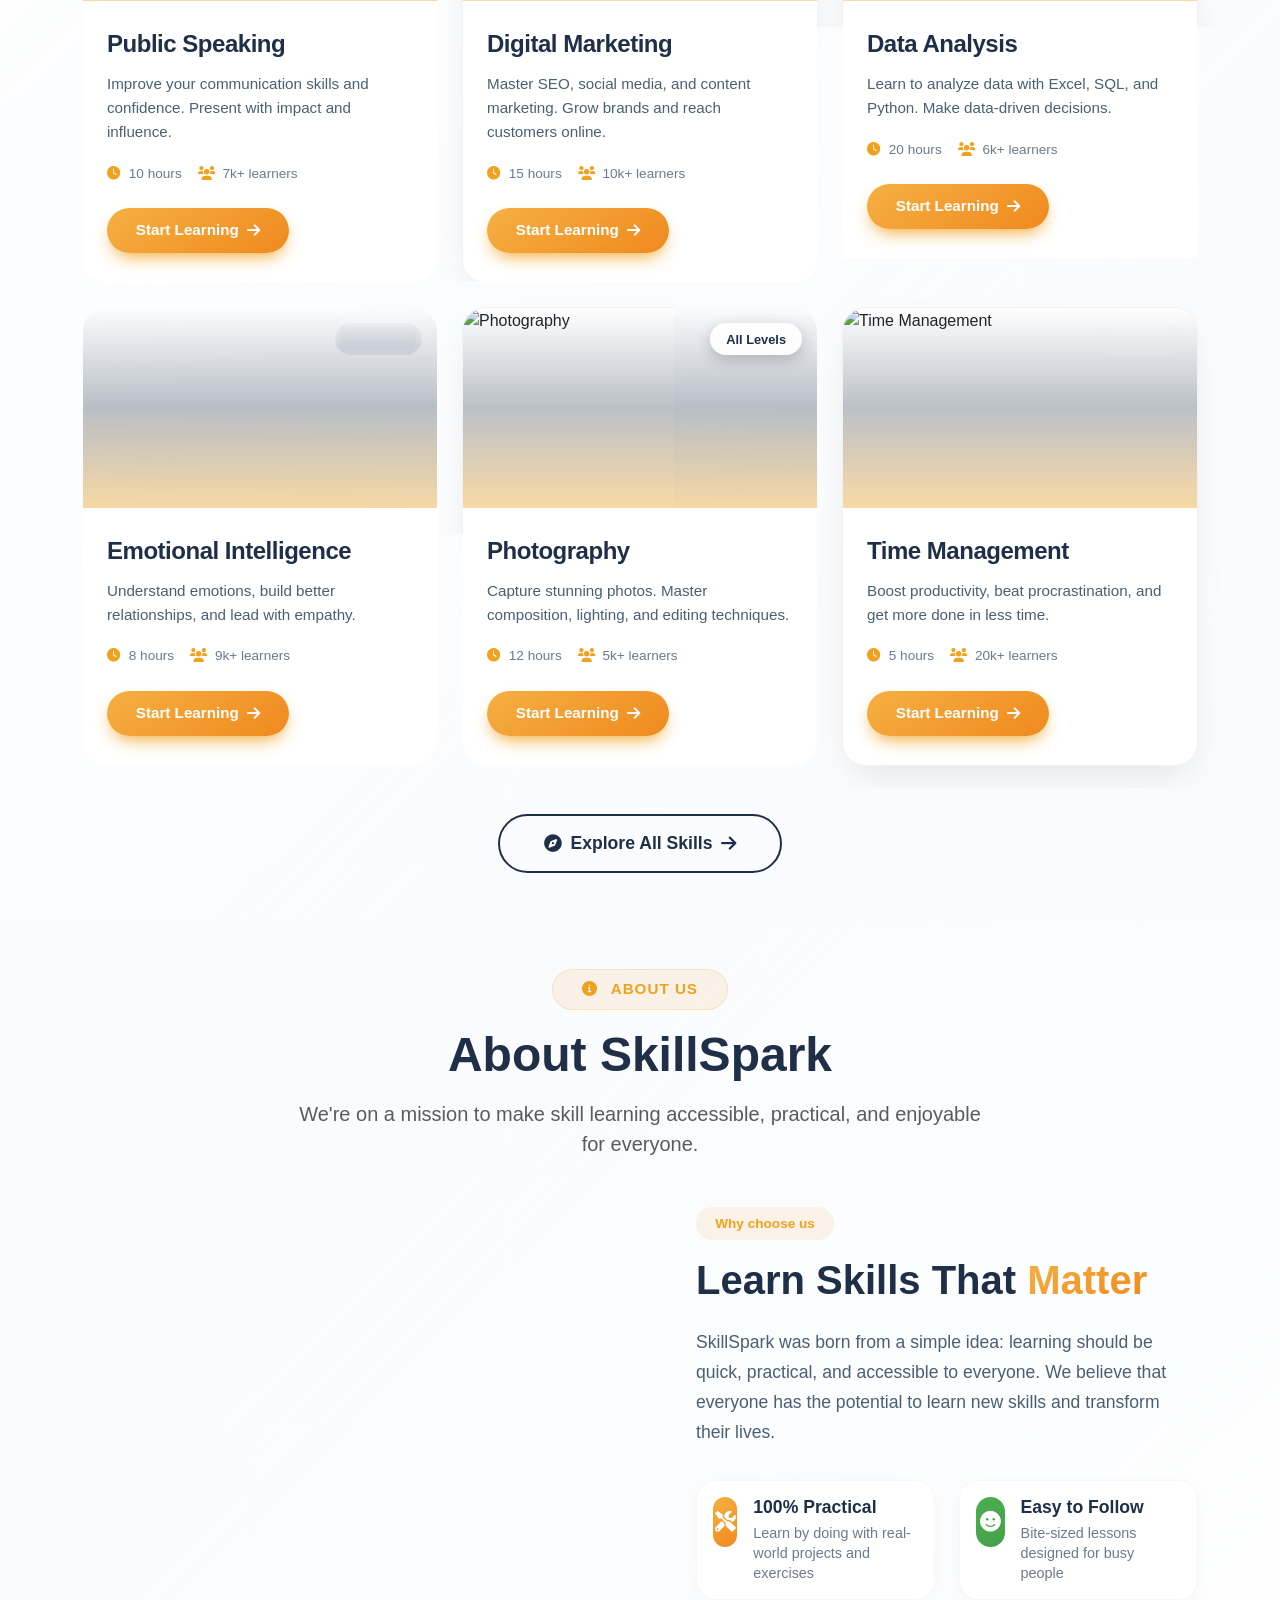
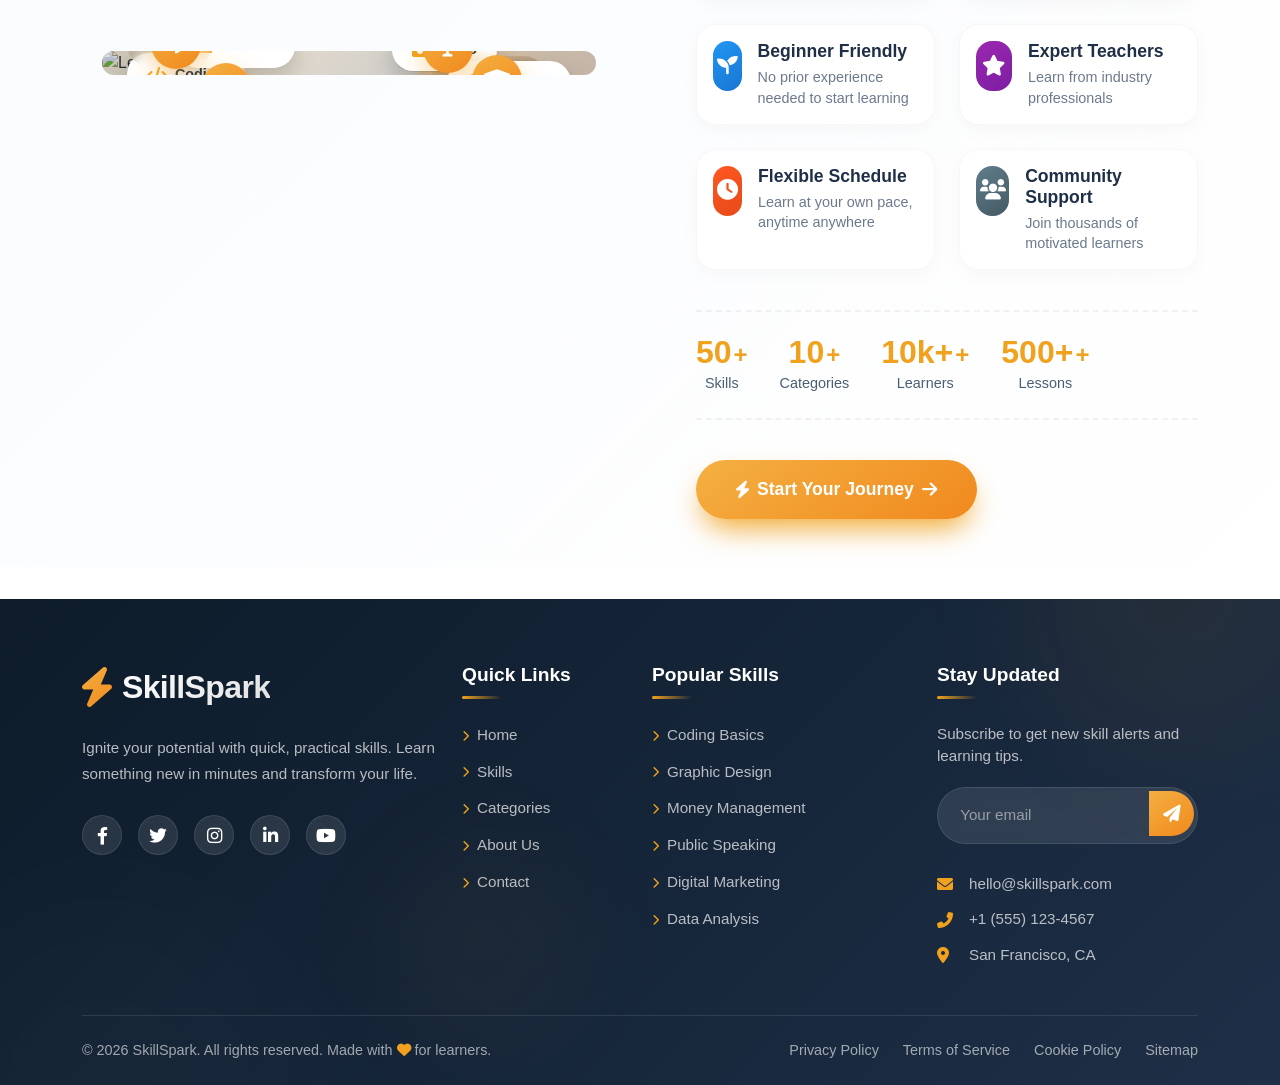
==== commit 7ac4b2d1: "Update index.html" ====
--- a/index.html
+++ b/index.html
@@ -241,7 +241,7 @@
             <div class="col-lg-3 col-md-6">
                 <div class="feature-card">
                     <div class="card-image-wrapper">
-                        <img src="image/certificate.png" alt="Certificates"> class="card-image">
+                        <img src="certificate.png" alt="Certificates"> class="card-image">
                         <div class="card-overlay"></div>
                         <div class="card-icon">
                             <i class="fas fa-certificate"></i>
